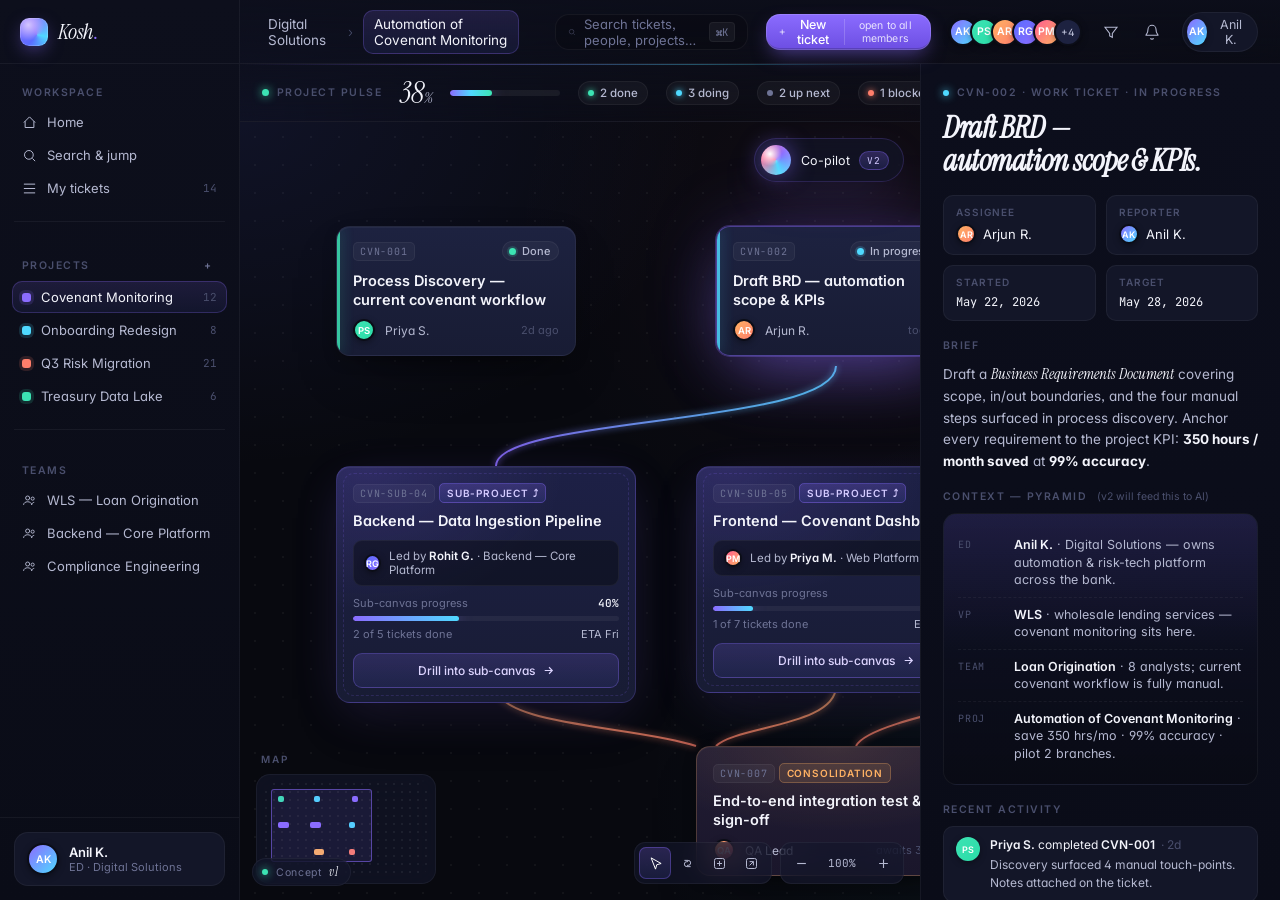
==== index.html @ bc70c60f "Initial visual concept (v1) — Kosh Single-file HTML mockup of the Kosh canvas: project pulse strip, " ====
<!DOCTYPE html>
<html lang="en">
<head>
<meta charset="UTF-8" />
<meta name="viewport" content="width=1480, initial-scale=1" />
<title>Kosh — Visual Concept v1</title>
<link rel="preconnect" href="https://fonts.googleapis.com" />
<link rel="preconnect" href="https://fonts.gstatic.com" crossorigin />
<link href="https://fonts.googleapis.com/css2?family=Inter:wght@300;400;500;600;700&family=Instrument+Serif:ital@0;1&family=JetBrains+Mono:wght@400;500;700&display=swap" rel="stylesheet" />
<style>
  /* ============================================================
     DESIGN TOKENS
  ============================================================ */
  :root {
    --bg-base: #08090f;
    --bg-deep: #0b0d17;
    --bg-rail: #0d0f1c;
    --bg-elev: #131628;
    --bg-card: #181c34;
    --bg-card-hi: #1d2240;
    --bg-glass: rgba(20, 23, 45, 0.62);

    --line-soft: rgba(255, 255, 255, 0.05);
    --line-med:  rgba(255, 255, 255, 0.09);
    --line-warm: rgba(255, 255, 255, 0.16);

    --text-hi:  #f3f4fb;
    --text-md:  #b5b9d1;
    --text-lo:  #6e7395;
    --text-dim: #4a4f6d;

    --violet:   #8b6cff;
    --violet-2: #6c4ee2;
    --indigo:   #5b6cff;
    --cyan:     #4fd9ff;
    --teal:     #2bdca8;
    --mint:     #3ce3b3;
    --amber:    #ffb163;
    --coral:    #ff7e6b;
    --rose:     #ff5d8f;
    --gold:     #ffd166;

    --shadow-card: 0 1px 0 rgba(255,255,255,0.04) inset,
                   0 24px 60px -28px rgba(0,0,0,0.7),
                   0 6px 18px -8px rgba(0,0,0,0.5);
    --shadow-glow-violet: 0 0 0 1px rgba(139,108,255,0.18),
                          0 18px 60px -12px rgba(139,108,255,0.35),
                          0 0 80px -10px rgba(139,108,255,0.25);
    --shadow-glow-cyan:   0 0 0 1px rgba(79,217,255,0.22),
                          0 18px 60px -12px rgba(79,217,255,0.35),
                          0 0 80px -10px rgba(79,217,255,0.25);

    --r-xs: 6px;
    --r-sm: 10px;
    --r-md: 14px;
    --r-lg: 18px;
    --r-xl: 24px;
  }

  /* ============================================================
     RESET + GLOBALS
  ============================================================ */
  * { box-sizing: border-box; margin: 0; padding: 0; }

  html, body {
    height: 100%;
    background: var(--bg-base);
    color: var(--text-hi);
    font-family: 'Inter', system-ui, -apple-system, sans-serif;
    font-feature-settings: 'cv11', 'ss01', 'ss03';
    -webkit-font-smoothing: antialiased;
    overflow: hidden;
  }

  button { font: inherit; color: inherit; background: none; border: 0; cursor: pointer; }
  ::selection { background: rgba(139,108,255,0.35); color: white; }

  .serif { font-family: 'Instrument Serif', 'Times New Roman', serif; font-style: italic; letter-spacing: -0.02em; }
  .mono  { font-family: 'JetBrains Mono', ui-monospace, monospace; }

  /* ============================================================
     APP SHELL — grid layout
  ============================================================ */
  .app {
    height: 100vh;
    display: grid;
    grid-template-columns: 240px 1fr 360px;
    grid-template-rows: 64px 1fr;
    grid-template-areas:
      "rail topbar topbar"
      "rail canvas  inspector";
    background:
      radial-gradient(800px 600px at 18% 12%, rgba(91,108,255,0.10), transparent 60%),
      radial-gradient(900px 700px at 92% 88%, rgba(79,217,255,0.06), transparent 60%),
      radial-gradient(600px 500px at 70% 25%, rgba(255,93,143,0.04), transparent 65%),
      var(--bg-base);
  }

  /* ============================================================
     TOP BAR
  ============================================================ */
  .topbar {
    grid-area: topbar;
    display: flex;
    align-items: center;
    gap: 18px;
    padding: 0 22px 0 18px;
    border-bottom: 1px solid var(--line-soft);
    background: linear-gradient(180deg, rgba(13,15,28,0.85), rgba(13,15,28,0.55));
    backdrop-filter: blur(14px);
    -webkit-backdrop-filter: blur(14px);
    position: relative;
    z-index: 5;
  }
  .breadcrumbs {
    display: flex; align-items: center; gap: 10px;
    color: var(--text-md);
    font-size: 13.5px;
  }
  .breadcrumbs .crumb {
    padding: 5px 10px;
    border-radius: var(--r-sm);
    transition: background 160ms ease, color 160ms ease;
    cursor: pointer;
  }
  .breadcrumbs .crumb:hover { background: var(--line-soft); color: var(--text-hi); }
  .breadcrumbs .crumb.current {
    color: var(--text-hi);
    background: linear-gradient(180deg, rgba(139,108,255,0.16), rgba(91,108,255,0.10));
    border: 1px solid rgba(139,108,255,0.25);
  }
  .breadcrumbs .sep { color: var(--text-dim); font-weight: 300; }

  .topbar-spacer { flex: 1; }

  .search {
    width: 280px; height: 36px;
    display: flex; align-items: center; gap: 9px;
    padding: 0 12px;
    border: 1px solid var(--line-soft);
    background: rgba(8,9,15,0.4);
    border-radius: var(--r-md);
    color: var(--text-lo);
    font-size: 13px;
  }
  .search:hover { border-color: var(--line-med); }
  .search svg { width: 14px; height: 14px; opacity: 0.7; }
  .kbd {
    margin-left: auto;
    font-family: 'JetBrains Mono', monospace; font-size: 10.5px;
    padding: 2px 6px; border-radius: 4px;
    background: rgba(255,255,255,0.05);
    color: var(--text-lo);
    border: 1px solid var(--line-soft);
  }

  .team-stack { display: flex; align-items: center; }
  .team-stack .avt { margin-left: -7px; }
  .team-stack .avt:first-child { margin-left: 0; }
  .avt {
    width: 28px; height: 28px;
    border-radius: 50%;
    display: flex; align-items: center; justify-content: center;
    font-size: 10.5px; font-weight: 600; color: white;
    border: 2px solid var(--bg-deep);
    box-shadow: 0 2px 6px rgba(0,0,0,0.35);
  }
  .avt.more {
    background: var(--bg-card-hi);
    color: var(--text-md);
    font-size: 10px;
    font-weight: 500;
  }

  .icon-btn {
    width: 34px; height: 34px;
    border-radius: var(--r-sm);
    display: inline-flex; align-items: center; justify-content: center;
    color: var(--text-md);
    border: 1px solid transparent;
    transition: all 160ms ease;
  }
  .icon-btn:hover { background: var(--line-soft); color: var(--text-hi); border-color: var(--line-med); }
  .icon-btn svg { width: 16px; height: 16px; }

  .me-pill {
    display: flex; align-items: center; gap: 10px;
    padding: 4px 12px 4px 4px;
    border-radius: 999px;
    background: var(--bg-elev);
    border: 1px solid var(--line-soft);
    cursor: pointer;
  }
  .me-pill .avt { width: 26px; height: 26px; border: 0; }
  .me-pill .who { font-size: 12.5px; color: var(--text-md); }

  /* ============================================================
     LEFT RAIL
  ============================================================ */
  .rail {
    grid-area: rail;
    background: linear-gradient(180deg, var(--bg-rail), #0a0c17);
    border-right: 1px solid var(--line-soft);
    display: flex; flex-direction: column;
    overflow: hidden;
  }
  .brand {
    height: 64px;
    display: flex; align-items: center; gap: 10px;
    padding: 0 20px;
    border-bottom: 1px solid var(--line-soft);
  }
  .brand-mark {
    width: 28px; height: 28px;
    border-radius: 9px;
    background:
      radial-gradient(circle at 30% 25%, #d3c5ff, transparent 55%),
      conic-gradient(from 220deg at 60% 60%, #5b6cff, #8b6cff, #4fd9ff, #5b6cff);
    box-shadow: 0 6px 18px -4px rgba(139,108,255,0.55), inset 0 0 0 1px rgba(255,255,255,0.18);
  }
  .brand-name {
    font-family: 'Instrument Serif', serif; font-style: italic;
    font-size: 22px; letter-spacing: -0.01em;
    color: var(--text-hi);
  }
  .brand-name .dot { color: var(--violet); font-style: normal; }

  .rail-section {
    padding: 16px 12px 4px 12px;
  }
  .rail-label {
    padding: 6px 10px;
    font-size: 10.5px; letter-spacing: 0.14em; text-transform: uppercase;
    color: var(--text-dim); font-weight: 600;
    display: flex; align-items: center; justify-content: space-between;
  }
  .rail-label .add {
    width: 18px; height: 18px;
    border-radius: 5px;
    display: inline-flex; align-items: center; justify-content: center;
    color: var(--text-lo);
  }
  .rail-label .add:hover { background: var(--line-soft); color: var(--text-hi); }

  .rail-item {
    display: flex; align-items: center; gap: 10px;
    padding: 8px 10px;
    margin: 1px 0;
    border-radius: var(--r-sm);
    color: var(--text-md);
    font-size: 13px;
    cursor: pointer;
    transition: background 140ms ease, color 140ms ease;
  }
  .rail-item:hover { background: var(--line-soft); color: var(--text-hi); }
  .rail-item.active {
    background: linear-gradient(180deg, rgba(139,108,255,0.14), rgba(91,108,255,0.08));
    color: var(--text-hi);
    box-shadow: inset 0 0 0 1px rgba(139,108,255,0.25);
  }
  .rail-item .swatch {
    width: 9px; height: 9px; border-radius: 3px;
    background: var(--violet);
    box-shadow: 0 0 0 3px rgba(139,108,255,0.15);
  }
  .rail-item .swatch.cyan { background: var(--cyan); box-shadow: 0 0 0 3px rgba(79,217,255,0.15); }
  .rail-item .swatch.coral { background: var(--coral); box-shadow: 0 0 0 3px rgba(255,126,107,0.15); }
  .rail-item .swatch.mint { background: var(--mint); box-shadow: 0 0 0 3px rgba(60,227,179,0.15); }
  .rail-item .count {
    margin-left: auto;
    font-size: 11px; color: var(--text-dim);
    font-family: 'JetBrains Mono', monospace;
  }

  .rail-divider { height: 1px; background: var(--line-soft); margin: 12px 14px; }

  .rail-foot {
    margin-top: auto;
    padding: 14px;
    border-top: 1px solid var(--line-soft);
  }
  .me-card {
    display: flex; align-items: center; gap: 10px;
    padding: 10px 12px;
    border-radius: var(--r-md);
    background: var(--bg-elev);
    border: 1px solid var(--line-soft);
  }
  .me-card .avt { width: 32px; height: 32px; }
  .me-card .info { display: flex; flex-direction: column; min-width: 0; }
  .me-card .info b { font-size: 13px; font-weight: 600; color: var(--text-hi); }
  .me-card .info span { font-size: 11px; color: var(--text-lo); }

  /* ============================================================
     CANVAS AREA
  ============================================================ */
  .canvas-area {
    grid-area: canvas;
    position: relative;
    overflow: hidden;
    display: flex;
    flex-direction: column;
  }
  .canvas-stages-wrap {
    position: relative;
    flex: 1;
    overflow: hidden;
    background:
      radial-gradient(circle at 1px 1px, rgba(255,255,255,0.045) 1px, transparent 0);
    background-size: 28px 28px;
    background-position: 14px 14px;
  }

  /* ============================================================
     PROJECT PULSE STRIP — progression bar
  ============================================================ */
  .project-pulse-strip {
    height: 58px;
    flex: 0 0 auto;
    display: flex;
    align-items: center;
    gap: 18px;
    padding: 0 22px;
    border-bottom: 1px solid var(--line-soft);
    background: linear-gradient(180deg, rgba(13,15,28,0.7), rgba(13,15,28,0.25));
    backdrop-filter: blur(10px);
    -webkit-backdrop-filter: blur(10px);
    position: relative;
    z-index: 3;
    overflow: hidden;
  }
  .project-pulse-strip::before {
    content: "";
    position: absolute;
    top: 0; left: 0; right: 0; height: 1px;
    background: linear-gradient(90deg, transparent, rgba(139,108,255,0.35), rgba(79,217,255,0.35), transparent);
  }
  .pulse-eye {
    display: inline-flex; align-items: center; gap: 8px;
    font-size: 10.5px; letter-spacing: 0.14em; text-transform: uppercase;
    color: var(--text-dim); font-weight: 600;
    flex-shrink: 0;
  }
  .pulse-eye .dot {
    width: 7px; height: 7px; border-radius: 50%;
    background: var(--mint);
    box-shadow: 0 0 10px var(--mint);
    animation: pulse 2s ease-in-out infinite;
  }
  .pulse-pct {
    font-size: 30px; line-height: 1;
    color: var(--text-hi);
    letter-spacing: -0.02em;
    flex-shrink: 0;
  }
  .pulse-pct .pct-sym {
    font-size: 15px;
    color: var(--text-md);
    margin-left: 1px;
  }
  .pulse-bar-wrap {
    flex: 1;
    min-width: 110px;
    max-width: 240px;
  }
  .pulse-bar-wrap .bar {
    height: 6px;
    border-radius: 3px;
    background: rgba(255,255,255,0.06);
    overflow: hidden;
    position: relative;
  }
  .pulse-bar-wrap .bar .fill {
    height: 100%;
    background: linear-gradient(90deg, var(--violet), var(--cyan), var(--mint));
    border-radius: 3px;
    box-shadow: 0 0 16px rgba(139,108,255,0.5);
  }
  .pulse-chip {
    display: inline-flex; align-items: center; gap: 6px;
    padding: 4px 9px;
    border-radius: 999px;
    background: rgba(255,255,255,0.04);
    border: 1px solid var(--line-soft);
    font-size: 11.5px;
    color: var(--text-md);
    font-weight: 500;
    flex-shrink: 0;
  }
  .pulse-chip .dot { width: 6px; height: 6px; border-radius: 50%; background: var(--text-dim); }
  .pulse-chip.done .dot    { background: var(--mint);  box-shadow: 0 0 6px var(--mint); }
  .pulse-chip.doing .dot   { background: var(--cyan);  box-shadow: 0 0 6px var(--cyan); }
  .pulse-chip.todo .dot    { background: var(--text-lo); }
  .pulse-chip.blocked .dot { background: var(--coral); box-shadow: 0 0 6px var(--coral); }

  .pulse-meta {
    margin-left: auto;
    display: inline-flex; align-items: center; gap: 9px;
    font-size: 11.5px; color: var(--text-md);
    padding: 5px 11px;
    background: rgba(8,9,15,0.4);
    border: 1px solid var(--line-soft);
    border-radius: 999px;
    flex-shrink: 0;
  }
  .pulse-meta svg { width: 12px; height: 12px; opacity: 0.7; }
  .pulse-meta b { color: var(--text-hi); font-weight: 500; }
  .pulse-meta .sep { color: var(--text-dim); }

  /* ============================================================
     TOPBAR "NEW TICKET" PRIMARY BUTTON
  ============================================================ */
  .btn-create {
    display: inline-flex; align-items: center; gap: 8px;
    height: 36px;
    padding: 0 14px 0 12px;
    border-radius: var(--r-md);
    background: linear-gradient(180deg, var(--violet), var(--violet-2));
    color: white;
    font-size: 12.5px; font-weight: 500;
    box-shadow:
      0 8px 20px -6px rgba(139,108,255,0.55),
      inset 0 0 0 1px rgba(255,255,255,0.14),
      inset 0 -2px 0 rgba(0,0,0,0.18);
    transition: all 160ms ease;
    position: relative;
  }
  .btn-create:hover {
    transform: translateY(-1px);
    box-shadow:
      0 12px 28px -6px rgba(139,108,255,0.7),
      inset 0 0 0 1px rgba(255,255,255,0.18),
      inset 0 -2px 0 rgba(0,0,0,0.18);
  }
  .btn-create svg { width: 14px; height: 14px; }
  .btn-create .hint {
    margin-left: 4px; padding-left: 9px;
    border-left: 1px solid rgba(255,255,255,0.22);
    font-size: 10.5px;
    opacity: 0.82;
    font-weight: 400;
    letter-spacing: 0.02em;
  }

  .stage {
    position: absolute; inset: 0;
    transition: opacity 320ms ease;
    overflow: hidden;
  }
  .stage.hidden { opacity: 0; pointer-events: none; }

  .stage-inner {
    position: absolute;
    top: 24px; left: 36px;
    width: 1180px; height: 760px;
    transform-origin: top left;
  }

  .link-layer {
    position: absolute;
    inset: 0;
    width: 100%; height: 100%;
    pointer-events: none;
    overflow: visible;
  }

  /* ============================================================
     TICKET CARDS — base
  ============================================================ */
  .card {
    position: absolute;
    background: linear-gradient(180deg, var(--bg-card-hi), var(--bg-card));
    border-radius: var(--r-md);
    border: 1px solid var(--line-soft);
    padding: 14px 16px;
    color: var(--text-hi);
    box-shadow: var(--shadow-card);
    overflow: hidden;
    transition: transform 240ms cubic-bezier(.2,.8,.2,1), box-shadow 240ms ease, border-color 240ms ease;
  }
  .card::before {
    content: "";
    position: absolute; top: 0; left: 0;
    width: 3px; height: 100%;
    background: var(--violet);
    opacity: 0.85;
  }
  .card:hover { transform: translateY(-2px); border-color: var(--line-med); }

  .card.work     { width: 240px; }
  .card.work .meta-row { display: flex; align-items: center; justify-content: space-between; }

  .id-pill {
    font-family: 'JetBrains Mono', monospace;
    font-size: 10px; letter-spacing: 0.08em;
    color: var(--text-lo);
    padding: 2px 6px;
    border-radius: 5px;
    background: rgba(255,255,255,0.04);
    border: 1px solid var(--line-soft);
  }
  .type-pill {
    font-size: 10px; font-weight: 600;
    text-transform: uppercase;
    letter-spacing: 0.08em;
    padding: 3px 7px;
    border-radius: 5px;
    background: rgba(91,108,255,0.13);
    color: #b3befb;
    border: 1px solid rgba(91,108,255,0.22);
  }
  .type-pill.sub {
    background: linear-gradient(180deg, rgba(139,108,255,0.22), rgba(91,108,255,0.14));
    color: #d4cbff;
    border: 1px solid rgba(139,108,255,0.35);
  }
  .type-pill.cons {
    background: rgba(255,177,99,0.12);
    color: var(--amber);
    border: 1px solid rgba(255,177,99,0.28);
  }

  .card h3 {
    margin: 10px 0 10px 0;
    font-size: 14.5px; font-weight: 600;
    line-height: 1.32;
    color: var(--text-hi);
  }

  .card .foot {
    display: flex; align-items: center; gap: 10px;
    margin-top: 8px;
  }
  .card .foot .avt { width: 22px; height: 22px; font-size: 9.5px; border-width: 2px; }
  .card .who {
    font-size: 12px; color: var(--text-md);
  }
  .card .when {
    margin-left: auto;
    font-size: 11px; color: var(--text-dim);
  }

  /* status accents on the left strip */
  .card.done::before    { background: var(--mint); box-shadow: 0 0 14px rgba(60,227,179,0.55); }
  .card.doing::before   { background: var(--cyan); box-shadow: 0 0 14px rgba(79,217,255,0.55); }
  .card.todo::before    { background: var(--text-dim); }
  .card.blocked::before { background: var(--coral); box-shadow: 0 0 14px rgba(255,126,107,0.55); }

  .status-chip {
    display: inline-flex; align-items: center; gap: 6px;
    font-size: 11px; font-weight: 500;
    padding: 2px 8px 2px 6px;
    border-radius: 999px;
    background: rgba(255,255,255,0.04);
    border: 1px solid var(--line-soft);
    color: var(--text-md);
  }
  .status-chip .ring {
    width: 7px; height: 7px; border-radius: 50%;
    background: var(--text-lo);
    box-shadow: 0 0 0 2px rgba(255,255,255,0.06);
  }
  .status-chip.done .ring   { background: var(--mint);  box-shadow: 0 0 0 2px rgba(60,227,179,0.18); }
  .status-chip.doing .ring  { background: var(--cyan);  box-shadow: 0 0 0 2px rgba(79,217,255,0.20); animation: pulse 1.8s ease-in-out infinite; }
  .status-chip.blocked .ring{ background: var(--coral); box-shadow: 0 0 0 2px rgba(255,126,107,0.20); }
  .status-chip.todo .ring   { background: var(--text-dim); }

  @keyframes pulse {
    0%, 100% { box-shadow: 0 0 0 2px rgba(79,217,255,0.20); }
    50%      { box-shadow: 0 0 0 4px rgba(79,217,255,0.35); }
  }

  .card.selected {
    border-color: rgba(139,108,255,0.45);
    box-shadow:
      0 0 0 1px rgba(139,108,255,0.3),
      0 30px 70px -20px rgba(139,108,255,0.45),
      0 0 80px -10px rgba(139,108,255,0.3);
  }

  /* Sub-project card — bigger, richer */
  .card.subproject {
    width: 300px;
    background:
      radial-gradient(120% 110% at 10% 0%, rgba(139,108,255,0.16), transparent 55%),
      linear-gradient(180deg, #1d2046, #181c34);
    border: 1px solid rgba(139,108,255,0.22);
    box-shadow:
      0 1px 0 rgba(255,255,255,0.05) inset,
      0 24px 60px -28px rgba(0,0,0,0.7),
      0 12px 50px -12px rgba(139,108,255,0.25);
  }
  .card.subproject::before { display: none; }
  .card.subproject .portal-frame {
    position: absolute; inset: 6px;
    border-radius: 11px;
    pointer-events: none;
    border: 1px dashed rgba(139,108,255,0.18);
  }
  .card.subproject .team-line {
    display: flex; align-items: center; gap: 8px;
    margin-top: 6px;
    padding: 8px 10px;
    border-radius: 9px;
    background: rgba(8,9,15,0.45);
    border: 1px solid var(--line-soft);
    font-size: 11.5px;
    color: var(--text-md);
  }
  .card.subproject .team-line b { color: var(--text-hi); font-weight: 600; }
  .card.subproject .progress {
    margin-top: 10px;
    display: flex; flex-direction: column; gap: 6px;
  }
  .progress-row {
    display: flex; align-items: center; justify-content: space-between;
    font-size: 11px; color: var(--text-lo);
  }
  .progress-row b { font-family: 'JetBrains Mono', monospace; color: var(--text-hi); font-weight: 500; }
  .bar {
    height: 5px; border-radius: 3px;
    background: rgba(255,255,255,0.05);
    overflow: hidden;
  }
  .bar .fill {
    height: 100%;
    background: linear-gradient(90deg, var(--violet), var(--cyan));
    border-radius: 3px;
    box-shadow: 0 0 14px rgba(139,108,255,0.5);
  }
  .drill-btn {
    margin-top: 12px;
    width: 100%;
    padding: 9px 12px;
    border-radius: 9px;
    background: linear-gradient(180deg, rgba(139,108,255,0.18), rgba(91,108,255,0.10));
    border: 1px solid rgba(139,108,255,0.32);
    color: #ddd5ff;
    font-size: 12px; font-weight: 500;
    display: flex; align-items: center; justify-content: center; gap: 7px;
    transition: all 160ms ease;
  }
  .drill-btn:hover {
    background: linear-gradient(180deg, rgba(139,108,255,0.30), rgba(91,108,255,0.18));
    color: white;
    transform: translateY(-1px);
  }
  .drill-btn svg { width: 13px; height: 13px; }

  /* Consolidation ticket — distinct */
  .card.consolidation {
    width: 280px;
    background:
      radial-gradient(120% 110% at 50% 0%, rgba(255,177,99,0.12), transparent 60%),
      linear-gradient(180deg, #221d34, #1a162b);
    border: 1px solid rgba(255,177,99,0.22);
  }
  .card.consolidation::before { display: none; }
  .card.consolidation .merge-icon {
    position: absolute; top: 12px; right: 14px;
    width: 22px; height: 22px;
    border-radius: 6px;
    background: rgba(255,177,99,0.10);
    border: 1px solid rgba(255,177,99,0.28);
    display: flex; align-items: center; justify-content: center;
    color: var(--amber);
  }
  .card.consolidation .merge-icon svg { width: 12px; height: 12px; }

  /* ============================================================
     MINI-MAP
  ============================================================ */
  .minimap {
    position: absolute; left: 16px; bottom: 16px;
    width: 180px; height: 110px;
    background: var(--bg-glass);
    backdrop-filter: blur(16px);
    -webkit-backdrop-filter: blur(16px);
    border: 1px solid var(--line-soft);
    border-radius: var(--r-md);
    padding: 8px;
    z-index: 4;
  }
  .minimap-label {
    position: absolute; top: -22px; left: 4px;
    font-size: 10px; letter-spacing: 0.18em; text-transform: uppercase;
    color: var(--text-dim);
    font-weight: 600;
  }
  .minimap-canvas {
    position: relative;
    width: 100%; height: 100%;
    background:
      radial-gradient(circle at 1px 1px, rgba(255,255,255,0.06) 1px, transparent 0);
    background-size: 8px 8px;
    border-radius: 8px;
    overflow: hidden;
  }
  .mini-dot {
    position: absolute;
    width: 6px; height: 6px;
    border-radius: 2px;
    background: var(--violet);
  }
  .mini-dot.cyan { background: var(--cyan); }
  .mini-dot.mint { background: var(--mint); }
  .mini-dot.amber { background: var(--amber); }
  .mini-viewport {
    position: absolute;
    border: 1px solid rgba(139,108,255,0.55);
    background: rgba(139,108,255,0.10);
    border-radius: 3px;
  }

  /* ============================================================
     ZOOM / TOOL CONTROLS
  ============================================================ */
  .tool-cluster {
    position: absolute; right: 16px; bottom: 16px;
    display: flex; align-items: center; gap: 8px;
    z-index: 4;
  }
  .tool-pill {
    display: flex; align-items: center;
    padding: 4px;
    background: var(--bg-glass);
    backdrop-filter: blur(16px);
    -webkit-backdrop-filter: blur(16px);
    border: 1px solid var(--line-soft);
    border-radius: 11px;
  }
  .tool-pill button {
    width: 32px; height: 32px;
    border-radius: 7px;
    color: var(--text-md);
    display: inline-flex; align-items: center; justify-content: center;
  }
  .tool-pill button:hover { background: var(--line-soft); color: var(--text-hi); }
  .tool-pill button.active {
    background: linear-gradient(180deg, rgba(139,108,255,0.22), rgba(91,108,255,0.12));
    color: white;
    box-shadow: inset 0 0 0 1px rgba(139,108,255,0.35);
  }
  .tool-pill button svg { width: 15px; height: 15px; }
  .zoom-readout {
    min-width: 50px;
    text-align: center;
    font-family: 'JetBrains Mono', monospace;
    font-size: 11px;
    color: var(--text-md);
    padding: 0 6px;
  }

  /* ============================================================
     AI FLOATING DOCK (v2 preview)
  ============================================================ */
  .ai-dock {
    position: absolute; right: 16px; top: 16px;
    display: flex; align-items: center; gap: 10px;
    padding: 6px 14px 6px 6px;
    background: var(--bg-glass);
    backdrop-filter: blur(18px);
    -webkit-backdrop-filter: blur(18px);
    border: 1px solid rgba(139,108,255,0.20);
    border-radius: 999px;
    box-shadow: 0 18px 50px -10px rgba(139,108,255,0.20);
    z-index: 4;
    cursor: pointer;
    transition: transform 200ms ease, box-shadow 200ms ease;
  }
  .ai-dock:hover { transform: translateY(-1px); box-shadow: 0 24px 60px -12px rgba(139,108,255,0.35); }
  .ai-orb {
    width: 30px; height: 30px;
    border-radius: 50%;
    background:
      radial-gradient(circle at 30% 30%, #fff, transparent 40%),
      conic-gradient(from 45deg, #8b6cff, #4fd9ff, #ff5d8f, #8b6cff);
    box-shadow: 0 0 22px rgba(139,108,255,0.55), inset 0 0 10px rgba(255,255,255,0.18);
    animation: orbspin 14s linear infinite;
  }
  @keyframes orbspin { to { transform: rotate(360deg); } }
  .ai-dock .label {
    font-size: 12.5px; color: var(--text-hi);
    display: flex; align-items: center; gap: 9px;
  }
  .v2-tag {
    font-family: 'JetBrains Mono', monospace;
    font-size: 9.5px; letter-spacing: 0.1em;
    padding: 2px 7px;
    border-radius: 999px;
    background: linear-gradient(180deg, rgba(139,108,255,0.25), rgba(91,108,255,0.15));
    color: #d2c9ff;
    border: 1px solid rgba(139,108,255,0.35);
  }

  /* ============================================================
     INSPECTOR (right panel)
  ============================================================ */
  .inspector {
    grid-area: inspector;
    background: linear-gradient(180deg, #0c0e1c, #0a0c18);
    border-left: 1px solid var(--line-soft);
    overflow: auto;
    padding: 22px 22px 24px;
  }
  .inspector::-webkit-scrollbar { width: 8px; }
  .inspector::-webkit-scrollbar-thumb { background: var(--line-med); border-radius: 4px; }

  .ins-eyebrow {
    display: flex; align-items: center; gap: 8px;
    margin-bottom: 12px;
    font-size: 10.5px; letter-spacing: 0.14em; text-transform: uppercase;
    color: var(--text-dim); font-weight: 600;
  }
  .ins-eyebrow .ring { width: 6px; height: 6px; border-radius: 50%; background: var(--cyan); box-shadow: 0 0 8px var(--cyan); }

  .ins-title {
    font-family: 'Instrument Serif', serif; font-style: italic;
    font-size: 30px; line-height: 1.1; letter-spacing: -0.015em;
    color: var(--text-hi);
    margin-bottom: 18px;
  }

  .ins-meta-grid {
    display: grid; grid-template-columns: 1fr 1fr; gap: 10px;
    margin-bottom: 18px;
  }
  .ins-cell {
    padding: 10px 12px;
    border-radius: var(--r-sm);
    background: var(--bg-elev);
    border: 1px solid var(--line-soft);
  }
  .ins-cell .lbl {
    font-size: 10px; letter-spacing: 0.1em; text-transform: uppercase;
    color: var(--text-dim); font-weight: 600;
    margin-bottom: 6px;
  }
  .ins-cell .val {
    font-size: 13px; color: var(--text-hi);
    display: flex; align-items: center; gap: 7px;
  }
  .ins-cell .val .avt { width: 20px; height: 20px; font-size: 9px; border-width: 2px; }

  .ins-section-label {
    font-size: 10.5px; letter-spacing: 0.14em; text-transform: uppercase;
    color: var(--text-dim); font-weight: 600;
    margin: 18px 0 10px 0;
  }

  .ins-desc {
    font-size: 13.5px;
    line-height: 1.6;
    color: var(--text-md);
  }
  .ins-desc em { color: var(--text-hi); font-style: italic; font-family: 'Instrument Serif', serif; font-size: 15px; }

  .ctx-pyramid {
    margin-top: 8px;
    padding: 14px;
    border-radius: var(--r-md);
    background: linear-gradient(180deg, rgba(91,108,255,0.06), rgba(8,9,15,0.4));
    border: 1px solid var(--line-soft);
    position: relative;
    overflow: hidden;
  }
  .ctx-pyramid::after {
    content: ""; position: absolute; inset: -1px;
    background: linear-gradient(180deg, rgba(139,108,255,0.12), transparent 50%);
    pointer-events: none;
  }
  .ctx-row {
    display: flex; align-items: flex-start; gap: 10px;
    padding: 8px 0;
    border-bottom: 1px dashed var(--line-soft);
    position: relative; z-index: 1;
  }
  .ctx-row:last-child { border-bottom: 0; }
  .ctx-tag {
    font-family: 'JetBrains Mono', monospace; font-size: 10px; letter-spacing: 0.08em;
    color: var(--text-dim);
    min-width: 46px;
    padding-top: 2px;
  }
  .ctx-line { font-size: 12.5px; color: var(--text-md); line-height: 1.4; }
  .ctx-line b { color: var(--text-hi); font-weight: 600; }

  .activity {
    display: flex; flex-direction: column; gap: 10px;
  }
  .act-item {
    display: flex; gap: 10px;
    padding: 10px 12px;
    background: var(--bg-elev);
    border: 1px solid var(--line-soft);
    border-radius: var(--r-sm);
  }
  .act-item .avt { width: 24px; height: 24px; font-size: 9px; border: 0; }
  .act-body { flex: 1; }
  .act-body .top { font-size: 12px; color: var(--text-hi); }
  .act-body .top b { font-weight: 600; }
  .act-body .top .when { color: var(--text-dim); font-weight: 400; margin-left: 6px; }
  .act-body .body { font-size: 12px; color: var(--text-md); margin-top: 4px; line-height: 1.45; }

  .action-row {
    display: flex; gap: 8px;
    margin-top: 18px;
  }
  .btn {
    flex: 1;
    height: 36px;
    border-radius: var(--r-sm);
    font-size: 12.5px; font-weight: 500;
    display: inline-flex; align-items: center; justify-content: center; gap: 7px;
    border: 1px solid var(--line-soft);
    background: var(--bg-elev);
    color: var(--text-hi);
    transition: all 160ms ease;
  }
  .btn:hover { background: var(--bg-card-hi); border-color: var(--line-med); }
  .btn.primary {
    background: linear-gradient(180deg, var(--violet), var(--violet-2));
    border-color: transparent;
    color: white;
    box-shadow: 0 8px 24px -6px rgba(139,108,255,0.55);
  }
  .btn.primary:hover { transform: translateY(-1px); box-shadow: 0 12px 30px -8px rgba(139,108,255,0.7); }
  .btn svg { width: 14px; height: 14px; }

  /* ============================================================
     CONCEPT TAG (corner watermark)
  ============================================================ */
  .concept-tag {
    position: fixed;
    left: 252px;
    bottom: 14px;
    z-index: 6;
    display: flex; align-items: center; gap: 8px;
    padding: 5px 11px 5px 9px;
    background: var(--bg-glass);
    backdrop-filter: blur(12px);
    border: 1px solid var(--line-soft);
    border-radius: 999px;
    font-size: 10.5px;
    color: var(--text-lo);
    letter-spacing: 0.06em;
    pointer-events: none;
  }
  .concept-tag .live {
    width: 6px; height: 6px; border-radius: 50%;
    background: var(--mint);
    box-shadow: 0 0 8px var(--mint);
    animation: pulse 2s ease-in-out infinite;
  }
  .concept-tag .v {
    font-family: 'Instrument Serif', serif; font-style: italic;
    color: var(--text-hi);
    font-size: 12px;
  }

  /* utility */
  .hidden { display: none !important; }
</style>
</head>

<body>

<div class="app">

  <!-- ============================================================
       LEFT RAIL
  ============================================================ -->
  <aside class="rail">
    <div class="brand">
      <div class="brand-mark"></div>
      <div class="brand-name">Kosh<span class="dot">.</span></div>
    </div>

    <div class="rail-section">
      <div class="rail-label">
        <span>Workspace</span>
      </div>
      <div class="rail-item">
        <svg viewBox="0 0 24 24" fill="none" stroke="currentColor" stroke-width="1.6" width="15" height="15"><path d="M3 12l9-9 9 9M5 10v10h14V10"/></svg>
        Home
      </div>
      <div class="rail-item">
        <svg viewBox="0 0 24 24" fill="none" stroke="currentColor" stroke-width="1.6" width="15" height="15"><circle cx="11" cy="11" r="7"/><path d="M21 21l-4.3-4.3"/></svg>
        Search & jump
      </div>
      <div class="rail-item">
        <svg viewBox="0 0 24 24" fill="none" stroke="currentColor" stroke-width="1.6" width="15" height="15"><path d="M3 5h18M3 12h18M3 19h18"/></svg>
        My tickets <span class="count">14</span>
      </div>
    </div>

    <div class="rail-divider"></div>

    <div class="rail-section">
      <div class="rail-label">
        <span>Projects</span>
        <span class="add">+</span>
      </div>
      <div class="rail-item active">
        <span class="swatch"></span>
        Covenant Monitoring
        <span class="count">12</span>
      </div>
      <div class="rail-item">
        <span class="swatch cyan"></span>
        Onboarding Redesign
        <span class="count">8</span>
      </div>
      <div class="rail-item">
        <span class="swatch coral"></span>
        Q3 Risk Migration
        <span class="count">21</span>
      </div>
      <div class="rail-item">
        <span class="swatch mint"></span>
        Treasury Data Lake
        <span class="count">6</span>
      </div>
    </div>

    <div class="rail-divider"></div>

    <div class="rail-section">
      <div class="rail-label">
        <span>Teams</span>
      </div>
      <div class="rail-item">
        <svg viewBox="0 0 24 24" fill="none" stroke="currentColor" stroke-width="1.5" width="15" height="15"><circle cx="9" cy="8" r="3.2"/><circle cx="17" cy="9" r="2.5"/><path d="M2.5 19c0-3 3-5 6.5-5s6.5 2 6.5 5"/><path d="M15.5 19c0-2.4 2-4 4-4"/></svg>
        WLS — Loan Origination
      </div>
      <div class="rail-item">
        <svg viewBox="0 0 24 24" fill="none" stroke="currentColor" stroke-width="1.5" width="15" height="15"><circle cx="9" cy="8" r="3.2"/><circle cx="17" cy="9" r="2.5"/><path d="M2.5 19c0-3 3-5 6.5-5s6.5 2 6.5 5"/><path d="M15.5 19c0-2.4 2-4 4-4"/></svg>
        Backend — Core Platform
      </div>
      <div class="rail-item">
        <svg viewBox="0 0 24 24" fill="none" stroke="currentColor" stroke-width="1.5" width="15" height="15"><circle cx="9" cy="8" r="3.2"/><circle cx="17" cy="9" r="2.5"/><path d="M2.5 19c0-3 3-5 6.5-5s6.5 2 6.5 5"/><path d="M15.5 19c0-2.4 2-4 4-4"/></svg>
        Compliance Engineering
      </div>
    </div>

    <div class="rail-foot">
      <div class="me-card">
        <div class="avt" style="background:linear-gradient(135deg,#8b6cff,#4fd9ff);">AK</div>
        <div class="info">
          <b>Anil K.</b>
          <span>ED · Digital Solutions</span>
        </div>
      </div>
    </div>
  </aside>

  <!-- ============================================================
       TOP BAR
  ============================================================ -->
  <header class="topbar">
    <div class="breadcrumbs" id="breadcrumbs">
      <span class="crumb">Digital Solutions</span>
      <span class="sep">›</span>
      <span class="crumb current" id="crumbProject">Automation of Covenant Monitoring</span>
    </div>

    <div class="topbar-spacer"></div>

    <div class="search">
      <svg viewBox="0 0 24 24" fill="none" stroke="currentColor" stroke-width="1.6"><circle cx="11" cy="11" r="7"/><path d="M21 21l-4.3-4.3"/></svg>
      Search tickets, people, projects…
      <span class="kbd">⌘K</span>
    </div>

    <button class="btn-create" title="Anyone on this project can create a ticket">
      <svg viewBox="0 0 24 24" fill="none" stroke="currentColor" stroke-width="2"><path d="M12 5v14M5 12h14"/></svg>
      New ticket
      <span class="hint">open to all members</span>
    </button>

    <div class="team-stack" title="Project members">
      <div class="avt" style="background:linear-gradient(135deg,#8b6cff,#4fd9ff);">AK</div>
      <div class="avt" style="background:linear-gradient(135deg,#3ce3b3,#2bdca8);">PS</div>
      <div class="avt" style="background:linear-gradient(135deg,#ffb163,#ff7e6b);">AR</div>
      <div class="avt" style="background:linear-gradient(135deg,#5b6cff,#8b6cff);">RG</div>
      <div class="avt" style="background:linear-gradient(135deg,#ff5d8f,#ffb163);">PM</div>
      <div class="avt more">+4</div>
    </div>

    <button class="icon-btn" title="Filter">
      <svg viewBox="0 0 24 24" fill="none" stroke="currentColor" stroke-width="1.6"><path d="M3 5h18l-7 9v6l-4-2v-4z"/></svg>
    </button>
    <button class="icon-btn" title="Notifications">
      <svg viewBox="0 0 24 24" fill="none" stroke="currentColor" stroke-width="1.6"><path d="M6 8a6 6 0 1112 0c0 7 3 7 3 9H3c0-2 3-2 3-9z"/><path d="M10 21a2 2 0 004 0"/></svg>
    </button>

    <button class="me-pill">
      <div class="avt" style="background:linear-gradient(135deg,#8b6cff,#4fd9ff);">AK</div>
      <span class="who">Anil K.</span>
    </button>
  </header>

  <!-- ============================================================
       CANVAS AREA
  ============================================================ -->
  <main class="canvas-area">

    <!-- ============================================================
         PROJECT PULSE — visible progression of the whole project
    ============================================================ -->
    <div class="project-pulse-strip" id="pulseRoot">
      <div class="pulse-eye"><span class="dot"></span>Project pulse</div>
      <div class="pulse-pct serif">38<span class="pct-sym">%</span></div>
      <div class="pulse-bar-wrap"><div class="bar"><div class="fill" style="width:38%;"></div></div></div>
      <span class="pulse-chip done"><span class="dot"></span>2 done</span>
      <span class="pulse-chip doing"><span class="dot"></span>3 doing</span>
      <span class="pulse-chip todo"><span class="dot"></span>2 up next</span>
      <span class="pulse-chip blocked"><span class="dot"></span>1 blocked</span>
      <div class="pulse-meta">
        <svg viewBox="0 0 24 24" fill="none" stroke="currentColor" stroke-width="1.6"><circle cx="12" cy="12" r="9"/><path d="M12 7v5l3 2"/></svg>
        <b>On track</b><span class="sep">·</span>6 days to target<span class="sep">·</span>9 members
      </div>
    </div>

    <div class="project-pulse-strip hidden" id="pulseSub">
      <div class="pulse-eye"><span class="dot"></span>Sub-canvas pulse</div>
      <div class="pulse-pct serif">33<span class="pct-sym">%</span></div>
      <div class="pulse-bar-wrap"><div class="bar"><div class="fill" style="width:33%;"></div></div></div>
      <span class="pulse-chip done"><span class="dot"></span>2 done</span>
      <span class="pulse-chip doing"><span class="dot"></span>2 doing</span>
      <span class="pulse-chip todo"><span class="dot"></span>2 up next</span>
      <div class="pulse-meta">
        <svg viewBox="0 0 24 24" fill="none" stroke="currentColor" stroke-width="1.6"><path d="M3 3v18h18"/><path d="M7 14l4-4 3 3 5-6"/></svg>
        <b>On track</b><span class="sep">·</span>rolls up to parent<span class="sep">·</span>6 members
      </div>
    </div>

    <div class="canvas-stages-wrap">

    <!-- AI dock (v2 preview) -->
    <div class="ai-dock" title="Scoped AI Co-pilot — arrives in v2">
      <div class="ai-orb"></div>
      <div class="label">
        Co-pilot
        <span class="v2-tag">V2</span>
      </div>
    </div>

    <!-- ============================================================
         STAGE 1 — ROOT PROJECT CANVAS
    ============================================================ -->
    <div class="stage" data-view="root" id="stageRoot">
      <div class="stage-inner">

        <svg class="link-layer" viewBox="0 0 1180 760" preserveAspectRatio="none">
          <defs>
            <linearGradient id="lnkMain" x1="0" x2="1" y1="0" y2="0">
              <stop offset="0%"  stop-color="#8b6cff" stop-opacity="0.85"/>
              <stop offset="100%" stop-color="#4fd9ff" stop-opacity="0.85"/>
            </linearGradient>
            <linearGradient id="lnkBlocked" x1="0" x2="1" y1="0" y2="0">
              <stop offset="0%"  stop-color="#ff7e6b" stop-opacity="0.85"/>
              <stop offset="100%" stop-color="#ffb163" stop-opacity="0.85"/>
            </linearGradient>
            <linearGradient id="lnkMerge" x1="0" x2="0" y1="0" y2="1">
              <stop offset="0%"  stop-color="#ffb163" stop-opacity="0.85"/>
              <stop offset="100%" stop-color="#ff7e6b" stop-opacity="0.65"/>
            </linearGradient>
            <filter id="lnkGlow" x="-50%" y="-50%" width="200%" height="200%">
              <feGaussianBlur stdDeviation="3" result="b"/>
              <feMerge><feMergeNode in="b"/><feMergeNode in="SourceGraphic"/></feMerge>
            </filter>
          </defs>

          <!-- 1 → 2  Discovery → BRD -->
          <path d="M 300 150 C 360 150, 380 150, 440 150" stroke="url(#lnkMain)" stroke-width="2" fill="none" filter="url(#lnkGlow)"/>
          <!-- 2 → 3  BRD → Stakeholder -->
          <path d="M 680 150 C 740 150, 760 150, 820 150" stroke="url(#lnkMain)" stroke-width="2" fill="none" filter="url(#lnkGlow)"/>
          <!-- 2 → 4  BRD → Backend SP -->
          <path d="M 560 220 C 560 280, 220 270, 220 320" stroke="url(#lnkMain)" stroke-width="2" fill="none" filter="url(#lnkGlow)"/>
          <!-- 2 → 5  BRD → Frontend SP -->
          <path d="M 560 220 C 560 280, 560 280, 560 320" stroke="url(#lnkMain)" stroke-width="2" fill="none" filter="url(#lnkGlow)"/>
          <!-- 3 → 6  Stakeholder → Compliance -->
          <path d="M 940 220 C 940 280, 900 280, 900 320" stroke="url(#lnkMain)" stroke-width="2" fill="none" filter="url(#lnkGlow)"/>
          <!-- 4 → 7  Backend → Integration (merge) -->
          <path d="M 220 540 C 220 580, 360 580, 420 600" stroke="url(#lnkMerge)" stroke-width="2" fill="none" filter="url(#lnkGlow)"/>
          <!-- 5 → 7  Frontend → Integration -->
          <path d="M 560 540 C 560 580, 460 580, 440 600" stroke="url(#lnkMerge)" stroke-width="2" fill="none" filter="url(#lnkGlow)"/>
          <!-- 6 → 7  Compliance → Integration -->
          <path d="M 900 460 C 900 540, 600 560, 580 600" stroke="url(#lnkMerge)" stroke-width="2" fill="none" filter="url(#lnkGlow)"/>
          <!-- 7 → 8  Integration → Rollout -->
          <path d="M 700 660 C 740 660, 740 660, 780 660" stroke="url(#lnkBlocked)" stroke-width="2" fill="none" filter="url(#lnkGlow)"/>
        </svg>

        <!-- 1 — Process Discovery (DONE) -->
        <div class="card work done" style="left:60px; top:80px;">
          <div class="meta-row">
            <span class="id-pill">CVN-001</span>
            <span class="status-chip done"><span class="ring"></span>Done</span>
          </div>
          <h3>Process Discovery — current covenant workflow</h3>
          <div class="foot">
            <div class="avt" style="background:linear-gradient(135deg,#3ce3b3,#2bdca8);">PS</div>
            <span class="who">Priya S.</span>
            <span class="when">2d ago</span>
          </div>
        </div>

        <!-- 2 — BRD Drafting (IN PROGRESS, SELECTED) -->
        <div class="card work doing selected" id="cardSelected" style="left:440px; top:80px;">
          <div class="meta-row">
            <span class="id-pill">CVN-002</span>
            <span class="status-chip doing"><span class="ring"></span>In progress</span>
          </div>
          <h3>Draft BRD — automation scope &amp; KPIs</h3>
          <div class="foot">
            <div class="avt" style="background:linear-gradient(135deg,#ffb163,#ff7e6b);">AR</div>
            <span class="who">Arjun R.</span>
            <span class="when">today</span>
          </div>
        </div>

        <!-- 3 — Stakeholder alignment (TODO) -->
        <div class="card work todo" style="left:820px; top:80px;">
          <div class="meta-row">
            <span class="id-pill">CVN-003</span>
            <span class="status-chip todo"><span class="ring"></span>Up next</span>
          </div>
          <h3>Stakeholder alignment — Risk &amp; Ops sign-off</h3>
          <div class="foot">
            <div class="avt" style="background:linear-gradient(135deg,#8b6cff,#4fd9ff);">AK</div>
            <span class="who">Anil K.</span>
            <span class="when">Fri</span>
          </div>
        </div>

        <!-- 4 — Backend Sub-Project -->
        <div class="card subproject" id="subBackend" style="left:60px; top:320px;">
          <div class="portal-frame"></div>
          <div class="meta-row">
            <span class="id-pill">CVN-SUB-04</span>
            <span class="type-pill sub">Sub-Project ⤴</span>
          </div>
          <h3>Backend — Data Ingestion Pipeline</h3>
          <div class="team-line">
            <div class="avt" style="background:linear-gradient(135deg,#5b6cff,#8b6cff); width:18px; height:18px; font-size:9px; border-width:2px;">RG</div>
            <span>Led by <b>Rohit G.</b> · Backend — Core Platform</span>
          </div>
          <div class="progress">
            <div class="progress-row"><span>Sub-canvas progress</span><b>40%</b></div>
            <div class="bar"><div class="fill" style="width:40%;"></div></div>
            <div class="progress-row"><span>2 of 5 tickets done</span><span style="color:var(--text-md);">ETA Fri</span></div>
          </div>
          <button class="drill-btn" onclick="goSub()">
            Drill into sub-canvas
            <svg viewBox="0 0 24 24" fill="none" stroke="currentColor" stroke-width="2"><path d="M5 12h14M13 6l6 6-6 6"/></svg>
          </button>
        </div>

        <!-- 5 — Frontend Sub-Project -->
        <div class="card subproject" style="left:420px; top:320px;">
          <div class="portal-frame"></div>
          <div class="meta-row">
            <span class="id-pill">CVN-SUB-05</span>
            <span class="type-pill sub">Sub-Project ⤴</span>
          </div>
          <h3>Frontend — Covenant Dashboard</h3>
          <div class="team-line">
            <div class="avt" style="background:linear-gradient(135deg,#ff5d8f,#ffb163); width:18px; height:18px; font-size:9px; border-width:2px;">PM</div>
            <span>Led by <b>Priya M.</b> · Web Platform Team</span>
          </div>
          <div class="progress">
            <div class="progress-row"><span>Sub-canvas progress</span><b>15%</b></div>
            <div class="bar"><div class="fill" style="width:15%;"></div></div>
            <div class="progress-row"><span>1 of 7 tickets done</span><span style="color:var(--text-md);">ETA next wk</span></div>
          </div>
          <button class="drill-btn">
            Drill into sub-canvas
            <svg viewBox="0 0 24 24" fill="none" stroke="currentColor" stroke-width="2"><path d="M5 12h14M13 6l6 6-6 6"/></svg>
          </button>
        </div>

        <!-- 6 — Compliance Review (DOING) -->
        <div class="card work doing" style="left:780px; top:320px;">
          <div class="meta-row">
            <span class="id-pill">CVN-006</span>
            <span class="status-chip doing"><span class="ring"></span>In progress</span>
          </div>
          <h3>Compliance — RBI &amp; internal audit pre-read</h3>
          <div class="foot">
            <div class="avt" style="background:linear-gradient(135deg,#4fd9ff,#3ce3b3);">SK</div>
            <span class="who">Sneha K.</span>
            <span class="when">today</span>
          </div>
        </div>

        <!-- 7 — Integration Testing (CONSOLIDATION) -->
        <div class="card consolidation todo" style="left:420px; top:600px;">
          <div class="merge-icon">
            <svg viewBox="0 0 24 24" fill="none" stroke="currentColor" stroke-width="2"><path d="M6 4v6a4 4 0 004 4h8M18 4v6a4 4 0 01-4 4"/></svg>
          </div>
          <div class="meta-row">
            <span class="id-pill">CVN-007</span>
            <span class="type-pill cons">Consolidation</span>
          </div>
          <h3>End-to-end integration test &amp; sign-off</h3>
          <div class="foot">
            <div class="avt" style="background:linear-gradient(135deg,#ffb163,#ff5d8f);">QA</div>
            <span class="who">QA Lead</span>
            <span class="when">awaits 3 inputs</span>
          </div>
        </div>

        <!-- 8 — Rollout (BLOCKED) -->
        <div class="card work blocked" style="left:780px; top:600px;">
          <div class="meta-row">
            <span class="id-pill">CVN-008</span>
            <span class="status-chip blocked"><span class="ring"></span>Blocked</span>
          </div>
          <h3>Pilot rollout — WLS team, 2 branches</h3>
          <div class="foot">
            <div class="avt" style="background:linear-gradient(135deg,#8b6cff,#4fd9ff);">AK</div>
            <span class="who">Anil K.</span>
            <span class="when">awaits CVN-007</span>
          </div>
        </div>

      </div>
    </div>

    <!-- ============================================================
         STAGE 2 — SUB-PROJECT CANVAS (Backend)
    ============================================================ -->
    <div class="stage hidden" data-view="sub" id="stageSub">
      <div class="stage-inner">

        <svg class="link-layer" viewBox="0 0 1180 760" preserveAspectRatio="none">
          <defs>
            <linearGradient id="lnkSub" x1="0" x2="1" y1="0" y2="0">
              <stop offset="0%"  stop-color="#4fd9ff" stop-opacity="0.85"/>
              <stop offset="100%" stop-color="#8b6cff" stop-opacity="0.85"/>
            </linearGradient>
            <filter id="lnkGlow2" x="-50%" y="-50%" width="200%" height="200%">
              <feGaussianBlur stdDeviation="3" result="b"/>
              <feMerge><feMergeNode in="b"/><feMergeNode in="SourceGraphic"/></feMerge>
            </filter>
          </defs>

          <!-- API → Migration -->
          <path d="M 320 150 C 380 150, 400 150, 440 150" stroke="url(#lnkSub)" stroke-width="2" fill="none" filter="url(#lnkGlow2)"/>
          <!-- Migration → Kafka -->
          <path d="M 680 150 C 740 150, 760 150, 800 150" stroke="url(#lnkSub)" stroke-width="2" fill="none" filter="url(#lnkGlow2)"/>
          <!-- API → Auth -->
          <path d="M 200 220 C 200 290, 320 280, 320 350" stroke="url(#lnkSub)" stroke-width="2" fill="none" filter="url(#lnkGlow2)"/>
          <!-- Migration → Endpoint -->
          <path d="M 560 220 C 560 290, 620 280, 620 350" stroke="url(#lnkSub)" stroke-width="2" fill="none" filter="url(#lnkGlow2)"/>
          <!-- Auth → Load test -->
          <path d="M 320 470 C 320 540, 440 560, 480 590" stroke="url(#lnkSub)" stroke-width="2" fill="none" filter="url(#lnkGlow2)"/>
          <!-- Endpoint → Load test -->
          <path d="M 620 470 C 620 540, 540 560, 520 590" stroke="url(#lnkSub)" stroke-width="2" fill="none" filter="url(#lnkGlow2)"/>
        </svg>

        <div class="card work done" style="left:80px; top:80px;">
          <div class="meta-row">
            <span class="id-pill">BE-001</span>
            <span class="status-chip done"><span class="ring"></span>Done</span>
          </div>
          <h3>API contract &amp; schema design</h3>
          <div class="foot">
            <div class="avt" style="background:linear-gradient(135deg,#3ce3b3,#2bdca8);">AS</div>
            <span class="who">Amit S.</span>
            <span class="when">3d ago</span>
          </div>
        </div>

        <div class="card work doing" style="left:440px; top:80px;">
          <div class="meta-row">
            <span class="id-pill">BE-002</span>
            <span class="status-chip doing"><span class="ring"></span>In progress</span>
          </div>
          <h3>Postgres migration &amp; backfill plan</h3>
          <div class="foot">
            <div class="avt" style="background:linear-gradient(135deg,#5b6cff,#8b6cff);">VN</div>
            <span class="who">Vikram N.</span>
            <span class="when">today</span>
          </div>
        </div>

        <div class="card work todo" style="left:800px; top:80px;">
          <div class="meta-row">
            <span class="id-pill">BE-003</span>
            <span class="status-chip todo"><span class="ring"></span>Up next</span>
          </div>
          <h3>Kafka topic + consumer group bootstrap</h3>
          <div class="foot">
            <div class="avt" style="background:linear-gradient(135deg,#ffb163,#ff7e6b);">KR</div>
            <span class="who">Karthik R.</span>
            <span class="when">Mon</span>
          </div>
        </div>

        <div class="card work done" style="left:200px; top:350px;">
          <div class="meta-row">
            <span class="id-pill">BE-004</span>
            <span class="status-chip done"><span class="ring"></span>Done</span>
          </div>
          <h3>Auth middleware — JWT &amp; tenant scoping</h3>
          <div class="foot">
            <div class="avt" style="background:linear-gradient(135deg,#3ce3b3,#2bdca8);">AS</div>
            <span class="who">Amit S.</span>
            <span class="when">yesterday</span>
          </div>
        </div>

        <div class="card work doing" style="left:500px; top:350px;">
          <div class="meta-row">
            <span class="id-pill">BE-005</span>
            <span class="status-chip doing"><span class="ring"></span>In progress</span>
          </div>
          <h3>REST endpoints — covenant CRUD &amp; events</h3>
          <div class="foot">
            <div class="avt" style="background:linear-gradient(135deg,#5b6cff,#8b6cff);">VN</div>
            <span class="who">Vikram N.</span>
            <span class="when">today</span>
          </div>
        </div>

        <div class="card work todo" style="left:360px; top:590px;">
          <div class="meta-row">
            <span class="id-pill">BE-006</span>
            <span class="status-chip todo"><span class="ring"></span>Up next</span>
          </div>
          <h3>Load test — 50k events / hour target</h3>
          <div class="foot">
            <div class="avt" style="background:linear-gradient(135deg,#ffb163,#ff5d8f);">QA</div>
            <span class="who">QA Lead</span>
            <span class="when">Thu</span>
          </div>
        </div>

      </div>
    </div>

    <!-- mini map -->
    <div class="minimap">
      <div class="minimap-label">Map</div>
      <div class="minimap-canvas">
        <span class="mini-dot mint" style="left:8%; top:14%;"></span>
        <span class="mini-dot cyan" style="left:30%; top:14%;"></span>
        <span class="mini-dot"      style="left:54%; top:14%;"></span>
        <span class="mini-dot"      style="left:8%;  top:42%; width:11px;"></span>
        <span class="mini-dot"      style="left:28%; top:42%; width:11px;"></span>
        <span class="mini-dot cyan" style="left:52%; top:42%;"></span>
        <span class="mini-dot amber" style="left:30%; top:72%; width:10px;"></span>
        <span class="mini-dot" style="background:#ff7e6b; left:52%; top:72%;"></span>
        <div class="mini-viewport" style="left:4%; top:6%; width:62%; height:80%;"></div>
      </div>
    </div>

    <!-- tools -->
    <div class="tool-cluster">
      <div class="tool-pill">
        <button class="active" title="Pan & select">
          <svg viewBox="0 0 24 24" fill="none" stroke="currentColor" stroke-width="1.6"><path d="M5 3l16 9-7 2-2 7z"/></svg>
        </button>
        <button title="Draw link">
          <svg viewBox="0 0 24 24" fill="none" stroke="currentColor" stroke-width="1.6"><path d="M7 7h6a4 4 0 010 8h-2M17 17H11a4 4 0 010-8h2"/></svg>
        </button>
        <button title="Add ticket">
          <svg viewBox="0 0 24 24" fill="none" stroke="currentColor" stroke-width="1.6"><rect x="4" y="4" width="16" height="16" rx="3"/><path d="M12 8v8M8 12h8"/></svg>
        </button>
        <button title="Add sub-project">
          <svg viewBox="0 0 24 24" fill="none" stroke="currentColor" stroke-width="1.6"><rect x="4" y="4" width="16" height="16" rx="3"/><path d="M9 9h6v6"/><path d="M9 15l6-6"/></svg>
        </button>
      </div>
      <div class="tool-pill">
        <button title="Zoom out">
          <svg viewBox="0 0 24 24" fill="none" stroke="currentColor" stroke-width="1.8"><path d="M5 12h14"/></svg>
        </button>
        <span class="zoom-readout">100%</span>
        <button title="Zoom in">
          <svg viewBox="0 0 24 24" fill="none" stroke="currentColor" stroke-width="1.8"><path d="M5 12h14M12 5v14"/></svg>
        </button>
      </div>
    </div>

    <div class="concept-tag">
      <span class="live"></span>
      Concept <span class="v">v1</span>
    </div>

    </div><!-- /canvas-stages-wrap -->
  </main>

  <!-- ============================================================
       INSPECTOR
  ============================================================ -->
  <aside class="inspector" id="inspector">
    <div class="ins-eyebrow">
      <span class="ring"></span>
      <span id="insEyebrow">CVN-002 · Work ticket · In progress</span>
    </div>
    <h1 class="ins-title serif" id="insTitle">Draft BRD —<br/>automation scope &amp; KPIs.</h1>

    <div class="ins-meta-grid">
      <div class="ins-cell">
        <div class="lbl">Assignee</div>
        <div class="val">
          <div class="avt" style="background:linear-gradient(135deg,#ffb163,#ff7e6b);">AR</div>
          Arjun R.
        </div>
      </div>
      <div class="ins-cell">
        <div class="lbl">Reporter</div>
        <div class="val">
          <div class="avt" style="background:linear-gradient(135deg,#8b6cff,#4fd9ff);">AK</div>
          Anil K.
        </div>
      </div>
      <div class="ins-cell">
        <div class="lbl">Started</div>
        <div class="val mono" style="font-size:12px;">May 22, 2026</div>
      </div>
      <div class="ins-cell">
        <div class="lbl">Target</div>
        <div class="val mono" style="font-size:12px;">May 28, 2026</div>
      </div>
    </div>

    <div class="ins-section-label">Brief</div>
    <div class="ins-desc">
      Draft a <em>Business Requirements Document</em> covering scope, in/out boundaries, and the four manual steps surfaced in process discovery. Anchor every requirement to the project KPI: <b style="color:var(--text-hi)">350 hours / month saved</b> at <b style="color:var(--text-hi)">99% accuracy</b>.
    </div>

    <div class="ins-section-label">Context — pyramid <span style="color:var(--text-dim); font-weight:400; text-transform:none; letter-spacing:0; margin-left:6px;">(v2 will feed this to AI)</span></div>
    <div class="ctx-pyramid">
      <div class="ctx-row">
        <span class="ctx-tag">ED</span>
        <div class="ctx-line"><b>Anil K.</b> · Digital Solutions — owns automation &amp; risk-tech platform across the bank.</div>
      </div>
      <div class="ctx-row">
        <span class="ctx-tag">VP</span>
        <div class="ctx-line"><b>WLS</b> · wholesale lending services — covenant monitoring sits here.</div>
      </div>
      <div class="ctx-row">
        <span class="ctx-tag">TEAM</span>
        <div class="ctx-line"><b>Loan Origination</b> · 8 analysts; current covenant workflow is fully manual.</div>
      </div>
      <div class="ctx-row">
        <span class="ctx-tag">PROJ</span>
        <div class="ctx-line"><b>Automation of Covenant Monitoring</b> · save 350 hrs/mo · 99% accuracy · pilot 2 branches.</div>
      </div>
    </div>

    <div class="ins-section-label">Recent activity</div>
    <div class="activity">
      <div class="act-item">
        <div class="avt" style="background:linear-gradient(135deg,#3ce3b3,#2bdca8);">PS</div>
        <div class="act-body">
          <div class="top"><b>Priya S.</b> completed <b>CVN-001</b><span class="when">· 2d</span></div>
          <div class="body">Discovery surfaced 4 manual touch-points. Notes attached on the ticket.</div>
        </div>
      </div>
      <div class="act-item">
        <div class="avt" style="background:linear-gradient(135deg,#ffb163,#ff7e6b);">AR</div>
        <div class="act-body">
          <div class="top"><b>Arjun R.</b> opened a draft<span class="when">· today</span></div>
          <div class="body">Section 1 &amp; 2 done — pinging Risk for sign-off before circulating.</div>
        </div>
      </div>
    </div>

    <div class="action-row">
      <button class="btn">
        <svg viewBox="0 0 24 24" fill="none" stroke="currentColor" stroke-width="1.6"><path d="M16 4l4 4-12 12H4v-4z"/></svg>
        Reassign
      </button>
      <button class="btn primary">
        <svg viewBox="0 0 24 24" fill="none" stroke="currentColor" stroke-width="2"><path d="M4 12l5 5L20 6"/></svg>
        Mark complete
      </button>
    </div>
  </aside>

</div>

<script>
  /* Minimal interactions:
     - drill into Backend sub-project from the parent canvas
     - click breadcrumb crumb to return to root
     - click any card to "select" it (UI only)
  */
  const stageRoot = document.getElementById('stageRoot');
  const stageSub  = document.getElementById('stageSub');
  const pulseRoot = document.getElementById('pulseRoot');
  const pulseSub  = document.getElementById('pulseSub');
  const crumbs    = document.getElementById('breadcrumbs');
  const insTitle  = document.getElementById('insTitle');
  const insEye    = document.getElementById('insEyebrow');

  function goSub() {
    stageRoot.classList.add('hidden');
    stageSub.classList.remove('hidden');
    pulseRoot.classList.add('hidden');
    pulseSub.classList.remove('hidden');
    crumbs.innerHTML =
      '<span class="crumb" onclick="goRoot()">Digital Solutions</span>' +
      '<span class="sep">›</span>' +
      '<span class="crumb" onclick="goRoot()">Covenant Monitoring</span>' +
      '<span class="sep">›</span>' +
      '<span class="crumb current">Backend — Data Ingestion Pipeline</span>';
    insTitle.innerHTML = 'Postgres migration<br/>&amp; backfill plan.';
    insEye.textContent = 'BE-002 · Work ticket · In progress';
  }
  function goRoot() {
    stageSub.classList.add('hidden');
    stageRoot.classList.remove('hidden');
    pulseSub.classList.add('hidden');
    pulseRoot.classList.remove('hidden');
    crumbs.innerHTML =
      '<span class="crumb">Digital Solutions</span>' +
      '<span class="sep">›</span>' +
      '<span class="crumb current">Automation of Covenant Monitoring</span>';
    insTitle.innerHTML = 'Draft BRD —<br/>automation scope &amp; KPIs.';
    insEye.textContent = 'CVN-002 · Work ticket · In progress';
  }

  /* simple card-select highlight */
  document.querySelectorAll('.card').forEach(c => {
    c.addEventListener('click', e => {
      if (e.target.closest('.drill-btn')) return;
      document.querySelectorAll('.card.selected').forEach(x => x.classList.remove('selected'));
      c.classList.add('selected');
    });
  });
</script>

</body>
</html>
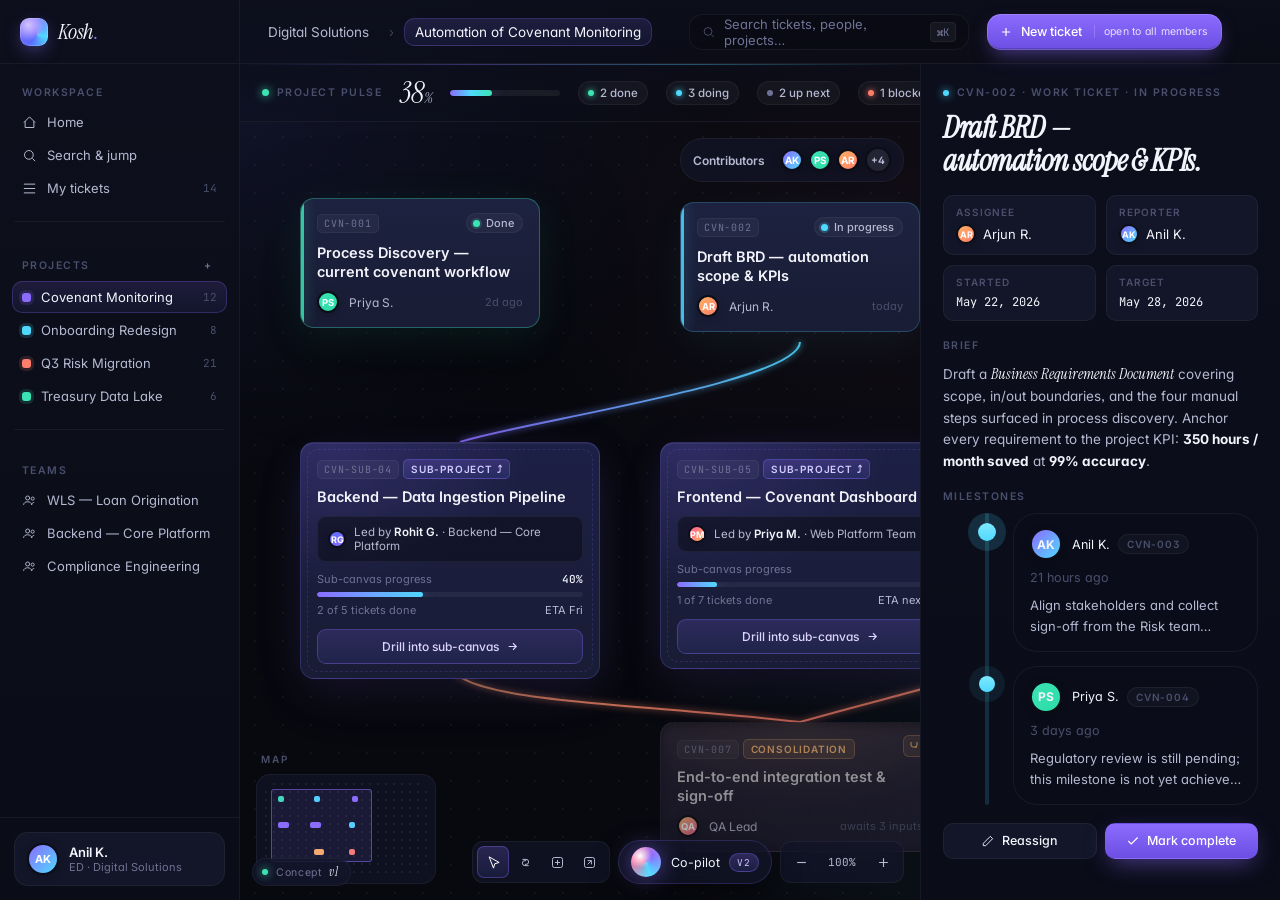
==== commit 421e1da2: "Prototype:v1" ====
--- a/index.html
+++ b/index.html
@@ -7,960 +7,7 @@
 <link rel="preconnect" href="https://fonts.googleapis.com" />
 <link rel="preconnect" href="https://fonts.gstatic.com" crossorigin />
 <link href="https://fonts.googleapis.com/css2?family=Inter:wght@300;400;500;600;700&family=Instrument+Serif:ital@0;1&family=JetBrains+Mono:wght@400;500;700&display=swap" rel="stylesheet" />
-<style>
-  /* ============================================================
-     DESIGN TOKENS
-  ============================================================ */
-  :root {
-    --bg-base: #08090f;
-    --bg-deep: #0b0d17;
-    --bg-rail: #0d0f1c;
-    --bg-elev: #131628;
-    --bg-card: #181c34;
-    --bg-card-hi: #1d2240;
-    --bg-glass: rgba(20, 23, 45, 0.62);
-
-    --line-soft: rgba(255, 255, 255, 0.05);
-    --line-med:  rgba(255, 255, 255, 0.09);
-    --line-warm: rgba(255, 255, 255, 0.16);
-
-    --text-hi:  #f3f4fb;
-    --text-md:  #b5b9d1;
-    --text-lo:  #6e7395;
-    --text-dim: #4a4f6d;
-
-    --violet:   #8b6cff;
-    --violet-2: #6c4ee2;
-    --indigo:   #5b6cff;
-    --cyan:     #4fd9ff;
-    --teal:     #2bdca8;
-    --mint:     #3ce3b3;
-    --amber:    #ffb163;
-    --coral:    #ff7e6b;
-    --rose:     #ff5d8f;
-    --gold:     #ffd166;
-
-    --shadow-card: 0 1px 0 rgba(255,255,255,0.04) inset,
-                   0 24px 60px -28px rgba(0,0,0,0.7),
-                   0 6px 18px -8px rgba(0,0,0,0.5);
-    --shadow-glow-violet: 0 0 0 1px rgba(139,108,255,0.18),
-                          0 18px 60px -12px rgba(139,108,255,0.35),
-                          0 0 80px -10px rgba(139,108,255,0.25);
-    --shadow-glow-cyan:   0 0 0 1px rgba(79,217,255,0.22),
-                          0 18px 60px -12px rgba(79,217,255,0.35),
-                          0 0 80px -10px rgba(79,217,255,0.25);
-
-    --r-xs: 6px;
-    --r-sm: 10px;
-    --r-md: 14px;
-    --r-lg: 18px;
-    --r-xl: 24px;
-  }
-
-  /* ============================================================
-     RESET + GLOBALS
-  ============================================================ */
-  * { box-sizing: border-box; margin: 0; padding: 0; }
-
-  html, body {
-    height: 100%;
-    background: var(--bg-base);
-    color: var(--text-hi);
-    font-family: 'Inter', system-ui, -apple-system, sans-serif;
-    font-feature-settings: 'cv11', 'ss01', 'ss03';
-    -webkit-font-smoothing: antialiased;
-    overflow: hidden;
-  }
-
-  button { font: inherit; color: inherit; background: none; border: 0; cursor: pointer; }
-  ::selection { background: rgba(139,108,255,0.35); color: white; }
-
-  .serif { font-family: 'Instrument Serif', 'Times New Roman', serif; font-style: italic; letter-spacing: -0.02em; }
-  .mono  { font-family: 'JetBrains Mono', ui-monospace, monospace; }
-
-  /* ============================================================
-     APP SHELL — grid layout
-  ============================================================ */
-  .app {
-    height: 100vh;
-    display: grid;
-    grid-template-columns: 240px 1fr 360px;
-    grid-template-rows: 64px 1fr;
-    grid-template-areas:
-      "rail topbar topbar"
-      "rail canvas  inspector";
-    background:
-      radial-gradient(800px 600px at 18% 12%, rgba(91,108,255,0.10), transparent 60%),
-      radial-gradient(900px 700px at 92% 88%, rgba(79,217,255,0.06), transparent 60%),
-      radial-gradient(600px 500px at 70% 25%, rgba(255,93,143,0.04), transparent 65%),
-      var(--bg-base);
-  }
-
-  /* ============================================================
-     TOP BAR
-  ============================================================ */
-  .topbar {
-    grid-area: topbar;
-    display: flex;
-    align-items: center;
-    gap: 18px;
-    padding: 0 22px 0 18px;
-    border-bottom: 1px solid var(--line-soft);
-    background: linear-gradient(180deg, rgba(13,15,28,0.85), rgba(13,15,28,0.55));
-    backdrop-filter: blur(14px);
-    -webkit-backdrop-filter: blur(14px);
-    position: relative;
-    z-index: 5;
-  }
-  .breadcrumbs {
-    display: flex; align-items: center; gap: 10px;
-    color: var(--text-md);
-    font-size: 13.5px;
-  }
-  .breadcrumbs .crumb {
-    padding: 5px 10px;
-    border-radius: var(--r-sm);
-    transition: background 160ms ease, color 160ms ease;
-    cursor: pointer;
-  }
-  .breadcrumbs .crumb:hover { background: var(--line-soft); color: var(--text-hi); }
-  .breadcrumbs .crumb.current {
-    color: var(--text-hi);
-    background: linear-gradient(180deg, rgba(139,108,255,0.16), rgba(91,108,255,0.10));
-    border: 1px solid rgba(139,108,255,0.25);
-  }
-  .breadcrumbs .sep { color: var(--text-dim); font-weight: 300; }
-
-  .topbar-spacer { flex: 1; }
-
-  .search {
-    width: 280px; height: 36px;
-    display: flex; align-items: center; gap: 9px;
-    padding: 0 12px;
-    border: 1px solid var(--line-soft);
-    background: rgba(8,9,15,0.4);
-    border-radius: var(--r-md);
-    color: var(--text-lo);
-    font-size: 13px;
-  }
-  .search:hover { border-color: var(--line-med); }
-  .search svg { width: 14px; height: 14px; opacity: 0.7; }
-  .kbd {
-    margin-left: auto;
-    font-family: 'JetBrains Mono', monospace; font-size: 10.5px;
-    padding: 2px 6px; border-radius: 4px;
-    background: rgba(255,255,255,0.05);
-    color: var(--text-lo);
-    border: 1px solid var(--line-soft);
-  }
-
-  .team-stack { display: flex; align-items: center; }
-  .team-stack .avt { margin-left: -7px; }
-  .team-stack .avt:first-child { margin-left: 0; }
-  .avt {
-    width: 28px; height: 28px;
-    border-radius: 50%;
-    display: flex; align-items: center; justify-content: center;
-    font-size: 10.5px; font-weight: 600; color: white;
-    border: 2px solid var(--bg-deep);
-    box-shadow: 0 2px 6px rgba(0,0,0,0.35);
-  }
-  .avt.more {
-    background: var(--bg-card-hi);
-    color: var(--text-md);
-    font-size: 10px;
-    font-weight: 500;
-  }
-
-  .icon-btn {
-    width: 34px; height: 34px;
-    border-radius: var(--r-sm);
-    display: inline-flex; align-items: center; justify-content: center;
-    color: var(--text-md);
-    border: 1px solid transparent;
-    transition: all 160ms ease;
-  }
-  .icon-btn:hover { background: var(--line-soft); color: var(--text-hi); border-color: var(--line-med); }
-  .icon-btn svg { width: 16px; height: 16px; }
-
-  .me-pill {
-    display: flex; align-items: center; gap: 10px;
-    padding: 4px 12px 4px 4px;
-    border-radius: 999px;
-    background: var(--bg-elev);
-    border: 1px solid var(--line-soft);
-    cursor: pointer;
-  }
-  .me-pill .avt { width: 26px; height: 26px; border: 0; }
-  .me-pill .who { font-size: 12.5px; color: var(--text-md); }
-
-  /* ============================================================
-     LEFT RAIL
-  ============================================================ */
-  .rail {
-    grid-area: rail;
-    background: linear-gradient(180deg, var(--bg-rail), #0a0c17);
-    border-right: 1px solid var(--line-soft);
-    display: flex; flex-direction: column;
-    overflow: hidden;
-  }
-  .brand {
-    height: 64px;
-    display: flex; align-items: center; gap: 10px;
-    padding: 0 20px;
-    border-bottom: 1px solid var(--line-soft);
-  }
-  .brand-mark {
-    width: 28px; height: 28px;
-    border-radius: 9px;
-    background:
-      radial-gradient(circle at 30% 25%, #d3c5ff, transparent 55%),
-      conic-gradient(from 220deg at 60% 60%, #5b6cff, #8b6cff, #4fd9ff, #5b6cff);
-    box-shadow: 0 6px 18px -4px rgba(139,108,255,0.55), inset 0 0 0 1px rgba(255,255,255,0.18);
-  }
-  .brand-name {
-    font-family: 'Instrument Serif', serif; font-style: italic;
-    font-size: 22px; letter-spacing: -0.01em;
-    color: var(--text-hi);
-  }
-  .brand-name .dot { color: var(--violet); font-style: normal; }
-
-  .rail-section {
-    padding: 16px 12px 4px 12px;
-  }
-  .rail-label {
-    padding: 6px 10px;
-    font-size: 10.5px; letter-spacing: 0.14em; text-transform: uppercase;
-    color: var(--text-dim); font-weight: 600;
-    display: flex; align-items: center; justify-content: space-between;
-  }
-  .rail-label .add {
-    width: 18px; height: 18px;
-    border-radius: 5px;
-    display: inline-flex; align-items: center; justify-content: center;
-    color: var(--text-lo);
-  }
-  .rail-label .add:hover { background: var(--line-soft); color: var(--text-hi); }
-
-  .rail-item {
-    display: flex; align-items: center; gap: 10px;
-    padding: 8px 10px;
-    margin: 1px 0;
-    border-radius: var(--r-sm);
-    color: var(--text-md);
-    font-size: 13px;
-    cursor: pointer;
-    transition: background 140ms ease, color 140ms ease;
-  }
-  .rail-item:hover { background: var(--line-soft); color: var(--text-hi); }
-  .rail-item.active {
-    background: linear-gradient(180deg, rgba(139,108,255,0.14), rgba(91,108,255,0.08));
-    color: var(--text-hi);
-    box-shadow: inset 0 0 0 1px rgba(139,108,255,0.25);
-  }
-  .rail-item .swatch {
-    width: 9px; height: 9px; border-radius: 3px;
-    background: var(--violet);
-    box-shadow: 0 0 0 3px rgba(139,108,255,0.15);
-  }
-  .rail-item .swatch.cyan { background: var(--cyan); box-shadow: 0 0 0 3px rgba(79,217,255,0.15); }
-  .rail-item .swatch.coral { background: var(--coral); box-shadow: 0 0 0 3px rgba(255,126,107,0.15); }
-  .rail-item .swatch.mint { background: var(--mint); box-shadow: 0 0 0 3px rgba(60,227,179,0.15); }
-  .rail-item .count {
-    margin-left: auto;
-    font-size: 11px; color: var(--text-dim);
-    font-family: 'JetBrains Mono', monospace;
-  }
-
-  .rail-divider { height: 1px; background: var(--line-soft); margin: 12px 14px; }
-
-  .rail-foot {
-    margin-top: auto;
-    padding: 14px;
-    border-top: 1px solid var(--line-soft);
-  }
-  .me-card {
-    display: flex; align-items: center; gap: 10px;
-    padding: 10px 12px;
-    border-radius: var(--r-md);
-    background: var(--bg-elev);
-    border: 1px solid var(--line-soft);
-  }
-  .me-card .avt { width: 32px; height: 32px; }
-  .me-card .info { display: flex; flex-direction: column; min-width: 0; }
-  .me-card .info b { font-size: 13px; font-weight: 600; color: var(--text-hi); }
-  .me-card .info span { font-size: 11px; color: var(--text-lo); }
-
-  /* ============================================================
-     CANVAS AREA
-  ============================================================ */
-  .canvas-area {
-    grid-area: canvas;
-    position: relative;
-    overflow: hidden;
-    display: flex;
-    flex-direction: column;
-  }
-  .canvas-stages-wrap {
-    position: relative;
-    flex: 1;
-    overflow: hidden;
-    background:
-      radial-gradient(circle at 1px 1px, rgba(255,255,255,0.045) 1px, transparent 0);
-    background-size: 28px 28px;
-    background-position: 14px 14px;
-  }
-
-  /* ============================================================
-     PROJECT PULSE STRIP — progression bar
-  ============================================================ */
-  .project-pulse-strip {
-    height: 58px;
-    flex: 0 0 auto;
-    display: flex;
-    align-items: center;
-    gap: 18px;
-    padding: 0 22px;
-    border-bottom: 1px solid var(--line-soft);
-    background: linear-gradient(180deg, rgba(13,15,28,0.7), rgba(13,15,28,0.25));
-    backdrop-filter: blur(10px);
-    -webkit-backdrop-filter: blur(10px);
-    position: relative;
-    z-index: 3;
-    overflow: hidden;
-  }
-  .project-pulse-strip::before {
-    content: "";
-    position: absolute;
-    top: 0; left: 0; right: 0; height: 1px;
-    background: linear-gradient(90deg, transparent, rgba(139,108,255,0.35), rgba(79,217,255,0.35), transparent);
-  }
-  .pulse-eye {
-    display: inline-flex; align-items: center; gap: 8px;
-    font-size: 10.5px; letter-spacing: 0.14em; text-transform: uppercase;
-    color: var(--text-dim); font-weight: 600;
-    flex-shrink: 0;
-  }
-  .pulse-eye .dot {
-    width: 7px; height: 7px; border-radius: 50%;
-    background: var(--mint);
-    box-shadow: 0 0 10px var(--mint);
-    animation: pulse 2s ease-in-out infinite;
-  }
-  .pulse-pct {
-    font-size: 30px; line-height: 1;
-    color: var(--text-hi);
-    letter-spacing: -0.02em;
-    flex-shrink: 0;
-  }
-  .pulse-pct .pct-sym {
-    font-size: 15px;
-    color: var(--text-md);
-    margin-left: 1px;
-  }
-  .pulse-bar-wrap {
-    flex: 1;
-    min-width: 110px;
-    max-width: 240px;
-  }
-  .pulse-bar-wrap .bar {
-    height: 6px;
-    border-radius: 3px;
-    background: rgba(255,255,255,0.06);
-    overflow: hidden;
-    position: relative;
-  }
-  .pulse-bar-wrap .bar .fill {
-    height: 100%;
-    background: linear-gradient(90deg, var(--violet), var(--cyan), var(--mint));
-    border-radius: 3px;
-    box-shadow: 0 0 16px rgba(139,108,255,0.5);
-  }
-  .pulse-chip {
-    display: inline-flex; align-items: center; gap: 6px;
-    padding: 4px 9px;
-    border-radius: 999px;
-    background: rgba(255,255,255,0.04);
-    border: 1px solid var(--line-soft);
-    font-size: 11.5px;
-    color: var(--text-md);
-    font-weight: 500;
-    flex-shrink: 0;
-  }
-  .pulse-chip .dot { width: 6px; height: 6px; border-radius: 50%; background: var(--text-dim); }
-  .pulse-chip.done .dot    { background: var(--mint);  box-shadow: 0 0 6px var(--mint); }
-  .pulse-chip.doing .dot   { background: var(--cyan);  box-shadow: 0 0 6px var(--cyan); }
-  .pulse-chip.todo .dot    { background: var(--text-lo); }
-  .pulse-chip.blocked .dot { background: var(--coral); box-shadow: 0 0 6px var(--coral); }
-
-  .pulse-meta {
-    margin-left: auto;
-    display: inline-flex; align-items: center; gap: 9px;
-    font-size: 11.5px; color: var(--text-md);
-    padding: 5px 11px;
-    background: rgba(8,9,15,0.4);
-    border: 1px solid var(--line-soft);
-    border-radius: 999px;
-    flex-shrink: 0;
-  }
-  .pulse-meta svg { width: 12px; height: 12px; opacity: 0.7; }
-  .pulse-meta b { color: var(--text-hi); font-weight: 500; }
-  .pulse-meta .sep { color: var(--text-dim); }
-
-  /* ============================================================
-     TOPBAR "NEW TICKET" PRIMARY BUTTON
-  ============================================================ */
-  .btn-create {
-    display: inline-flex; align-items: center; gap: 8px;
-    height: 36px;
-    padding: 0 14px 0 12px;
-    border-radius: var(--r-md);
-    background: linear-gradient(180deg, var(--violet), var(--violet-2));
-    color: white;
-    font-size: 12.5px; font-weight: 500;
-    box-shadow:
-      0 8px 20px -6px rgba(139,108,255,0.55),
-      inset 0 0 0 1px rgba(255,255,255,0.14),
-      inset 0 -2px 0 rgba(0,0,0,0.18);
-    transition: all 160ms ease;
-    position: relative;
-  }
-  .btn-create:hover {
-    transform: translateY(-1px);
-    box-shadow:
-      0 12px 28px -6px rgba(139,108,255,0.7),
-      inset 0 0 0 1px rgba(255,255,255,0.18),
-      inset 0 -2px 0 rgba(0,0,0,0.18);
-  }
-  .btn-create svg { width: 14px; height: 14px; }
-  .btn-create .hint {
-    margin-left: 4px; padding-left: 9px;
-    border-left: 1px solid rgba(255,255,255,0.22);
-    font-size: 10.5px;
-    opacity: 0.82;
-    font-weight: 400;
-    letter-spacing: 0.02em;
-  }
-
-  .stage {
-    position: absolute; inset: 0;
-    transition: opacity 320ms ease;
-    overflow: hidden;
-  }
-  .stage.hidden { opacity: 0; pointer-events: none; }
-
-  .stage-inner {
-    position: absolute;
-    top: 24px; left: 36px;
-    width: 1180px; height: 760px;
-    transform-origin: top left;
-  }
-
-  .link-layer {
-    position: absolute;
-    inset: 0;
-    width: 100%; height: 100%;
-    pointer-events: none;
-    overflow: visible;
-  }
-
-  /* ============================================================
-     TICKET CARDS — base
-  ============================================================ */
-  .card {
-    position: absolute;
-    background: linear-gradient(180deg, var(--bg-card-hi), var(--bg-card));
-    border-radius: var(--r-md);
-    border: 1px solid var(--line-soft);
-    padding: 14px 16px;
-    color: var(--text-hi);
-    box-shadow: var(--shadow-card);
-    overflow: hidden;
-    transition: transform 240ms cubic-bezier(.2,.8,.2,1), box-shadow 240ms ease, border-color 240ms ease;
-  }
-  .card::before {
-    content: "";
-    position: absolute; top: 0; left: 0;
-    width: 3px; height: 100%;
-    background: var(--violet);
-    opacity: 0.85;
-  }
-  .card:hover { transform: translateY(-2px); border-color: var(--line-med); }
-
-  .card.work     { width: 240px; }
-  .card.work .meta-row { display: flex; align-items: center; justify-content: space-between; }
-
-  .id-pill {
-    font-family: 'JetBrains Mono', monospace;
-    font-size: 10px; letter-spacing: 0.08em;
-    color: var(--text-lo);
-    padding: 2px 6px;
-    border-radius: 5px;
-    background: rgba(255,255,255,0.04);
-    border: 1px solid var(--line-soft);
-  }
-  .type-pill {
-    font-size: 10px; font-weight: 600;
-    text-transform: uppercase;
-    letter-spacing: 0.08em;
-    padding: 3px 7px;
-    border-radius: 5px;
-    background: rgba(91,108,255,0.13);
-    color: #b3befb;
-    border: 1px solid rgba(91,108,255,0.22);
-  }
-  .type-pill.sub {
-    background: linear-gradient(180deg, rgba(139,108,255,0.22), rgba(91,108,255,0.14));
-    color: #d4cbff;
-    border: 1px solid rgba(139,108,255,0.35);
-  }
-  .type-pill.cons {
-    background: rgba(255,177,99,0.12);
-    color: var(--amber);
-    border: 1px solid rgba(255,177,99,0.28);
-  }
-
-  .card h3 {
-    margin: 10px 0 10px 0;
-    font-size: 14.5px; font-weight: 600;
-    line-height: 1.32;
-    color: var(--text-hi);
-  }
-
-  .card .foot {
-    display: flex; align-items: center; gap: 10px;
-    margin-top: 8px;
-  }
-  .card .foot .avt { width: 22px; height: 22px; font-size: 9.5px; border-width: 2px; }
-  .card .who {
-    font-size: 12px; color: var(--text-md);
-  }
-  .card .when {
-    margin-left: auto;
-    font-size: 11px; color: var(--text-dim);
-  }
-
-  /* status accents on the left strip */
-  .card.done::before    { background: var(--mint); box-shadow: 0 0 14px rgba(60,227,179,0.55); }
-  .card.doing::before   { background: var(--cyan); box-shadow: 0 0 14px rgba(79,217,255,0.55); }
-  .card.todo::before    { background: var(--text-dim); }
-  .card.blocked::before { background: var(--coral); box-shadow: 0 0 14px rgba(255,126,107,0.55); }
-
-  .status-chip {
-    display: inline-flex; align-items: center; gap: 6px;
-    font-size: 11px; font-weight: 500;
-    padding: 2px 8px 2px 6px;
-    border-radius: 999px;
-    background: rgba(255,255,255,0.04);
-    border: 1px solid var(--line-soft);
-    color: var(--text-md);
-  }
-  .status-chip .ring {
-    width: 7px; height: 7px; border-radius: 50%;
-    background: var(--text-lo);
-    box-shadow: 0 0 0 2px rgba(255,255,255,0.06);
-  }
-  .status-chip.done .ring   { background: var(--mint);  box-shadow: 0 0 0 2px rgba(60,227,179,0.18); }
-  .status-chip.doing .ring  { background: var(--cyan);  box-shadow: 0 0 0 2px rgba(79,217,255,0.20); animation: pulse 1.8s ease-in-out infinite; }
-  .status-chip.blocked .ring{ background: var(--coral); box-shadow: 0 0 0 2px rgba(255,126,107,0.20); }
-  .status-chip.todo .ring   { background: var(--text-dim); }
-
-  @keyframes pulse {
-    0%, 100% { box-shadow: 0 0 0 2px rgba(79,217,255,0.20); }
-    50%      { box-shadow: 0 0 0 4px rgba(79,217,255,0.35); }
-  }
-
-  .card.selected {
-    border-color: rgba(139,108,255,0.45);
-    box-shadow:
-      0 0 0 1px rgba(139,108,255,0.3),
-      0 30px 70px -20px rgba(139,108,255,0.45),
-      0 0 80px -10px rgba(139,108,255,0.3);
-  }
-
-  /* Sub-project card — bigger, richer */
-  .card.subproject {
-    width: 300px;
-    background:
-      radial-gradient(120% 110% at 10% 0%, rgba(139,108,255,0.16), transparent 55%),
-      linear-gradient(180deg, #1d2046, #181c34);
-    border: 1px solid rgba(139,108,255,0.22);
-    box-shadow:
-      0 1px 0 rgba(255,255,255,0.05) inset,
-      0 24px 60px -28px rgba(0,0,0,0.7),
-      0 12px 50px -12px rgba(139,108,255,0.25);
-  }
-  .card.subproject::before { display: none; }
-  .card.subproject .portal-frame {
-    position: absolute; inset: 6px;
-    border-radius: 11px;
-    pointer-events: none;
-    border: 1px dashed rgba(139,108,255,0.18);
-  }
-  .card.subproject .team-line {
-    display: flex; align-items: center; gap: 8px;
-    margin-top: 6px;
-    padding: 8px 10px;
-    border-radius: 9px;
-    background: rgba(8,9,15,0.45);
-    border: 1px solid var(--line-soft);
-    font-size: 11.5px;
-    color: var(--text-md);
-  }
-  .card.subproject .team-line b { color: var(--text-hi); font-weight: 600; }
-  .card.subproject .progress {
-    margin-top: 10px;
-    display: flex; flex-direction: column; gap: 6px;
-  }
-  .progress-row {
-    display: flex; align-items: center; justify-content: space-between;
-    font-size: 11px; color: var(--text-lo);
-  }
-  .progress-row b { font-family: 'JetBrains Mono', monospace; color: var(--text-hi); font-weight: 500; }
-  .bar {
-    height: 5px; border-radius: 3px;
-    background: rgba(255,255,255,0.05);
-    overflow: hidden;
-  }
-  .bar .fill {
-    height: 100%;
-    background: linear-gradient(90deg, var(--violet), var(--cyan));
-    border-radius: 3px;
-    box-shadow: 0 0 14px rgba(139,108,255,0.5);
-  }
-  .drill-btn {
-    margin-top: 12px;
-    width: 100%;
-    padding: 9px 12px;
-    border-radius: 9px;
-    background: linear-gradient(180deg, rgba(139,108,255,0.18), rgba(91,108,255,0.10));
-    border: 1px solid rgba(139,108,255,0.32);
-    color: #ddd5ff;
-    font-size: 12px; font-weight: 500;
-    display: flex; align-items: center; justify-content: center; gap: 7px;
-    transition: all 160ms ease;
-  }
-  .drill-btn:hover {
-    background: linear-gradient(180deg, rgba(139,108,255,0.30), rgba(91,108,255,0.18));
-    color: white;
-    transform: translateY(-1px);
-  }
-  .drill-btn svg { width: 13px; height: 13px; }
-
-  /* Consolidation ticket — distinct */
-  .card.consolidation {
-    width: 280px;
-    background:
-      radial-gradient(120% 110% at 50% 0%, rgba(255,177,99,0.12), transparent 60%),
-      linear-gradient(180deg, #221d34, #1a162b);
-    border: 1px solid rgba(255,177,99,0.22);
-  }
-  .card.consolidation::before { display: none; }
-  .card.consolidation .merge-icon {
-    position: absolute; top: 12px; right: 14px;
-    width: 22px; height: 22px;
-    border-radius: 6px;
-    background: rgba(255,177,99,0.10);
-    border: 1px solid rgba(255,177,99,0.28);
-    display: flex; align-items: center; justify-content: center;
-    color: var(--amber);
-  }
-  .card.consolidation .merge-icon svg { width: 12px; height: 12px; }
-
-  /* ============================================================
-     MINI-MAP
-  ============================================================ */
-  .minimap {
-    position: absolute; left: 16px; bottom: 16px;
-    width: 180px; height: 110px;
-    background: var(--bg-glass);
-    backdrop-filter: blur(16px);
-    -webkit-backdrop-filter: blur(16px);
-    border: 1px solid var(--line-soft);
-    border-radius: var(--r-md);
-    padding: 8px;
-    z-index: 4;
-  }
-  .minimap-label {
-    position: absolute; top: -22px; left: 4px;
-    font-size: 10px; letter-spacing: 0.18em; text-transform: uppercase;
-    color: var(--text-dim);
-    font-weight: 600;
-  }
-  .minimap-canvas {
-    position: relative;
-    width: 100%; height: 100%;
-    background:
-      radial-gradient(circle at 1px 1px, rgba(255,255,255,0.06) 1px, transparent 0);
-    background-size: 8px 8px;
-    border-radius: 8px;
-    overflow: hidden;
-  }
-  .mini-dot {
-    position: absolute;
-    width: 6px; height: 6px;
-    border-radius: 2px;
-    background: var(--violet);
-  }
-  .mini-dot.cyan { background: var(--cyan); }
-  .mini-dot.mint { background: var(--mint); }
-  .mini-dot.amber { background: var(--amber); }
-  .mini-viewport {
-    position: absolute;
-    border: 1px solid rgba(139,108,255,0.55);
-    background: rgba(139,108,255,0.10);
-    border-radius: 3px;
-  }
-
-  /* ============================================================
-     ZOOM / TOOL CONTROLS
-  ============================================================ */
-  .tool-cluster {
-    position: absolute; right: 16px; bottom: 16px;
-    display: flex; align-items: center; gap: 8px;
-    z-index: 4;
-  }
-  .tool-pill {
-    display: flex; align-items: center;
-    padding: 4px;
-    background: var(--bg-glass);
-    backdrop-filter: blur(16px);
-    -webkit-backdrop-filter: blur(16px);
-    border: 1px solid var(--line-soft);
-    border-radius: 11px;
-  }
-  .tool-pill button {
-    width: 32px; height: 32px;
-    border-radius: 7px;
-    color: var(--text-md);
-    display: inline-flex; align-items: center; justify-content: center;
-  }
-  .tool-pill button:hover { background: var(--line-soft); color: var(--text-hi); }
-  .tool-pill button.active {
-    background: linear-gradient(180deg, rgba(139,108,255,0.22), rgba(91,108,255,0.12));
-    color: white;
-    box-shadow: inset 0 0 0 1px rgba(139,108,255,0.35);
-  }
-  .tool-pill button svg { width: 15px; height: 15px; }
-  .zoom-readout {
-    min-width: 50px;
-    text-align: center;
-    font-family: 'JetBrains Mono', monospace;
-    font-size: 11px;
-    color: var(--text-md);
-    padding: 0 6px;
-  }
-
-  /* ============================================================
-     AI FLOATING DOCK (v2 preview)
-  ============================================================ */
-  .ai-dock {
-    position: absolute; right: 16px; top: 16px;
-    display: flex; align-items: center; gap: 10px;
-    padding: 6px 14px 6px 6px;
-    background: var(--bg-glass);
-    backdrop-filter: blur(18px);
-    -webkit-backdrop-filter: blur(18px);
-    border: 1px solid rgba(139,108,255,0.20);
-    border-radius: 999px;
-    box-shadow: 0 18px 50px -10px rgba(139,108,255,0.20);
-    z-index: 4;
-    cursor: pointer;
-    transition: transform 200ms ease, box-shadow 200ms ease;
-  }
-  .ai-dock:hover { transform: translateY(-1px); box-shadow: 0 24px 60px -12px rgba(139,108,255,0.35); }
-  .ai-orb {
-    width: 30px; height: 30px;
-    border-radius: 50%;
-    background:
-      radial-gradient(circle at 30% 30%, #fff, transparent 40%),
-      conic-gradient(from 45deg, #8b6cff, #4fd9ff, #ff5d8f, #8b6cff);
-    box-shadow: 0 0 22px rgba(139,108,255,0.55), inset 0 0 10px rgba(255,255,255,0.18);
-    animation: orbspin 14s linear infinite;
-  }
-  @keyframes orbspin { to { transform: rotate(360deg); } }
-  .ai-dock .label {
-    font-size: 12.5px; color: var(--text-hi);
-    display: flex; align-items: center; gap: 9px;
-  }
-  .v2-tag {
-    font-family: 'JetBrains Mono', monospace;
-    font-size: 9.5px; letter-spacing: 0.1em;
-    padding: 2px 7px;
-    border-radius: 999px;
-    background: linear-gradient(180deg, rgba(139,108,255,0.25), rgba(91,108,255,0.15));
-    color: #d2c9ff;
-    border: 1px solid rgba(139,108,255,0.35);
-  }
-
-  /* ============================================================
-     INSPECTOR (right panel)
-  ============================================================ */
-  .inspector {
-    grid-area: inspector;
-    background: linear-gradient(180deg, #0c0e1c, #0a0c18);
-    border-left: 1px solid var(--line-soft);
-    overflow: auto;
-    padding: 22px 22px 24px;
-  }
-  .inspector::-webkit-scrollbar { width: 8px; }
-  .inspector::-webkit-scrollbar-thumb { background: var(--line-med); border-radius: 4px; }
-
-  .ins-eyebrow {
-    display: flex; align-items: center; gap: 8px;
-    margin-bottom: 12px;
-    font-size: 10.5px; letter-spacing: 0.14em; text-transform: uppercase;
-    color: var(--text-dim); font-weight: 600;
-  }
-  .ins-eyebrow .ring { width: 6px; height: 6px; border-radius: 50%; background: var(--cyan); box-shadow: 0 0 8px var(--cyan); }
-
-  .ins-title {
-    font-family: 'Instrument Serif', serif; font-style: italic;
-    font-size: 30px; line-height: 1.1; letter-spacing: -0.015em;
-    color: var(--text-hi);
-    margin-bottom: 18px;
-  }
-
-  .ins-meta-grid {
-    display: grid; grid-template-columns: 1fr 1fr; gap: 10px;
-    margin-bottom: 18px;
-  }
-  .ins-cell {
-    padding: 10px 12px;
-    border-radius: var(--r-sm);
-    background: var(--bg-elev);
-    border: 1px solid var(--line-soft);
-  }
-  .ins-cell .lbl {
-    font-size: 10px; letter-spacing: 0.1em; text-transform: uppercase;
-    color: var(--text-dim); font-weight: 600;
-    margin-bottom: 6px;
-  }
-  .ins-cell .val {
-    font-size: 13px; color: var(--text-hi);
-    display: flex; align-items: center; gap: 7px;
-  }
-  .ins-cell .val .avt { width: 20px; height: 20px; font-size: 9px; border-width: 2px; }
-
-  .ins-section-label {
-    font-size: 10.5px; letter-spacing: 0.14em; text-transform: uppercase;
-    color: var(--text-dim); font-weight: 600;
-    margin: 18px 0 10px 0;
-  }
-
-  .ins-desc {
-    font-size: 13.5px;
-    line-height: 1.6;
-    color: var(--text-md);
-  }
-  .ins-desc em { color: var(--text-hi); font-style: italic; font-family: 'Instrument Serif', serif; font-size: 15px; }
-
-  .ctx-pyramid {
-    margin-top: 8px;
-    padding: 14px;
-    border-radius: var(--r-md);
-    background: linear-gradient(180deg, rgba(91,108,255,0.06), rgba(8,9,15,0.4));
-    border: 1px solid var(--line-soft);
-    position: relative;
-    overflow: hidden;
-  }
-  .ctx-pyramid::after {
-    content: ""; position: absolute; inset: -1px;
-    background: linear-gradient(180deg, rgba(139,108,255,0.12), transparent 50%);
-    pointer-events: none;
-  }
-  .ctx-row {
-    display: flex; align-items: flex-start; gap: 10px;
-    padding: 8px 0;
-    border-bottom: 1px dashed var(--line-soft);
-    position: relative; z-index: 1;
-  }
-  .ctx-row:last-child { border-bottom: 0; }
-  .ctx-tag {
-    font-family: 'JetBrains Mono', monospace; font-size: 10px; letter-spacing: 0.08em;
-    color: var(--text-dim);
-    min-width: 46px;
-    padding-top: 2px;
-  }
-  .ctx-line { font-size: 12.5px; color: var(--text-md); line-height: 1.4; }
-  .ctx-line b { color: var(--text-hi); font-weight: 600; }
-
-  .activity {
-    display: flex; flex-direction: column; gap: 10px;
-  }
-  .act-item {
-    display: flex; gap: 10px;
-    padding: 10px 12px;
-    background: var(--bg-elev);
-    border: 1px solid var(--line-soft);
-    border-radius: var(--r-sm);
-  }
-  .act-item .avt { width: 24px; height: 24px; font-size: 9px; border: 0; }
-  .act-body { flex: 1; }
-  .act-body .top { font-size: 12px; color: var(--text-hi); }
-  .act-body .top b { font-weight: 600; }
-  .act-body .top .when { color: var(--text-dim); font-weight: 400; margin-left: 6px; }
-  .act-body .body { font-size: 12px; color: var(--text-md); margin-top: 4px; line-height: 1.45; }
-
-  .action-row {
-    display: flex; gap: 8px;
-    margin-top: 18px;
-  }
-  .btn {
-    flex: 1;
-    height: 36px;
-    border-radius: var(--r-sm);
-    font-size: 12.5px; font-weight: 500;
-    display: inline-flex; align-items: center; justify-content: center; gap: 7px;
-    border: 1px solid var(--line-soft);
-    background: var(--bg-elev);
-    color: var(--text-hi);
-    transition: all 160ms ease;
-  }
-  .btn:hover { background: var(--bg-card-hi); border-color: var(--line-med); }
-  .btn.primary {
-    background: linear-gradient(180deg, var(--violet), var(--violet-2));
-    border-color: transparent;
-    color: white;
-    box-shadow: 0 8px 24px -6px rgba(139,108,255,0.55);
-  }
-  .btn.primary:hover { transform: translateY(-1px); box-shadow: 0 12px 30px -8px rgba(139,108,255,0.7); }
-  .btn svg { width: 14px; height: 14px; }
-
-  /* ============================================================
-     CONCEPT TAG (corner watermark)
-  ============================================================ */
-  .concept-tag {
-    position: fixed;
-    left: 252px;
-    bottom: 14px;
-    z-index: 6;
-    display: flex; align-items: center; gap: 8px;
-    padding: 5px 11px 5px 9px;
-    background: var(--bg-glass);
-    backdrop-filter: blur(12px);
-    border: 1px solid var(--line-soft);
-    border-radius: 999px;
-    font-size: 10.5px;
-    color: var(--text-lo);
-    letter-spacing: 0.06em;
-    pointer-events: none;
-  }
-  .concept-tag .live {
-    width: 6px; height: 6px; border-radius: 50%;
-    background: var(--mint);
-    box-shadow: 0 0 8px var(--mint);
-    animation: pulse 2s ease-in-out infinite;
-  }
-  .concept-tag .v {
-    font-family: 'Instrument Serif', serif; font-style: italic;
-    color: var(--text-hi);
-    font-size: 12px;
-  }
-
-  /* utility */
-  .hidden { display: none !important; }
-</style>
+<link rel="stylesheet" href="styles/styles.css" />
 </head>
 
 <body>
@@ -1072,21 +119,13 @@
       <span class="kbd">⌘K</span>
     </div>
 
-    <button class="btn-create" title="Anyone on this project can create a ticket">
+    <button id="btnCreateTicket" class="btn-create" title="Anyone on this project can create a ticket">
       <svg viewBox="0 0 24 24" fill="none" stroke="currentColor" stroke-width="2"><path d="M12 5v14M5 12h14"/></svg>
       New ticket
       <span class="hint">open to all members</span>
     </button>
 
-    <div class="team-stack" title="Project members">
-      <div class="avt" style="background:linear-gradient(135deg,#8b6cff,#4fd9ff);">AK</div>
-      <div class="avt" style="background:linear-gradient(135deg,#3ce3b3,#2bdca8);">PS</div>
-      <div class="avt" style="background:linear-gradient(135deg,#ffb163,#ff7e6b);">AR</div>
-      <div class="avt" style="background:linear-gradient(135deg,#5b6cff,#8b6cff);">RG</div>
-      <div class="avt" style="background:linear-gradient(135deg,#ff5d8f,#ffb163);">PM</div>
-      <div class="avt more">+4</div>
-    </div>
-
+    <!-- contributors moved to canvas filters (top-right). removed from topbar -->
     <button class="icon-btn" title="Filter">
       <svg viewBox="0 0 24 24" fill="none" stroke="currentColor" stroke-width="1.6"><path d="M3 5h18l-7 9v6l-4-2v-4z"/></svg>
     </button>
@@ -1094,10 +133,7 @@
       <svg viewBox="0 0 24 24" fill="none" stroke="currentColor" stroke-width="1.6"><path d="M6 8a6 6 0 1112 0c0 7 3 7 3 9H3c0-2 3-2 3-9z"/><path d="M10 21a2 2 0 004 0"/></svg>
     </button>
 
-    <button class="me-pill">
-      <div class="avt" style="background:linear-gradient(135deg,#8b6cff,#4fd9ff);">AK</div>
-      <span class="who">Anil K.</span>
-    </button>
+    <!-- user pill removed from top-right per layout request -->
   </header>
 
   <!-- ============================================================
@@ -1135,14 +171,54 @@
       </div>
     </div>
 
+    <div id="templatePalette" class="template-palette hidden" aria-label="Template palette">
+      <div class="template-header">
+        <div>
+          <div class="template-label">Drag to create</div>
+          <div class="template-title">Quick ticket templates</div>
+        </div>
+        <button id="closeTemplatePalette" type="button" class="icon-btn small" title="Close templates">×</button>
+      </div>
+      <div class="template-list">
+        <button type="button" class="template-item" draggable="true" data-type="work" data-title="Milestone follow-up" data-ticket="CVN-302" data-owner="Priya S." data-status="doing" data-started="Today" data-target="3d" data-brief="Wire milestone progress into the ticket timeline and bind it to parent nodes.">
+          <div class="template-meta"><span class="template-name">Milestone follow-up</span><span class="template-badge doing">In progress</span></div>
+          <div class="template-desc">Create a focused task to connect milestone lines and finalize progress styling.</div>
+        </button>
+        <button type="button" class="template-item" draggable="true" data-type="subproject" data-title="New sub-project" data-ticket="CVN-408" data-owner="Arjun R." data-status="todo" data-started="TBD" data-target="2w" data-brief="Add a new sub-project node to group related ticket work and milestone cards.">
+          <div class="template-meta"><span class="template-name">New sub-project</span><span class="template-badge todo">Up next</span></div>
+          <div class="template-desc">Drop onto the canvas to add a new project area with its own right pane.</div>
+        </button>
+        <button type="button" class="template-item" draggable="true" data-type="work" data-title="Quick fix" data-ticket="CVN-321" data-owner="Anil K." data-status="todo" data-started="TBD" data-target="1d" data-brief="Create a small, template-driven ticket for quick fixes or UI polish.">
+          <div class="template-meta"><span class="template-name">Quick fix</span><span class="template-badge todo">Up next</span></div>
+          <div class="template-desc">Drag a template into the canvas and then refine details in the side panel.</div>
+        </button>
+      </div>
+    </div>
+
     <div class="canvas-stages-wrap">
 
-    <!-- AI dock (v2 preview) -->
-    <div class="ai-dock" title="Scoped AI Co-pilot — arrives in v2">
-      <div class="ai-orb"></div>
-      <div class="label">
-        Co-pilot
-        <span class="v2-tag">V2</span>
+    <!-- Canvas filters (top-right) -->
+    <div class="canvas-filters">
+      <button id="filterContribBtn" class="filter-btn" title="Filter by contributors">
+        <span class="filter-label">Contributors</span>
+        <div class="team-stack small" style="margin-left:8px;">
+          <div class="avt" title="Anil K." style="background:linear-gradient(135deg,#8b6cff,#4fd9ff);">AK</div>
+          <div class="avt" title="Priya S." style="background:linear-gradient(135deg,#3ce3b3,#2bdca8);">PS</div>
+          <div class="avt" title="Arjun R." style="background:linear-gradient(135deg,#ffb163,#ff7e6b);">AR</div>
+          <div class="avt more">+4</div>
+        </div>
+      </button>
+      <div id="filterPopup" class="filter-popup hidden">
+        <div class="filter-header">Filter — Contributors</div>
+        <div class="filter-body">
+          <label class="filter-row"><input type="checkbox" id="chkAnil" value="Anil K." checked /> <span>Anil K.</span></label>
+          <label class="filter-row"><input type="checkbox" id="chkPriya" value="Priya S." checked /> <span>Priya S.</span></label>
+          <label class="filter-row"><input type="checkbox" id="chkArjun" value="Arjun R." checked /> <span>Arjun R.</span></label>
+        </div>
+        <div class="filter-actions">
+          <button id="resetFiltersBtn" class="btn">Reset</button>
+          <button id="applyFiltersBtn" class="btn primary">Apply</button>
+        </div>
       </div>
     </div>
 
@@ -1152,7 +228,7 @@
     <div class="stage" data-view="root" id="stageRoot">
       <div class="stage-inner">
 
-        <svg class="link-layer" viewBox="0 0 1180 760" preserveAspectRatio="none">
+        <svg class="canvas-svg link-layer" viewBox="0 0 1180 760" preserveAspectRatio="none">
           <defs>
             <linearGradient id="lnkMain" x1="0" x2="1" y1="0" y2="0">
               <stop offset="0%"  stop-color="#8b6cff" stop-opacity="0.85"/>
@@ -1173,27 +249,27 @@
           </defs>
 
           <!-- 1 → 2  Discovery → BRD -->
-          <path d="M 300 150 C 360 150, 380 150, 440 150" stroke="url(#lnkMain)" stroke-width="2" fill="none" filter="url(#lnkGlow)"/>
+          <path d="M 300 150 C 340 150, 380 150, 440 150" stroke="url(#lnkMain)" stroke-width="2" fill="none" filter="url(#lnkGlow)"/>
           <!-- 2 → 3  BRD → Stakeholder -->
-          <path d="M 680 150 C 740 150, 760 150, 820 150" stroke="url(#lnkMain)" stroke-width="2" fill="none" filter="url(#lnkGlow)"/>
+          <path d="M 680 150 C 720 150, 760 150, 820 150" stroke="url(#lnkMain)" stroke-width="2" fill="none" filter="url(#lnkGlow)"/>
           <!-- 2 → 4  BRD → Backend SP -->
-          <path d="M 560 220 C 560 280, 220 270, 220 320" stroke="url(#lnkMain)" stroke-width="2" fill="none" filter="url(#lnkGlow)"/>
+          <path d="M 560 220 C 560 260, 280 300, 220 320" stroke="url(#lnkMain)" stroke-width="2" fill="none" filter="url(#lnkGlow)"/>
           <!-- 2 → 5  BRD → Frontend SP -->
-          <path d="M 560 220 C 560 280, 560 280, 560 320" stroke="url(#lnkMain)" stroke-width="2" fill="none" filter="url(#lnkGlow)"/>
+          <path d="M 560 220 C 560 260, 560 300, 560 320" stroke="url(#lnkMain)" stroke-width="2" fill="none" filter="url(#lnkGlow)"/>
           <!-- 3 → 6  Stakeholder → Compliance -->
-          <path d="M 940 220 C 940 280, 900 280, 900 320" stroke="url(#lnkMain)" stroke-width="2" fill="none" filter="url(#lnkGlow)"/>
+          <path d="M 940 220 C 940 260, 900 280, 900 320" stroke="url(#lnkMain)" stroke-width="2" fill="none" filter="url(#lnkGlow)"/>
           <!-- 4 → 7  Backend → Integration (merge) -->
-          <path d="M 220 540 C 220 580, 360 580, 420 600" stroke="url(#lnkMerge)" stroke-width="2" fill="none" filter="url(#lnkGlow)"/>
+          <path d="M 210 540 C 210 580, 380 580, 560 600" stroke="url(#lnkMerge)" stroke-width="2" fill="none" filter="url(#lnkGlow)"/>
           <!-- 5 → 7  Frontend → Integration -->
-          <path d="M 560 540 C 560 580, 460 580, 440 600" stroke="url(#lnkMerge)" stroke-width="2" fill="none" filter="url(#lnkGlow)"/>
+          <path d="M 560 540 C 560 580, 560 580, 560 600" stroke="url(#lnkMerge)" stroke-width="2" fill="none" filter="url(#lnkGlow)"/>
           <!-- 6 → 7  Compliance → Integration -->
-          <path d="M 900 460 C 900 540, 600 560, 580 600" stroke="url(#lnkMerge)" stroke-width="2" fill="none" filter="url(#lnkGlow)"/>
+          <path d="M 900 460 C 900 520, 700 560, 560 600" stroke="url(#lnkMerge)" stroke-width="2" fill="none" filter="url(#lnkGlow)"/>
           <!-- 7 → 8  Integration → Rollout -->
-          <path d="M 700 660 C 740 660, 740 660, 780 660" stroke="url(#lnkBlocked)" stroke-width="2" fill="none" filter="url(#lnkGlow)"/>
+          <path d="M 700 660 C 740 660, 760 660, 780 660" stroke="url(#lnkBlocked)" stroke-width="2" fill="none" filter="url(#lnkGlow)"/>
         </svg>
 
         <!-- 1 — Process Discovery (DONE) -->
-        <div class="card work done" style="left:60px; top:80px;">
+        <div class="card work done" data-assignee="Priya S." style="left:60px; top:80px;">
           <div class="meta-row">
             <span class="id-pill">CVN-001</span>
             <span class="status-chip done"><span class="ring"></span>Done</span>
@@ -1207,7 +283,7 @@
         </div>
 
         <!-- 2 — BRD Drafting (IN PROGRESS, SELECTED) -->
-        <div class="card work doing selected" id="cardSelected" style="left:440px; top:80px;">
+        <div class="card work doing selected" id="cardSelected" data-assignee="Arjun R." style="left:440px; top:80px;">
           <div class="meta-row">
             <span class="id-pill">CVN-002</span>
             <span class="status-chip doing"><span class="ring"></span>In progress</span>
@@ -1221,7 +297,7 @@
         </div>
 
         <!-- 3 — Stakeholder alignment (TODO) -->
-        <div class="card work todo" style="left:820px; top:80px;">
+        <div class="card work todo" data-assignee="Anil K." style="left:820px; top:80px;">
           <div class="meta-row">
             <span class="id-pill">CVN-003</span>
             <span class="status-chip todo"><span class="ring"></span>Up next</span>
@@ -1235,7 +311,7 @@
         </div>
 
         <!-- 4 — Backend Sub-Project -->
-        <div class="card subproject" id="subBackend" style="left:60px; top:320px;">
+        <div class="card subproject" id="subBackend" data-assignee="Rohit G." style="left:60px; top:320px;">
           <div class="portal-frame"></div>
           <div class="meta-row">
             <span class="id-pill">CVN-SUB-04</span>
@@ -1258,7 +334,7 @@
         </div>
 
         <!-- 5 — Frontend Sub-Project -->
-        <div class="card subproject" style="left:420px; top:320px;">
+        <div class="card subproject" data-assignee="Priya M." style="left:420px; top:320px;">
           <div class="portal-frame"></div>
           <div class="meta-row">
             <span class="id-pill">CVN-SUB-05</span>
@@ -1274,14 +350,14 @@
             <div class="bar"><div class="fill" style="width:15%;"></div></div>
             <div class="progress-row"><span>1 of 7 tickets done</span><span style="color:var(--text-md);">ETA next wk</span></div>
           </div>
-          <button class="drill-btn">
+          <button class="drill-btn" onclick="goSub()">
             Drill into sub-canvas
             <svg viewBox="0 0 24 24" fill="none" stroke="currentColor" stroke-width="2"><path d="M5 12h14M13 6l6 6-6 6"/></svg>
           </button>
         </div>
 
         <!-- 6 — Compliance Review (DOING) -->
-        <div class="card work doing" style="left:780px; top:320px;">
+        <div class="card work doing" data-assignee="Sneha K." style="left:780px; top:320px;">
           <div class="meta-row">
             <span class="id-pill">CVN-006</span>
             <span class="status-chip doing"><span class="ring"></span>In progress</span>
@@ -1295,7 +371,7 @@
         </div>
 
         <!-- 7 — Integration Testing (CONSOLIDATION) -->
-        <div class="card consolidation todo" style="left:420px; top:600px;">
+        <div class="card consolidation todo" data-assignee="QA Lead" style="left:420px; top:600px;">
           <div class="merge-icon">
             <svg viewBox="0 0 24 24" fill="none" stroke="currentColor" stroke-width="2"><path d="M6 4v6a4 4 0 004 4h8M18 4v6a4 4 0 01-4 4"/></svg>
           </div>
@@ -1312,7 +388,7 @@
         </div>
 
         <!-- 8 — Rollout (BLOCKED) -->
-        <div class="card work blocked" style="left:780px; top:600px;">
+        <div class="card work blocked" data-assignee="Anil K." style="left:780px; top:600px;">
           <div class="meta-row">
             <span class="id-pill">CVN-008</span>
             <span class="status-chip blocked"><span class="ring"></span>Blocked</span>
@@ -1334,7 +410,7 @@
     <div class="stage hidden" data-view="sub" id="stageSub">
       <div class="stage-inner">
 
-        <svg class="link-layer" viewBox="0 0 1180 760" preserveAspectRatio="none">
+        <svg class="canvas-svg link-layer" viewBox="0 0 1180 760" preserveAspectRatio="none">
           <defs>
             <linearGradient id="lnkSub" x1="0" x2="1" y1="0" y2="0">
               <stop offset="0%"  stop-color="#4fd9ff" stop-opacity="0.85"/>
@@ -1347,20 +423,20 @@
           </defs>
 
           <!-- API → Migration -->
-          <path d="M 320 150 C 380 150, 400 150, 440 150" stroke="url(#lnkSub)" stroke-width="2" fill="none" filter="url(#lnkGlow2)"/>
+          <path d="M 320 150 C 360 150, 400 150, 440 150" stroke="url(#lnkSub)" stroke-width="2" fill="none" filter="url(#lnkGlow2)"/>
           <!-- Migration → Kafka -->
-          <path d="M 680 150 C 740 150, 760 150, 800 150" stroke="url(#lnkSub)" stroke-width="2" fill="none" filter="url(#lnkGlow2)"/>
+          <path d="M 680 150 C 720 150, 760 150, 800 150" stroke="url(#lnkSub)" stroke-width="2" fill="none" filter="url(#lnkGlow2)"/>
           <!-- API → Auth -->
-          <path d="M 200 220 C 200 290, 320 280, 320 350" stroke="url(#lnkSub)" stroke-width="2" fill="none" filter="url(#lnkGlow2)"/>
+          <path d="M 200 220 C 200 260, 320 310, 320 350" stroke="url(#lnkSub)" stroke-width="2" fill="none" filter="url(#lnkGlow2)"/>
           <!-- Migration → Endpoint -->
-          <path d="M 560 220 C 560 290, 620 280, 620 350" stroke="url(#lnkSub)" stroke-width="2" fill="none" filter="url(#lnkGlow2)"/>
+          <path d="M 560 220 C 560 260, 620 310, 620 350" stroke="url(#lnkSub)" stroke-width="2" fill="none" filter="url(#lnkGlow2)"/>
           <!-- Auth → Load test -->
-          <path d="M 320 470 C 320 540, 440 560, 480 590" stroke="url(#lnkSub)" stroke-width="2" fill="none" filter="url(#lnkGlow2)"/>
+          <path d="M 320 470 C 320 530, 500 550, 500 590" stroke="url(#lnkSub)" stroke-width="2" fill="none" filter="url(#lnkGlow2)"/>
           <!-- Endpoint → Load test -->
-          <path d="M 620 470 C 620 540, 540 560, 520 590" stroke="url(#lnkSub)" stroke-width="2" fill="none" filter="url(#lnkGlow2)"/>
+          <path d="M 620 470 C 620 530, 500 550, 500 590" stroke="url(#lnkSub)" stroke-width="2" fill="none" filter="url(#lnkGlow2)"/>
         </svg>
 
-        <div class="card work done" style="left:80px; top:80px;">
+        <div class="card work done" data-assignee="Amit S." style="left:80px; top:80px;">
           <div class="meta-row">
             <span class="id-pill">BE-001</span>
             <span class="status-chip done"><span class="ring"></span>Done</span>
@@ -1373,7 +449,7 @@
           </div>
         </div>
 
-        <div class="card work doing" style="left:440px; top:80px;">
+        <div class="card work doing" data-assignee="Vikram N." style="left:440px; top:80px;">
           <div class="meta-row">
             <span class="id-pill">BE-002</span>
             <span class="status-chip doing"><span class="ring"></span>In progress</span>
@@ -1386,7 +462,7 @@
           </div>
         </div>
 
-        <div class="card work todo" style="left:800px; top:80px;">
+        <div class="card work todo" data-assignee="Karthik R." style="left:800px; top:80px;">
           <div class="meta-row">
             <span class="id-pill">BE-003</span>
             <span class="status-chip todo"><span class="ring"></span>Up next</span>
@@ -1399,7 +475,7 @@
           </div>
         </div>
 
-        <div class="card work done" style="left:200px; top:350px;">
+        <div class="card work done" data-assignee="Amit S." style="left:200px; top:350px;">
           <div class="meta-row">
             <span class="id-pill">BE-004</span>
             <span class="status-chip done"><span class="ring"></span>Done</span>
@@ -1412,7 +488,7 @@
           </div>
         </div>
 
-        <div class="card work doing" style="left:500px; top:350px;">
+        <div class="card work doing" data-assignee="Vikram N." style="left:500px; top:350px;">
           <div class="meta-row">
             <span class="id-pill">BE-005</span>
             <span class="status-chip doing"><span class="ring"></span>In progress</span>
@@ -1425,7 +501,7 @@
           </div>
         </div>
 
-        <div class="card work todo" style="left:360px; top:590px;">
+        <div class="card work todo" data-assignee="QA Lead" style="left:360px; top:590px;">
           <div class="meta-row">
             <span class="id-pill">BE-006</span>
             <span class="status-chip todo"><span class="ring"></span>Up next</span>
@@ -1460,10 +536,10 @@
     <!-- tools -->
     <div class="tool-cluster">
       <div class="tool-pill">
-        <button class="active" title="Pan & select">
+        <button id="toolPan" class="active" title="Pan & select">
           <svg viewBox="0 0 24 24" fill="none" stroke="currentColor" stroke-width="1.6"><path d="M5 3l16 9-7 2-2 7z"/></svg>
         </button>
-        <button title="Draw link">
+        <button id="toolLink" title="Draw link">
           <svg viewBox="0 0 24 24" fill="none" stroke="currentColor" stroke-width="1.6"><path d="M7 7h6a4 4 0 010 8h-2M17 17H11a4 4 0 010-8h2"/></svg>
         </button>
         <button title="Add ticket">
@@ -1473,16 +549,25 @@
           <svg viewBox="0 0 24 24" fill="none" stroke="currentColor" stroke-width="1.6"><rect x="4" y="4" width="16" height="16" rx="3"/><path d="M9 9h6v6"/><path d="M9 15l6-6"/></svg>
         </button>
       </div>
+
+      <!-- Co-pilot dock moved inline to the tool cluster -->
+      <div id="aiDock" class="ai-dock">
+        <div class="ai-orb"></div>
+        <div class="label">Co-pilot <span class="v2-tag">V2</span></div>
+      </div>
+
       <div class="tool-pill">
-        <button title="Zoom out">
+        <button id="zoomOut" title="Zoom out">
           <svg viewBox="0 0 24 24" fill="none" stroke="currentColor" stroke-width="1.8"><path d="M5 12h14"/></svg>
         </button>
         <span class="zoom-readout">100%</span>
-        <button title="Zoom in">
+        <button id="zoomIn" title="Zoom in">
           <svg viewBox="0 0 24 24" fill="none" stroke="currentColor" stroke-width="1.8"><path d="M5 12h14M12 5v14"/></svg>
         </button>
       </div>
     </div>
+
+    <div id="edgeHint" class="edge-hint hidden">Select another node to connect the newly created ticket.</div>
 
     <div class="concept-tag">
       <span class="live"></span>
@@ -1490,95 +575,282 @@
     </div>
 
     </div><!-- /canvas-stages-wrap -->
+
+    <!-- Floating AI Co-pilot chat (hidden by default) -->
+    <div id="aiCopilot" class="floating-ai-copilot hidden" aria-hidden="true">
+      <div class="ai-dock-header">
+        <div class="ai-branding">
+          <div class="ai-orb" style="width:28px;height:28px;"></div>
+          <h3>Co-pilot</h3>
+        </div>
+        <div style="display:flex;gap:8px;align-items:center;">
+          <button id="aiClose" title="Close" style="width:30px;height:30px;border-radius:8px;color:var(--text-md)">✕</button>
+        </div>
+      </div>
+      <div id="aiChatViewport" class="ai-chat-viewport" style="padding:12px;">
+        <!-- messages inserted here -->
+      </div>
+      <div class="ai-input-row">
+        <input id="aiInput" placeholder="Ask the Co-pilot a question…" autocomplete="off" />
+        <button id="aiSend">Send</button>
+      </div>
+    </div>
   </main>
 
   <!-- ============================================================
        INSPECTOR
   ============================================================ -->
   <aside class="inspector" id="inspector">
-    <div class="ins-eyebrow">
-      <span class="ring"></span>
-      <span id="insEyebrow">CVN-002 · Work ticket · In progress</span>
-    </div>
-    <h1 class="ins-title serif" id="insTitle">Draft BRD —<br/>automation scope &amp; KPIs.</h1>
-
-    <div class="ins-meta-grid">
-      <div class="ins-cell">
-        <div class="lbl">Assignee</div>
-        <div class="val">
-          <div class="avt" style="background:linear-gradient(135deg,#ffb163,#ff7e6b);">AR</div>
-          Arjun R.
-        </div>
-      </div>
-      <div class="ins-cell">
-        <div class="lbl">Reporter</div>
-        <div class="val">
-          <div class="avt" style="background:linear-gradient(135deg,#8b6cff,#4fd9ff);">AK</div>
-          Anil K.
-        </div>
-      </div>
-      <div class="ins-cell">
-        <div class="lbl">Started</div>
-        <div class="val mono" style="font-size:12px;">May 22, 2026</div>
-      </div>
-      <div class="ins-cell">
-        <div class="lbl">Target</div>
-        <div class="val mono" style="font-size:12px;">May 28, 2026</div>
-      </div>
-    </div>
-
-    <div class="ins-section-label">Brief</div>
-    <div class="ins-desc">
-      Draft a <em>Business Requirements Document</em> covering scope, in/out boundaries, and the four manual steps surfaced in process discovery. Anchor every requirement to the project KPI: <b style="color:var(--text-hi)">350 hours / month saved</b> at <b style="color:var(--text-hi)">99% accuracy</b>.
-    </div>
-
-    <div class="ins-section-label">Context — pyramid <span style="color:var(--text-dim); font-weight:400; text-transform:none; letter-spacing:0; margin-left:6px;">(v2 will feed this to AI)</span></div>
-    <div class="ctx-pyramid">
-      <div class="ctx-row">
-        <span class="ctx-tag">ED</span>
-        <div class="ctx-line"><b>Anil K.</b> · Digital Solutions — owns automation &amp; risk-tech platform across the bank.</div>
-      </div>
-      <div class="ctx-row">
-        <span class="ctx-tag">VP</span>
-        <div class="ctx-line"><b>WLS</b> · wholesale lending services — covenant monitoring sits here.</div>
-      </div>
-      <div class="ctx-row">
-        <span class="ctx-tag">TEAM</span>
-        <div class="ctx-line"><b>Loan Origination</b> · 8 analysts; current covenant workflow is fully manual.</div>
-      </div>
-      <div class="ctx-row">
-        <span class="ctx-tag">PROJ</span>
-        <div class="ctx-line"><b>Automation of Covenant Monitoring</b> · save 350 hrs/mo · 99% accuracy · pilot 2 branches.</div>
-      </div>
-    </div>
-
-    <div class="ins-section-label">Recent activity</div>
-    <div class="activity">
-      <div class="act-item">
-        <div class="avt" style="background:linear-gradient(135deg,#3ce3b3,#2bdca8);">PS</div>
-        <div class="act-body">
-          <div class="top"><b>Priya S.</b> completed <b>CVN-001</b><span class="when">· 2d</span></div>
-          <div class="body">Discovery surfaced 4 manual touch-points. Notes attached on the ticket.</div>
-        </div>
-      </div>
-      <div class="act-item">
-        <div class="avt" style="background:linear-gradient(135deg,#ffb163,#ff7e6b);">AR</div>
-        <div class="act-body">
-          <div class="top"><b>Arjun R.</b> opened a draft<span class="when">· today</span></div>
-          <div class="body">Section 1 &amp; 2 done — pinging Risk for sign-off before circulating.</div>
-        </div>
-      </div>
-    </div>
-
-    <div class="action-row">
-      <button class="btn">
-        <svg viewBox="0 0 24 24" fill="none" stroke="currentColor" stroke-width="1.6"><path d="M16 4l4 4-12 12H4v-4z"/></svg>
-        Reassign
-      </button>
-      <button class="btn primary">
-        <svg viewBox="0 0 24 24" fill="none" stroke="currentColor" stroke-width="2"><path d="M4 12l5 5L20 6"/></svg>
-        Mark complete
-      </button>
+    <div id="inspectorTicket">
+      <div class="ins-eyebrow">
+        <span class="ring"></span>
+        <span id="insEyebrow">CVN-002 · Work ticket · In progress</span>
+      </div>
+      <h1 class="ins-title serif" id="insTitle">Draft BRD —<br/>automation scope &amp; KPIs.</h1>
+
+      <div class="ins-meta-grid">
+        <div class="ins-cell">
+          <div class="lbl">Assignee</div>
+          <div class="val">
+            <div class="avt" style="background:linear-gradient(135deg,#ffb163,#ff7e6b);">AR</div>
+            Arjun R.
+          </div>
+        </div>
+        <div class="ins-cell">
+          <div class="lbl">Reporter</div>
+          <div class="val">
+            <div class="avt" style="background:linear-gradient(135deg,#8b6cff,#4fd9ff);">AK</div>
+            Anil K.
+          </div>
+        </div>
+        <div class="ins-cell">
+          <div class="lbl">Started</div>
+          <div class="val mono" style="font-size:12px;">May 22, 2026</div>
+        </div>
+        <div class="ins-cell">
+          <div class="lbl">Target</div>
+          <div class="val mono" style="font-size:12px;">May 28, 2026</div>
+        </div>
+      </div>
+
+      <div class="ins-section-label">Brief</div>
+      <div class="ins-desc">
+        Draft a <em>Business Requirements Document</em> covering scope, in/out boundaries, and the four manual steps surfaced in process discovery. Anchor every requirement to the project KPI: <b style="color:var(--text-hi)">350 hours / month saved</b> at <b style="color:var(--text-hi)">99% accuracy</b>.
+      </div>
+
+      <div class="ctx-pyramid hidden">
+        <div class="ctx-row">
+          <span class="ctx-tag">ED</span>
+          <div class="ctx-line"><b>Anil K.</b> · Digital Solutions — owns automation &amp; risk-tech platform across the bank.</div>
+        </div>
+        <div class="ctx-row">
+          <span class="ctx-tag">VP</span>
+          <div class="ctx-line"><b>WLS</b> · wholesale lending services — covenant monitoring sits here.</div>
+        </div>
+        <div class="ctx-row">
+          <span class="ctx-tag">TEAM</span>
+          <div class="ctx-line"><b>Loan Origination</b> · 8 analysts; current covenant workflow is fully manual.</div>
+        </div>
+        <div class="ctx-row">
+          <span class="ctx-tag">PROJ</span>
+          <div class="ctx-line"><b>Automation of Covenant Monitoring</b> · save 350 hrs/mo · 99% accuracy · pilot 2 branches.</div>
+        </div>
+      </div>
+
+      <div class="ins-section-label">Milestones</div>
+      <div class="milestone-list">
+        <div class="milestone-row">
+          <div class="milestone-line">
+            <span class="timeline-dot active"></span>
+          </div>
+          <div class="milestone-card" data-ticket="CVN-003" data-title="Stakeholder alignment — Risk & Ops sign-off" data-desc="Bring Risk and Operations into the loop and complete the sign-off process for the covenant monitoring scope." data-user="Anil K." data-time="21 hours ago" data-status="Up next">
+            <div class="milestone-meta">
+              <div class="milestone-owner"><span class="avt" style="background:linear-gradient(135deg,#8b6cff,#4fd9ff);">AK</span><span>Anil K. <small class="milestone-ticket">CVN-003</small></span></div>
+              <span class="milestone-time">21 hours ago</span>
+            </div>
+            <div class="milestone-desc">Align stakeholders and collect sign-off from the Risk team before moving into the integration plan.</div>
+          </div>
+        </div>
+        <div class="milestone-row">
+          <div class="milestone-line">
+            <span class="timeline-dot"></span>
+          </div>
+          <div class="milestone-card" data-ticket="CVN-004" data-title="Regulatory review gating" data-desc="Deliver the compliance review packet and wait for formal regulatory sign-off before scheduling rollout." data-user="Priya S." data-time="3 days ago" data-status="Pending">
+            <div class="milestone-meta">
+              <div class="milestone-owner"><span class="avt" style="background:linear-gradient(135deg,#3ce3b3,#2bdca8);">PS</span><span>Priya S. <small class="milestone-ticket">CVN-004</small></span></div>
+              <span class="milestone-time">3 days ago</span>
+            </div>
+            <div class="milestone-desc">Regulatory review is still pending; this milestone is not yet achieved and is blocking the next integration step.</div>
+          </div>
+        </div>
+      </div>
+
+      <div class="action-row">
+        <button class="btn">
+          <svg viewBox="0 0 24 24" fill="none" stroke="currentColor" stroke-width="1.6"><path d="M16 4l4 4-12 12H4v-4z"/></svg>
+          Reassign
+        </button>
+        <button class="btn primary">
+          <svg viewBox="0 0 24 24" fill="none" stroke="currentColor" stroke-width="2"><path d="M4 12l5 5L20 6"/></svg>
+          Mark complete
+        </button>
+      </div>
+    </div>
+
+    <div id="inspectorSub" class="hidden">
+      <div class="ins-eyebrow">
+        <span class="ring"></span>
+        <span id="insSubEyebrow">CVN-SUB-04 · Sub-project · In progress</span>
+      </div>
+      <h1 class="ins-title serif" id="insSubTitle">Backend —<br/>Data Ingestion Pipeline</h1>
+
+      <div class="ins-meta-grid">
+        <div class="ins-cell">
+          <div class="lbl">Led by</div>
+          <div class="val">
+            <div class="avt" style="background:linear-gradient(135deg,#5b6cff,#8b6cff);">RG</div>
+            Rohit G.
+          </div>
+        </div>
+        <div class="ins-cell">
+          <div class="lbl">Status</div>
+          <div class="val"><span class="status-chip doing"><span class="ring"></span>In progress</span></div>
+        </div>
+        <div class="ins-cell">
+          <div class="lbl">Started</div>
+          <div class="val mono" style="font-size:12px;">May 16, 2026</div>
+        </div>
+        <div class="ins-cell">
+          <div class="lbl">Target</div>
+          <div class="val mono" style="font-size:12px;">Jun 08, 2026</div>
+        </div>
+      </div>
+
+      <div class="ins-section-label">Brief</div>
+      <div class="ins-desc">
+        Deliver the backend ingestion pipeline for covenant data, including schema, stream processing, and event orchestration. Ensure the sub-project is aligned to the parent KPI and ready to roll into API validation with minimal rework.
+      </div>
+
+      <div class="ins-section-label">Milestones</div>
+      <div class="milestone-list">
+        <div class="milestone-row">
+          <div class="milestone-line">
+            <span class="timeline-dot active"></span>
+          </div>
+          <div class="milestone-card" data-ticket="BE-005" data-title="REST endpoints — covenant CRUD &amp; events" data-desc="Finish the endpoint surface for covenant data create/read/update/delete and event streaming." data-user="Vikram N." data-time="today" data-status="In progress">
+            <div class="milestone-meta">
+              <div class="milestone-owner"><span class="avt" style="background:linear-gradient(135deg,#5b6cff,#8b6cff);">VN</span><span>Vikram N. <small class="milestone-ticket">BE-005</small></span></div>
+              <span class="milestone-time">today</span>
+            </div>
+            <div class="milestone-desc">Finalize the covenant CRUD endpoints and event hooks so the backend can support the dashboard and integration flow.</div>
+          </div>
+        </div>
+        <div class="milestone-row">
+          <div class="milestone-line">
+            <span class="timeline-dot"></span>
+          </div>
+          <div class="milestone-card" data-ticket="BE-006" data-title="Load test — 50k events / hour target" data-desc="Prepare the load test harness and complete the first performance validation pass before final sign-off." data-user="QA Lead" data-time="Thu" data-status="Up next">
+            <div class="milestone-meta">
+              <div class="milestone-owner"><span class="avt" style="background:linear-gradient(135deg,#ffb163,#ff5d8f);">QA</span><span>QA Lead <small class="milestone-ticket">BE-006</small></span></div>
+              <span class="milestone-time">Thu</span>
+            </div>
+            <div class="milestone-desc">This milestone is pending; it represents the last validation gate for backend stability before integration.</div>
+          </div>
+        </div>
+      </div>
+    </div>
+
+    <div id="ticketModal" class="modal-overlay hidden" aria-hidden="true">
+      <div class="modal-window modal-large">
+        <div class="modal-header">
+          <div>
+            <span id="modalStatus" class="status-chip todo"><span class="ring"></span>Up next</span>
+            <span id="modalTicket" class="modal-ticket-no">CVN-003</span>
+          </div>
+          <button id="modalCloseBtn" class="modal-close" title="Close">×</button>
+        </div>
+        <div class="modal-body">
+          <h2 id="modalTitle">Stakeholder alignment — Risk & Ops sign-off</h2>
+          <div class="modal-meta-row">
+            <div><strong>Reporter:</strong> <span id="modalUser">Anil K.</span></div>
+            <div><strong>Time:</strong> <span id="modalTime">21 hours ago</span></div>
+          </div>
+          <div class="modal-section">
+            <h3>Description</h3>
+            <p id="modalDesc">Bring Risk and Operations into the loop and complete the sign-off process for the covenant monitoring scope.</p>
+          </div>
+          <div class="modal-section">
+            <h3>Attachments</h3>
+            <div class="modal-tags">
+              <span class="tag">Spec doc</span>
+              <span class="tag">Stakeholder notes</span>
+            </div>
+          </div>
+          <div class="modal-section">
+            <h3>Comments</h3>
+            <div class="comment-row"><b>Priya S.</b> · 2h ago<div>Looks good, but we still need Risk’s timeline.</div></div>
+            <div class="comment-row"><b>Rohit G.</b> · 4h ago<div>I’m prepping the backend dependencies for the sign-off.</div></div>
+          </div>
+        </div>
+      </div>
+    </div>
+    <div id="createTicketModal" class="modal-overlay hidden" aria-hidden="true">
+      <div class="modal-window">
+        <div class="modal-header">
+          <div>
+            <span class="status-chip doing"><span class="ring"></span>Create ticket</span>
+            <span class="modal-ticket-no">New node</span>
+          </div>
+          <button id="createTicketClose" class="modal-close" title="Close">×</button>
+        </div>
+        <div class="modal-body">
+          <div class="input-group">
+            <label for="newTicketTitle">Ticket title</label>
+            <input id="newTicketTitle" placeholder="e.g. Build new covenant ingestion hook" />
+          </div>
+          <div class="input-group">
+            <label for="newTicketId">Ticket number</label>
+            <input id="newTicketId" placeholder="CVN-009" />
+          </div>
+          <div class="input-group">
+            <label for="newTicketType">Type</label>
+            <select id="newTicketType">
+              <option value="work">Work ticket</option>
+              <option value="subproject">Sub-project</option>
+            </select>
+          </div>
+          <div class="ins-meta-grid" style="margin:0; gap:10px;">
+            <div class="ins-cell">
+              <div class="lbl">Led by</div>
+              <input id="newTicketOwner" placeholder="Rohit G." />
+            </div>
+            <div class="ins-cell">
+              <div class="lbl">Status</div>
+              <select id="newTicketStatus">
+                <option value="todo">Up next</option>
+                <option value="doing">In progress</option>
+                <option value="done">Done</option>
+              </select>
+            </div>
+            <div class="ins-cell">
+              <div class="lbl">Started</div>
+              <input id="newTicketStarted" placeholder="May 22, 2026" />
+            </div>
+            <div class="ins-cell">
+              <div class="lbl">Target</div>
+              <input id="newTicketTarget" placeholder="May 28, 2026" />
+            </div>
+          </div>
+          <div class="input-group">
+            <label for="newTicketBrief">Brief</label>
+            <textarea id="newTicketBrief" rows="4" placeholder="Short description of the ticket..."></textarea>
+          </div>
+        </div>
+        <div class="modal-footer">
+          <button id="createTicketCancel" class="btn-cancel">Cancel</button>
+          <button id="createTicketSubmit" class="btn-confirm">Create and connect</button>
+        </div>
+      </div>
     </div>
   </aside>
 
@@ -1595,8 +867,8 @@
   const pulseRoot = document.getElementById('pulseRoot');
   const pulseSub  = document.getElementById('pulseSub');
   const crumbs    = document.getElementById('breadcrumbs');
-  const insTitle  = document.getElementById('insTitle');
-  const insEye    = document.getElementById('insEyebrow');
+  const ticketPanel = document.getElementById('inspectorTicket');
+  const subPanel = document.getElementById('inspectorSub');
 
   function goSub() {
     stageRoot.classList.add('hidden');
@@ -1609,8 +881,8 @@
       '<span class="crumb" onclick="goRoot()">Covenant Monitoring</span>' +
       '<span class="sep">›</span>' +
       '<span class="crumb current">Backend — Data Ingestion Pipeline</span>';
-    insTitle.innerHTML = 'Postgres migration<br/>&amp; backfill plan.';
-    insEye.textContent = 'BE-002 · Work ticket · In progress';
+    ticketPanel.classList.add('hidden');
+    subPanel.classList.remove('hidden');
   }
   function goRoot() {
     stageSub.classList.add('hidden');
@@ -1621,19 +893,386 @@
       '<span class="crumb">Digital Solutions</span>' +
       '<span class="sep">›</span>' +
       '<span class="crumb current">Automation of Covenant Monitoring</span>';
-    insTitle.innerHTML = 'Draft BRD —<br/>automation scope &amp; KPIs.';
-    insEye.textContent = 'CVN-002 · Work ticket · In progress';
-  }
-
-  /* simple card-select highlight */
+    subPanel.classList.add('hidden');
+    ticketPanel.classList.remove('hidden');
+  }
+
+  /* simple card-select highlight + inspector binding */
   document.querySelectorAll('.card').forEach(c => {
     c.addEventListener('click', e => {
       if (e.target.closest('.drill-btn')) return;
       document.querySelectorAll('.card.selected').forEach(x => x.classList.remove('selected'));
       c.classList.add('selected');
+
+      if (c.classList.contains('subproject')) {
+        ticketPanel.classList.add('hidden');
+        subPanel.classList.remove('hidden');
+      } else {
+        subPanel.classList.add('hidden');
+        ticketPanel.classList.remove('hidden');
+      }
     });
   });
+
+  /* AI Co-pilot: toggle chat panel and simple send/echo responses */
+  const aiDock = document.getElementById('aiDock');
+  const aiCopilot = document.getElementById('aiCopilot');
+  const aiClose = document.getElementById('aiClose');
+  const aiSend = document.getElementById('aiSend');
+  const aiInput = document.getElementById('aiInput');
+  const aiChatViewport = document.getElementById('aiChatViewport');
+
+  function openAi() {
+    aiCopilot.classList.remove('hidden');
+    aiCopilot.setAttribute('aria-hidden','false');
+    aiInput.focus();
+  }
+  function closeAi() {
+    aiCopilot.classList.add('hidden');
+    aiCopilot.setAttribute('aria-hidden','true');
+  }
+
+  aiDock && aiDock.addEventListener('click', () => {
+    const isHidden = aiCopilot.classList.contains('hidden');
+    if (isHidden) openAi(); else closeAi();
+  });
+  aiClose && aiClose.addEventListener('click', closeAi);
+
+  function appendMsg(text, from='bot') {
+    const el = document.createElement('div');
+    el.className = 'ai-bubble';
+    el.style.marginBottom = '8px';
+    el.textContent = text;
+    if (from === 'user') { el.style.borderLeft = '2px solid var(--cyan)'; el.style.background = '#0b1220'; }
+    aiChatViewport.appendChild(el);
+    aiChatViewport.scrollTop = aiChatViewport.scrollHeight;
+  }
+
+  function sendAiQuestion() {
+    const q = aiInput.value && aiInput.value.trim();
+    if (!q) return;
+    appendMsg(q, 'user');
+    aiInput.value = '';
+    // naive simulated response
+    setTimeout(() => {
+      appendMsg('Co-pilot: I received your question — here is a helpful hint based on UI state.');
+    }, 700);
+  }
+
+  aiSend && aiSend.addEventListener('click', sendAiQuestion);
+  aiInput && aiInput.addEventListener('keydown', (e) => { if (e.key === 'Enter') sendAiQuestion(); });
+
+  /* Contributors filter popup toggle + apply/reset behavior */
+  const filterBtnEl = document.getElementById('filterContribBtn');
+  const filterPopup = document.getElementById('filterPopup');
+  const applyBtn = document.getElementById('applyFiltersBtn');
+  const resetBtn = document.getElementById('resetFiltersBtn');
+  if (filterBtnEl && filterPopup) {
+    filterBtnEl.addEventListener('click', (e) => { e.stopPropagation(); filterPopup.classList.toggle('hidden'); });
+    filterPopup.addEventListener('click', (e) => e.stopPropagation());
+    document.addEventListener('click', () => filterPopup.classList.add('hidden'));
+  }
+
+  function getCheckedContributors() {
+    return Array.from(filterPopup.querySelectorAll('input[type=checkbox]:checked')).map(i => i.value);
+  }
+
+  function applyFilters() {
+    const checked = getCheckedContributors();
+    const cards = document.querySelectorAll('.stage .card');
+    if (!checked.length) {
+      cards.forEach(c => c.classList.remove('hidden'));
+      return;
+    }
+    cards.forEach(c => {
+      const assignee = c.getAttribute('data-assignee') || '';
+      if (checked.includes(assignee)) c.classList.remove('hidden'); else c.classList.add('hidden');
+    });
+  }
+
+  function resetFilters() {
+    filterPopup.querySelectorAll('input[type=checkbox]').forEach(cb => cb.checked = true);
+    applyFilters();
+  }
+
+  applyBtn && applyBtn.addEventListener('click', () => { applyFilters(); filterPopup.classList.add('hidden'); });
+  resetBtn && resetBtn.addEventListener('click', () => { resetFilters(); });
+
+  /* Ticket milestone card modal behavior */
+  const milestoneCards = document.querySelectorAll('.milestone-card');
+  const ticketModal = document.getElementById('ticketModal');
+  const modalCloseBtn = document.getElementById('modalCloseBtn');
+  const modalTitle = document.getElementById('modalTitle');
+  const modalDesc = document.getElementById('modalDesc');
+  const modalUser = document.getElementById('modalUser');
+  const modalTime = document.getElementById('modalTime');
+  const modalTicket = document.getElementById('modalTicket');
+  const modalStatus = document.getElementById('modalStatus');
+  const createTicketModal = document.getElementById('createTicketModal');
+  const btnCreateTicket = document.getElementById('btnCreateTicket');
+  const createTicketClose = document.getElementById('createTicketClose');
+  const createTicketCancel = document.getElementById('createTicketCancel');
+  const createTicketSubmit = document.getElementById('createTicketSubmit');
+  const edgeHint = document.getElementById('edgeHint');
+  const newTicketTitle = document.getElementById('newTicketTitle');
+  const newTicketId = document.getElementById('newTicketId');
+  const newTicketType = document.getElementById('newTicketType');
+  const newTicketOwner = document.getElementById('newTicketOwner');
+  const newTicketStatus = document.getElementById('newTicketStatus');
+  const newTicketStarted = document.getElementById('newTicketStarted');
+  const newTicketTarget = document.getElementById('newTicketTarget');
+  const newTicketBrief = document.getElementById('newTicketBrief');
+  const templatePalette = document.getElementById('templatePalette');
+  const closeTemplatePalette = document.getElementById('closeTemplatePalette');
+  const paletteItems = document.querySelectorAll('.template-item');
+  const stageWrap = document.querySelector('.canvas-stages-wrap');
+
+  let pendingLinkSource = null;
+
+  function openCreateTicket() {
+    createTicketModal.classList.remove('hidden');
+    createTicketModal.setAttribute('aria-hidden','false');
+    newTicketTitle.focus();
+  }
+
+  function closeCreateTicket(keepHint = false) {
+    createTicketModal.classList.add('hidden');
+    createTicketModal.setAttribute('aria-hidden','true');
+    if (!keepHint) {
+      edgeHint.classList.add('hidden');
+      pendingLinkSource = null;
+    }
+  }
+
+  function getActiveStage() {
+    return stageSub.classList.contains('hidden') ? stageRoot : stageSub;
+  }
+
+  function addCardInteractions(card) {
+    card.addEventListener('click', e => {
+      if (e.target.closest('.drill-btn')) return;
+      document.querySelectorAll('.card.selected').forEach(x => x.classList.remove('selected'));
+      card.classList.add('selected');
+      if (pendingLinkSource && pendingLinkSource !== card) {
+        createEdge(pendingLinkSource, card);
+      }
+      if (card.classList.contains('subproject')) {
+        ticketPanel.classList.add('hidden');
+        subPanel.classList.remove('hidden');
+      } else {
+        subPanel.classList.add('hidden');
+        ticketPanel.classList.remove('hidden');
+      }
+    });
+  }
+
+  function createTemplateCard(template, x, y) {
+    const title = template.title || 'New ticket';
+    const ticket = template.ticket || `CVN-${Math.floor(100 + Math.random() * 900)}`;
+    const owner = template.owner || 'Team lead';
+    const status = template.status || 'todo';
+    const started = template.started || 'TBD';
+    const target = template.target || 'TBD';
+    const brief = template.brief || 'No description provided yet.';
+    const type = template.type === 'subproject' ? 'subproject' : 'work';
+    const stage = getActiveStage();
+    const card = document.createElement('div');
+    card.className = `card ${type} ${status === 'doing' ? 'doing' : status === 'done' ? 'done' : 'todo'}`;
+    card.setAttribute('data-assignee', owner);
+    card.dataset.ticket = ticket;
+    card.dataset.title = title;
+    card.dataset.desc = brief;
+    card.dataset.user = owner;
+    card.dataset.time = target;
+    card.dataset.status = status === 'doing' ? 'In progress' : status === 'done' ? 'Done' : 'Up next';
+    card.style.left = `${Math.max(40, Math.min(880, x))}px`;
+    card.style.top = `${Math.max(40, Math.min(580, y))}px`;
+    card.innerHTML = `
+      <div class="meta-row">
+        <span class="id-pill">${ticket}</span>
+        <span class="status-chip ${status}"><span class="ring"></span>${status === 'doing' ? 'In progress' : status === 'done' ? 'Done' : 'Up next'}</span>
+      </div>
+      <h3>${title}</h3>
+      <div class="foot">
+        <div class="avt" style="background:linear-gradient(135deg,#8b6cff,#4fd9ff);">${owner.split(' ').map(n => n[0]).join('').slice(0,2)}</div>
+        <span class="who">${owner}</span>
+        <span class="when">${started}</span>
+      </div>
+    `;
+    stage.querySelector('.stage-inner').appendChild(card);
+    addCardInteractions(card);
+    document.querySelectorAll('.card.selected').forEach(x => x.classList.remove('selected'));
+    card.classList.add('selected');
+    pendingLinkSource = card;
+    card.classList.add('pending-link');
+    edgeHint.classList.remove('hidden');
+    templatePalette.classList.add('hidden');
+  }
+
+  function toggleTemplatePalette() {
+    templatePalette.classList.toggle('hidden');
+  }
+
+  function closePalette() {
+    templatePalette.classList.add('hidden');
+  }
+
+  function initPaletteDrag() {
+    paletteItems.forEach(item => {
+      item.addEventListener('dragstart', e => {
+        e.dataTransfer.setData('application/json', JSON.stringify({
+          type: item.dataset.type,
+          title: item.dataset.title,
+          ticket: item.dataset.ticket,
+          owner: item.dataset.owner,
+          status: item.dataset.status,
+          started: item.dataset.started,
+          target: item.dataset.target,
+          brief: item.dataset.brief
+        }));
+        e.dataTransfer.effectAllowed = 'copy';
+      });
+    });
+
+    stageWrap && stageWrap.addEventListener('dragover', e => {
+      e.preventDefault();
+      e.dataTransfer.dropEffect = 'copy';
+    });
+
+    stageWrap && stageWrap.addEventListener('drop', e => {
+      e.preventDefault();
+      const payload = e.dataTransfer.getData('application/json');
+      if (!payload) return;
+      let template;
+      try {
+        template = JSON.parse(payload);
+      } catch (err) {
+        return;
+      }
+      const stage = getActiveStage();
+      const stageRect = stage.querySelector('.stage-inner').getBoundingClientRect();
+      const x = e.clientX - stageRect.left - 120;
+      const y = e.clientY - stageRect.top - 48;
+      createTemplateCard(template, x, y);
+    });
+  }
+
+  function getActiveSvg(stage) {
+    return stage.querySelector('svg.canvas-svg');
+  }
+
+  function createEdge(source, target) {
+    const stage = getActiveStage();
+    const svg = getActiveSvg(stage);
+    const sourceRect = source.getBoundingClientRect();
+    const targetRect = target.getBoundingClientRect();
+    const containerRect = svg.getBoundingClientRect();
+    const startX = sourceRect.left + sourceRect.width / 2 - containerRect.left;
+    const startY = sourceRect.top + sourceRect.height / 2 - containerRect.top;
+    const endX = targetRect.left + targetRect.width / 2 - containerRect.left;
+    const endY = targetRect.top + targetRect.height / 2 - containerRect.top;
+    const gradient = stage.querySelector('defs linearGradient');
+    const gradientId = gradient ? gradient.id : 'lnkMain';
+    const path = document.createElementNS('http://www.w3.org/2000/svg','path');
+    path.setAttribute('d', `M ${startX} ${startY} C ${startX + 80} ${startY}, ${endX - 80} ${endY}, ${endX} ${endY}`);
+    path.setAttribute('stroke', `url(#${gradientId})`);
+    path.setAttribute('stroke-width', '2');
+    path.setAttribute('fill', 'none');
+    path.setAttribute('opacity', '0.85');
+    svg.appendChild(path);
+    source.classList.remove('pending-link');
+    pendingLinkSource = null;
+    edgeHint.classList.add('hidden');
+  }
+
+  function createNewTicket() {
+    const title = newTicketTitle.value.trim() || 'New ticket';
+    const ticket = newTicketId.value.trim() || `CVN-${Math.floor(100 + Math.random() * 900)}`;
+    const type = newTicketType.value === 'subproject' ? 'subproject' : 'work';
+    const owner = newTicketOwner.value.trim() || 'Team lead';
+    const status = newTicketStatus.value;
+    const started = newTicketStarted.value.trim() || 'TBD';
+    const target = newTicketTarget.value.trim() || 'TBD';
+    const brief = newTicketBrief.value.trim() || 'No description provided yet.';
+    const stage = getActiveStage();
+    const card = document.createElement('div');
+    card.className = `card ${type} ${status === 'doing' ? 'doing' : status === 'done' ? 'done' : 'todo'}`;
+    card.setAttribute('data-assignee', owner);
+    card.style.left = '520px';
+    card.style.top = '260px';
+    card.innerHTML = `
+      <div class="meta-row">
+        <span class="id-pill">${ticket}</span>
+        <span class="status-chip ${status}"><span class="ring"></span>${status === 'doing' ? 'In progress' : status === 'done' ? 'Done' : 'Up next'}</span>
+      </div>
+      <h3>${title}</h3>
+      <div class="foot">
+        <div class="avt" style="background:linear-gradient(135deg,#8b6cff,#4fd9ff);">${owner.split(' ').map(n => n[0]).join('').slice(0,2)}</div>
+        <span class="who">${owner}</span>
+        <span class="when">${started}</span>
+      </div>
+    `;
+    stage.querySelector('.stage-inner').appendChild(card);
+    card.addEventListener('click', e => {
+      if (e.target.closest('.drill-btn')) return;
+      document.querySelectorAll('.card.selected').forEach(x => x.classList.remove('selected'));
+      card.classList.add('selected');
+      if (pendingLinkSource && pendingLinkSource !== card) {
+        createEdge(pendingLinkSource, card);
+      }
+      if (card.classList.contains('subproject')) {
+        ticketPanel.classList.add('hidden');
+        subPanel.classList.remove('hidden');
+      } else {
+        subPanel.classList.add('hidden');
+        ticketPanel.classList.remove('hidden');
+      }
+    });
+    document.querySelectorAll('.card.selected').forEach(x => x.classList.remove('selected'));
+    card.classList.add('selected');
+    pendingLinkSource = card;
+    card.classList.add('pending-link');
+    edgeHint.classList.remove('hidden');
+    closeCreateTicket(true);
+  }
+
+  btnCreateTicket && btnCreateTicket.addEventListener('click', toggleTemplatePalette);
+  closeTemplatePalette && closeTemplatePalette.addEventListener('click', closePalette);
+  initPaletteDrag();
+  createTicketClose && createTicketClose.addEventListener('click', closeCreateTicket);
+  createTicketCancel && createTicketCancel.addEventListener('click', closeCreateTicket);
+  createTicketSubmit && createTicketSubmit.addEventListener('click', e => {
+    e.preventDefault();
+    createNewTicket();
+  });
+
+  function openTicketModal(card) {
+    if (!card) return;
+    modalTicket.textContent = card.dataset.ticket;
+    modalTitle.textContent = card.dataset.title;
+    modalDesc.textContent = card.dataset.desc;
+    modalUser.textContent = card.dataset.user;
+    modalTime.textContent = card.dataset.time;
+    modalStatus.textContent = card.dataset.status;
+    modalStatus.className = 'status-chip ' + (card.dataset.status === 'Up next' ? 'todo' : card.dataset.status === 'In progress' ? 'doing' : 'done');
+    ticketModal.classList.remove('hidden');
+    ticketModal.setAttribute('aria-hidden', 'false');
+  }
+
+  function closeTicketModal() {
+    ticketModal.classList.add('hidden');
+    ticketModal.setAttribute('aria-hidden', 'true');
+  }
+
+  milestoneCards.forEach(card => {
+    card.addEventListener('click', () => openTicketModal(card));
+  });
+
+  modalCloseBtn && modalCloseBtn.addEventListener('click', closeTicketModal);
+  ticketModal && ticketModal.addEventListener('click', (e) => {
+    if (e.target === ticketModal) closeTicketModal();
+  });
 </script>
-
+<script type="module" src="kosh-main.js"></script>
 </body>
 </html>
--- a/styles/styles.css
+++ b/styles/styles.css
@@ -0,0 +1,606 @@
+/* Top theme block consolidated below; initial smaller theme removed to avoid duplication. */
+/* ZONE 1: CONTROL DOCK */
+.control-dock {
+    width: 76px; background: var(--bg-panel); border-right: 1px solid var(--border-low);
+    display: flex; flex-direction: column; align-items: center; padding: 20px 0; z-index: 100; flex-shrink: 0;
+}
+.app-logo {
+    width: 38px; height: 38px; background: linear-gradient(135deg, #4f46e5, #0ea5e9);
+    border-radius: 10px; display: flex; align-items: center; justify-content: center;
+    font-weight: 900; font-size: 1.15rem; color: #fff; margin-bottom: 24px;
+}
+.dock-section-title { font-size: 0.55rem; font-weight: 800; color: var(--text-dark); letter-spacing: 0.5px; margin-bottom: 6px; }
+.role-toggle-stack { display: flex; flex-direction: column; gap: 6px; margin-bottom: 16px; }
+.role-pill {
+    width: 44px; height: 28px; background: #161a29; border: 1px solid var(--border-low);
+    border-radius: 6px; color: var(--text-muted); font-size: 0.68rem; font-weight: 700; cursor: pointer; transition: all 0.2s;
+}
+.role-pill.active { border-color: var(--color-node); color: var(--color-node); background: rgba(59, 130, 246, 0.08); }
+.dock-separator { width: 32px; border: none; border-top: 1px solid var(--border-low); margin: 10px 0 16px 0; }
+.mode-tool-stack { display: flex; flex-direction: column; gap: 10px; }
+.tool-icon {
+    width: 44px; height: 44px; background: var(--bg-card); border: 1px solid var(--border-low);
+    border-radius: 8px; color: var(--text-muted); cursor: pointer; font-size: 1.05rem; display: flex; align-items: center; justify-content: center; transition: all 0.15s;
+}
+.tool-icon:hover { border-color: var(--border-high); color: var(--text-primary); }
+.tool-icon.active { border-color: var(--color-ticket); color: var(--color-ticket); background: rgba(16, 185, 129, 0.06); }
+.dock-status { margin-top: auto; display: flex; flex-direction: column; align-items: center; gap: 4px; }
+.live-pulse { width: 6px; height: 6px; background: var(--color-ticket); border-radius: 50%; box-shadow: 0 0 8px var(--color-ticket); }
+.version-tag { font-size: 0.5rem; color: var(--text-dark); font-weight: 700; }
+
+/* ZONE 2: WORKSPACE VERTICALS */
+.workspace-viewport { flex-grow: 1; display: flex; flex-direction: column; overflow: hidden; position: relative; }
+.canvas-header-bar {
+    height: 56px; background: var(--bg-panel); border-bottom: 1px solid var(--border-low);
+    display: flex; align-items: center; justify-content: space-between; padding: 0 20px; z-index: 50;
+}
+.canvas-breadcrumbs { display: flex; align-items: center; gap: 6px; font-size: 0.85rem; font-weight: 500; }
+.crumb { color: var(--text-muted); cursor: pointer; }
+.crumb:hover { color: var(--text-primary); }
+.active-node-crumb { color: var(--color-node); font-weight: 600; }
+.live-team-tray { display: flex; align-items: center; }
+.team-stack { display: flex; align-items: center; gap: 4px; }
+.avt {
+    width: 28px; height: 28px;
+    display: inline-flex; align-items: center; justify-content: center;
+    border-radius: 50%; font-size: 11px; font-weight: 700;
+    color: white; border: 2px solid var(--bg-deep);
+    box-shadow: 0 2px 8px rgba(0,0,0,0.18);
+    flex-shrink: 0;
+}
+.avt.more { width: 34px; height: 34px; background: rgba(255,255,255,0.08); color: var(--text-md); font-size: 10px; }
+.user-avatar { width: 24px; height: 24px; border-radius: 50%; border: 2px solid var(--bg-panel); margin-left: -6px; font-size: 0.6rem; font-weight: 700; color: #fff; display: flex; align-items: center; justify-content: center; }
+
+.canvas-plane {
+    flex-grow: 1; position: relative; overflow: hidden; background-color: var(--bg-space);
+    background-image: radial-gradient(#1c1e2e 1px, transparent 1px); background-size: 24px 24px;
+}
+.vector-relationship-layer { position: absolute; top:0; left:0; width:100%; height:100%; pointer-events: none; z-index: 1; }
+.card-sandbox { position: absolute; top:0; left:0; width:100%; height:100%; z-index: 5; }
+
+/* SPATIAL BOARD CARDS */
+.f-card {
+    position: absolute; width: 270px; background: var(--bg-panel); border: 1px solid var(--border-low);
+    border-radius: 10px; padding: 12px; box-shadow: 0 10px 25px rgba(0,0,0,0.5);
+    cursor: grab;
+}
+.f-card:active { cursor: grabbing; }
+.f-card.selected { border-color: #6366f1 !important; box-shadow: 0 0 0 1px #6366f1, 0 12px 28px rgba(0,0,0,0.6); }
+.card-accent-strip { position: absolute; top:0; left:0; right:0; height: 4px; border-top-left-radius: 10px; border-top-right-radius: 10px; }
+
+.c-container-type { border-style: dashed; border-color: rgba(59, 130, 246, 0.4); }
+.c-container-type .card-accent-strip { background: var(--color-node); }
+.c-ticket-type .card-accent-strip { background: var(--color-ticket); }
+
+.f-card-header { display: flex; justify-content: space-between; align-items: center; margin-bottom: 6px; }
+.f-card-tag { font-size: 0.6rem; font-weight: 700; text-transform: uppercase; }
+.c-container-type .f-card-tag { color: var(--color-node); }
+.c-ticket-type .f-card-tag { color: var(--color-ticket); }
+.status-indicator-dot { width: 6px; height: 6px; border-radius: 50%; }
+
+.f-card-title { font-size: 0.88rem; font-weight: 600; line-height: 1.35; margin-bottom: 10px; color: var(--text-primary); }
+.f-card-footer { display: flex; justify-content: space-between; align-items: center; font-size: 0.7rem; color: var(--text-muted); margin-top: 8px; }
+.f-card-id { font-weight: 700; color: var(--text-dark); }
+.f-card-assignee { background: #161a29; border: 1px solid var(--border-low); padding: 1px 5px; border-radius: 4px; font-size: 0.65rem; }
+
+.nested-progress-module { background: #080a12; padding: 6px; border-radius: 6px; margin-bottom: 8px; }
+.nested-progress-meta { display: flex; justify-content: space-between; font-size: 0.62rem; color: var(--text-muted); margin-bottom: 3px; }
+.progress-bar-container { height: 4px; background: #171b2e; border-radius: 2px; overflow: hidden; }
+.progress-bar-fill { height: 100%; width: 0%; transition: width 0.2s ease; }
+.c-container-type .progress-bar-fill { background: var(--color-node); }
+
+.btn-drilldown {
+    width: 100%; background: rgba(59, 130, 246, 0.05); color: var(--color-node); border: 1px solid rgba(59, 130, 246, 0.15);
+    padding: 5px; border-radius: 6px; font-size: 0.72rem; font-weight: 600; cursor: pointer; transition: all 0.15s;
+}
+.btn-drilldown:hover { background: var(--color-node); color: #fff; }
+
+.pulse-anomaly-glow { animation: containerPulse 2s infinite; }
+.role-abstracted-mask { opacity: 0.12; filter: blur(2px); pointer-events: none !important; }
+
+@keyframes containerPulse {
+    0% { border-color: rgba(239, 68, 68, 0.4); }
+    50% { border-color: rgba(239, 68, 68, 1); box-shadow: 0 0 12px rgba(239, 68, 68, 0.3); }
+    100% { border-color: rgba(239, 68, 68, 0.4); }
+}
+
+/* FLOATING SCOPE AI ASSISTANT OVERLAY */
+.floating-ai-copilot {
+    position: absolute; bottom: 64px; right: 16px; width: 320px; 
+    background: #090a10; border: 1px solid var(--border-high); 
+    border-radius: 12px; box-shadow: 0 12px 36px rgba(0,0,0,0.7);
+    display: flex; flex-direction: column; z-index: 90; overflow: hidden;
+}
+.ai-dock-header { padding: 10px 14px; border-bottom: 1px solid var(--border-low); display: flex; justify-content: space-between; align-items: center; background: var(--bg-panel); }
+.ai-branding { display: flex; align-items: center; gap: 6px; }
+.ai-branding h3 { font-size: 0.78rem; font-weight: 600; }
+.sparkle { color: var(--color-ticket); font-weight: 800; }
+.ai-context-pill { font-size: 0.62rem; background: rgba(16, 185, 129, 0.08); color: var(--color-ticket); padding: 2px 6px; border-radius: 10px; font-weight: 600; }
+.ai-chat-viewport { height: 100px; padding: 12px; overflow-y: auto; display: flex; flex-direction: column; gap: 8px; font-size: 0.75rem; }
+.ai-bubble { background: #131726; border-left: 2px solid var(--color-ticket); padding: 6px 8px; border-radius: 4px; color: #d1d5db; line-height: 1.35; }
+.ai-input-row { padding: 8px 12px; border-top: 1px solid var(--border-low); display: flex; gap: 6px; background: var(--bg-panel); }
+.ai-input-row input { flex-grow: 1; background: #050609; border: 1px solid var(--border-low); border-radius: 6px; padding: 5px 8px; color: #fff; font-size: 0.75rem; }
+.ai-input-row input:focus { outline: none; border-color: var(--border-high); }
+.ai-input-row button { background: var(--color-ticket); border: none; padding: 0 10px; border-radius: 4px; font-weight: 700; font-size: 0.7rem; cursor: pointer; }
+
+/* ZONE 3: PANEL INSPECTOR */
+.meta-inspector { width: 330px; background: var(--bg-panel); border-left: 1px solid var(--border-low); display: flex; flex-direction: column; flex-shrink: 0; z-index: 100; }
+.inspector-scroll-area { flex: 1; padding: 20px; overflow-y: auto; }
+.block-label { font-size: 0.68rem; text-transform: uppercase; color: var(--text-dark); font-weight: 800; letter-spacing: 0.5px; margin-bottom: 10px; }
+
+.metrics-panel-card { background: var(--bg-card); border: 1px solid var(--border-low); padding: 12px; border-radius: 8px; margin-bottom: 20px; }
+.metrics-header-row { display: flex; justify-content: space-between; font-size: 0.78rem; margin-bottom: 6px; }
+.metrics-header-row strong { color: var(--color-ticket); }
+.large { height: 5px; margin-bottom: 6px; }
+.calculation-gradient { background: linear-gradient(90deg, var(--color-node), var(--color-ticket)); }
+.formula-text { font-size: 0.62rem; color: var(--text-dark); text-align: center; font-family: monospace; }
+
+.panel-divider { border: none; border-top: 1px solid var(--border-low); margin: 14px 0; }
+.empty-inspector-fallback { font-size: 0.75rem; color: var(--text-dark); line-height: 1.4; }
+
+.inspector-card-details { background: var(--bg-card); border: 1px solid var(--border-low); border-radius: 8px; padding: 14px; }
+.inspector-card-header { display: flex; justify-content: space-between; font-size: 0.68rem; font-weight: 700; margin-bottom: 6px; }
+.ins-id-tag { color: var(--text-dark); }
+.ins-type-pill { color: var(--color-node); }
+.ins-title { font-size: 0.95rem; font-weight: 600; line-height: 1.35; margin-bottom: 12px; }
+
+.inspector-grid-data { display: flex; gap: 8px; margin-bottom: 12px; }
+.data-cell { flex: 1; background: #070910; border: 1px solid var(--border-low); padding: 6px; border-radius: 4px; }
+.cell-lbl { display: block; font-size: 0.58rem; text-transform: uppercase; color: var(--text-dark); font-weight: 700; margin-bottom: 2px; }
+.cell-val { font-size: 0.78rem; }
+
+.inspector-temporal-block { background: #070910; border: 1px solid var(--border-low); padding: 8px; border-radius: 4px; margin-bottom: 12px; }
+.temporal-row { display: flex; justify-content: space-between; font-size: 0.72rem; margin-bottom: 3px; color: var(--text-muted); }
+.alert-txt { color: #f87171; }
+.timeline-anomaly-alert { background: rgba(239,68,68,0.04); border: 1px solid rgba(239,68,68,0.2); pading: 4px; font-size: 0.65rem; color: #f87171; margin-top: 4px; }
+
+.inspector-weights-block { background: #070910; border: 1px solid var(--border-low); padding: 8px; border-radius: 4px; }
+.weights-layout-row { display: flex; gap: 4px; margin-top: 4px; }
+.weight-mini-box { flex: 1; background: var(--bg-card); border: 1px solid var(--border-low); text-align: center; padding: 4px; border-radius: 4px; }
+.weight-mini-box span { display: block; font-size: 0.52rem; color: var(--text-dark); font-weight: 700; }
+.weight-mini-box strong { font-size: 0.85rem; }
+.weight-mini-box.priority strong { color: var(--color-warn); }
+
+.hidden { display: none !important; }
+
+/* NATIVE INTERACTIVE INPUT WINDOW MODALS */
+.modal-overlay { position: fixed; top:0; left:0; width:100vw; height:100vh; background: rgba(3,4,7,0.85); display: flex; align-items: center; justify-content: center; z-index: 1000; }
+.modal-window { background: var(--bg-panel); border: 1px solid var(--border-high); width: 360px; border-radius: 12px; padding: 20px; box-shadow: 0 20px 50px rgba(0,0,0,0.8); }
+.modal-title { font-size: 1rem; font-weight: 600; margin-bottom: 16px; color: var(--text-primary); }
+.input-group { display: flex; flex-direction: column; gap: 4px; margin-bottom: 12px; }
+.input-group label { font-size: 0.65rem; text-transform: uppercase; color: var(--text-muted); font-weight: 700; }
+.input-group input { background: #07090f; border: 1px solid var(--border-low); padding: 8px; border-radius: 6px; color: #fff; font-size: 0.82rem; }
+.input-group input:focus { outline: none; border-color: var(--color-node); }
+.input-row { display: flex; gap: 10px; }
+.modal-footer { display: flex; justify-content: flex-end; gap: 10px; margin-top: 18px; }
+.btn-cancel { background: transparent; border: 1px solid var(--border-low); color: var(--text-muted); padding: 6px 12px; border-radius: 6px; cursor: pointer; font-size: 0.78rem; }
+.btn-confirm { background: var(--color-node); border: none; color: #fff; padding: 6px 14px; border-radius: 6px; cursor: pointer; font-weight: 600; font-size: 0.78rem; }
+  .input-group label { font-size: 0.75rem; color: var(--text-md); margin-bottom: 4px; display: block; }
+  .input-group input, .input-group textarea, .input-group select { width: 100%; background: #07090f; border: 1px solid var(--border-low); border-radius: 8px; color: #fff; padding: 10px 12px; font-size: 0.9rem; }
+  .input-group textarea { resize: vertical; min-height: 90px; }
+  .form-note { font-size: 0.82rem; color: var(--text-md); padding: 10px 12px; background: rgba(79,217,255,0.08); border: 1px solid rgba(79,217,255,0.14); border-radius: 10px; margin-top: 10px; }
+  .form-note.hidden { display: none; }
+  .edge-hint { position: absolute; right: 20px; bottom: 120px; max-width: 260px; color: var(--text-hi); background: rgba(8,9,19,0.96); border: 1px solid rgba(79,217,255,0.2); padding: 12px 14px; border-radius: 16px; font-size: 0.86rem; box-shadow: 0 18px 45px rgba(0,0,0,0.35); }
+  .edge-hint.hidden { display: none; }
+  .pending-link { outline: 1px dashed rgba(79,217,255,0.55); }
+/* --- App theme and large inline styles migrated from index.html --- */
+
+:root {
+    --bg-base: #08090f;
+    --bg-deep: #0b0d17;
+    --bg-rail: #0d0f1c;
+    --bg-elev: #131628;
+    --bg-card: #181c34;
+    --bg-card-hi: #1d2240;
+    --bg-glass: rgba(20, 23, 45, 0.62);
+
+    --line-soft: rgba(255, 255, 255, 0.05);
+    --line-med:  rgba(255, 255, 255, 0.09);
+    --line-warm: rgba(255, 255, 255, 0.16);
+
+    --text-hi:  #f3f4fb;
+    --text-md:  #b5b9d1;
+    --text-lo:  #6e7395;
+    --text-dim: #4a4f6d;
+
+    --violet:   #8b6cff;
+    --violet-2: #6c4ee2;
+    --indigo:   #5b6cff;
+    --cyan:     #4fd9ff;
+    --teal:     #2bdca8;
+    --mint:     #3ce3b3;
+    --amber:    #ffb163;
+    --coral:    #ff7e6b;
+    --rose:     #ff5d8f;
+    --gold:     #ffd166;
+
+    --shadow-card: 0 1px 0 rgba(255,255,255,0.04) inset,
+                                 0 24px 60px -28px rgba(0,0,0,0.7),
+                                 0 6px 18px -8px rgba(0,0,0,0.5);
+    --shadow-glow-violet: 0 0 0 1px rgba(139,108,255,0.18),
+                                                0 18px 60px -12px rgba(139,108,255,0.35),
+                                                0 0 80px -10px rgba(139,108,255,0.25);
+    --shadow-glow-cyan:   0 0 0 1px rgba(79,217,255,0.22),
+                                                0 18px 60px -12px rgba(79,217,255,0.35),
+                                                0 0 80px -10px rgba(79,217,255,0.25);
+
+    --r-xs: 6px;
+    --r-sm: 10px;
+    --r-md: 14px;
+    --r-lg: 18px;
+    --r-xl: 24px;
+}
+
+* { box-sizing: border-box; margin: 0; padding: 0; }
+
+html, body {
+    height: 100%;
+    background: var(--bg-base);
+    color: var(--text-hi);
+    font-family: 'Inter', system-ui, -apple-system, sans-serif;
+    font-feature-settings: 'cv11', 'ss01', 'ss03';
+    -webkit-font-smoothing: antialiased;
+    overflow: hidden;
+}
+
+button { font: inherit; color: inherit; background: none; border: 0; cursor: pointer; }
+::selection { background: rgba(139,108,255,0.35); color: white; }
+
+.serif { font-family: 'Instrument Serif', 'Times New Roman', serif; font-style: italic; letter-spacing: -0.02em; }
+.mono  { font-family: 'JetBrains Mono', ui-monospace, monospace; }
+
+/* utility */
+.hidden { display: none !important; }
+/* --- App theme and large inline styles migrated from index.html --- */
+
+:root {
+    --bg-base: #08090f;
+    --bg-deep: #0b0d17;
+    --bg-rail: #0d0f1c;
+    --bg-elev: #131628;
+    --bg-card: #181c34;
+    --bg-card-hi: #1d2240;
+    --bg-glass: rgba(20, 23, 45, 0.62);
+
+    --line-soft: rgba(255, 255, 255, 0.05);
+    --line-med:  rgba(255, 255, 255, 0.09);
+    --line-warm: rgba(255, 255, 255, 0.16);
+
+    --text-hi:  #f3f4fb;
+    --text-md:  #b5b9d1;
+    --text-lo:  #6e7395;
+    --text-dim: #4a4f6d;
+
+    --violet:   #8b6cff;
+    --violet-2: #6c4ee2;
+    --indigo:   #5b6cff;
+    --cyan:     #4fd9ff;
+    --teal:     #2bdca8;
+    --mint:     #3ce3b3;
+    --amber:    #ffb163;
+    --coral:    #ff7e6b;
+    --rose:     #ff5d8f;
+    --gold:     #ffd166;
+
+    --shadow-card: 0 1px 0 rgba(255,255,255,0.04) inset,
+                                 0 24px 60px -28px rgba(0,0,0,0.7),
+                                 0 6px 18px -8px rgba(0,0,0,0.5);
+    --shadow-glow-violet: 0 0 0 1px rgba(139,108,255,0.18),
+                                                0 18px 60px -12px rgba(139,108,255,0.35),
+                                                0 0 80px -10px rgba(139,108,255,0.25);
+    --shadow-glow-cyan:   0 0 0 1px rgba(79,217,255,0.22),
+                                                0 18px 60px -12px rgba(79,217,255,0.35),
+                                                0 0 80px -10px rgba(79,217,255,0.25);
+
+    --r-xs: 6px;
+    --r-sm: 10px;
+    --r-md: 14px;
+    --r-lg: 18px;
+    --r-xl: 24px;
+}
+
+/* RESET + GLOBALS */
+* { box-sizing: border-box; margin: 0; padding: 0; }
+
+html, body {
+    height: 100%;
+    background: var(--bg-base);
+    color: var(--text-hi);
+    font-family: 'Inter', system-ui, -apple-system, sans-serif;
+    font-feature-settings: 'cv11', 'ss01', 'ss03';
+    -webkit-font-smoothing: antialiased;
+    overflow: hidden;
+}
+
+button { font: inherit; color: inherit; background: none; border: 0; cursor: pointer; }
+::selection { background: rgba(139,108,255,0.35); color: white; }
+
+.serif { font-family: 'Instrument Serif', 'Times New Roman', serif; font-style: italic; letter-spacing: -0.02em; }
+.mono  { font-family: 'JetBrains Mono', ui-monospace, monospace; }
+
+/* APP SHELL — grid layout */
+.app {
+    height: 100vh;
+    display: grid;
+    grid-template-columns: 240px 1fr 360px;
+    grid-template-rows: 64px 1fr;
+    grid-template-areas:
+        "rail topbar topbar"
+        "rail canvas  inspector";
+    background:
+        radial-gradient(800px 600px at 18% 12%, rgba(91,108,255,0.10), transparent 60%),
+        radial-gradient(900px 700px at 92% 88%, rgba(79,217,255,0.06), transparent 60%),
+        radial-gradient(600px 500px at 70% 25%, rgba(255,93,143,0.04), transparent 65%),
+        var(--bg-base);
+}
+
+/* TOP BAR */
+.topbar { grid-area: topbar; display:flex; align-items:center; gap:18px; padding:0 22px 0 18px; border-bottom:1px solid var(--line-soft); background: linear-gradient(180deg, rgba(13,15,28,0.85), rgba(13,15,28,0.55)); backdrop-filter: blur(14px); -webkit-backdrop-filter: blur(14px); position: relative; z-index: 5; }
+.breadcrumbs { display:flex; align-items:center; gap:10px; color:var(--text-md); font-size:13.5px; }
+.breadcrumbs .crumb { padding:5px 10px; border-radius: var(--r-sm); transition: background 160ms ease, color 160ms ease; cursor:pointer; }
+.breadcrumbs .crumb:hover { background: var(--line-soft); color: var(--text-hi); }
+.breadcrumbs .crumb.current { color: var(--text-hi); background: linear-gradient(180deg, rgba(139,108,255,0.16), rgba(91,108,255,0.10)); border: 1px solid rgba(139,108,255,0.25); }
+.breadcrumbs .sep { color: var(--text-dim); font-weight: 300; }
+.topbar-spacer { flex:1; }
+.search { width:280px; height:36px; display:flex; align-items:center; gap:9px; padding:0 12px; border:1px solid var(--line-soft); background: rgba(8,9,15,0.4); border-radius: var(--r-md); color:var(--text-lo); font-size:13px; }
+.search:hover { border-color: var(--line-med); }
+.search svg { width:14px; height:14px; opacity:0.7; }
+.kbd { margin-left:auto; font-family:'JetBrains Mono', monospace; font-size:10.5px; padding:2px 6px; border-radius:4px; background: rgba(255,255,255,0.05); color:var(--text-lo); border:1px solid var(--line-soft); }
+
+/* RAIL */
+.rail { grid-area: rail; background: linear-gradient(180deg, var(--bg-rail), #0a0c17); border-right:1px solid var(--line-soft); display:flex; flex-direction:column; overflow:hidden; }
+.brand { height:64px; display:flex; align-items:center; gap:10px; padding:0 20px; border-bottom:1px solid var(--line-soft); }
+.brand-mark { width:28px; height:28px; border-radius:9px; background: radial-gradient(circle at 30% 25%, #d3c5ff, transparent 55%), conic-gradient(from 220deg at 60% 60%, #5b6cff, #8b6cff, #4fd9ff, #5b6cff); box-shadow:0 6px 18px -4px rgba(139,108,255,0.55), inset 0 0 0 1px rgba(255,255,255,0.18); }
+.brand-name { font-family:'Instrument Serif', serif; font-style:italic; font-size:22px; letter-spacing:-0.01em; color:var(--text-hi); }
+.brand-name .dot { color:var(--violet); font-style:normal; }
+.rail-section { padding:16px 12px 4px 12px; }
+.rail-label { padding:6px 10px; font-size:10.5px; letter-spacing:0.14em; text-transform:uppercase; color:var(--text-dim); font-weight:600; display:flex; align-items:center; justify-content:space-between; }
+.rail-label .add { width:18px; height:18px; border-radius:5px; display:inline-flex; align-items:center; justify-content:center; color:var(--text-lo); }
+.rail-label .add:hover { background:var(--line-soft); color:var(--text-hi); }
+.rail-item { display:flex; align-items:center; gap:10px; padding:8px 10px; margin:1px 0; border-radius:var(--r-sm); color:var(--text-md); font-size:13px; cursor:pointer; transition:background 140ms ease, color 140ms ease; }
+.rail-item:hover { background:var(--line-soft); color:var(--text-hi); }
+.rail-item.active { background: linear-gradient(180deg, rgba(139,108,255,0.14), rgba(91,108,255,0.08)); color:var(--text-hi); box-shadow: inset 0 0 0 1px rgba(139,108,255,0.25); }
+.rail-item .swatch { width:9px; height:9px; border-radius:3px; background:var(--violet); box-shadow:0 0 0 3px rgba(139,108,255,0.15); }
+.rail-item .swatch.cyan { background: var(--cyan); box-shadow: 0 0 0 3px rgba(79,217,255,0.15); }
+.rail-item .swatch.coral { background: var(--coral); box-shadow: 0 0 0 3px rgba(255,126,107,0.15); }
+.rail-item .swatch.mint { background: var(--mint); box-shadow: 0 0 0 3px rgba(60,227,179,0.15); }
+.rail-item .count { margin-left:auto; font-size:11px; color:var(--text-dim); font-family:'JetBrains Mono', monospace; }
+.rail-divider { height:1px; background:var(--line-soft); margin:12px 14px; }
+.rail-foot { margin-top:auto; padding:14px; border-top:1px solid var(--line-soft); }
+.me-card { display:flex; align-items:center; gap:10px; padding:10px 12px; border-radius:var(--r-md); background:var(--bg-elev); border:1px solid var(--line-soft); }
+.me-card .avt { width:32px; height:32px; }
+.me-card .info { display:flex; flex-direction:column; min-width:0; }
+.me-card .info b { font-size:13px; font-weight:600; color:var(--text-hi); }
+.me-card .info span { font-size:11px; color:var(--text-lo); }
+
+/* CANVAS AREA */
+.canvas-area { grid-area: canvas; position:relative; overflow:hidden; display:flex; flex-direction:column; }
+.canvas-stages-wrap { position:relative; flex:1; overflow:hidden; display:flex; justify-content:center; align-items:flex-start; background: radial-gradient(circle at 1px 1px, rgba(255,255,255,0.045) 1px, transparent 0); background-size:28px 28px; background-position:14px 14px; }
+.stage { position:absolute; inset:0; width:100%; height:100%; overflow:hidden; }
+.stage-inner { position:relative; width:1180px; height:760px; margin: 0 auto; }
+
+/* PROJECT PULSE STRIP */
+.project-pulse-strip { height:58px; flex:0 0 auto; display:flex; align-items:center; gap:18px; padding:0 22px; border-bottom:1px solid var(--line-soft); background: linear-gradient(180deg, rgba(13,15,28,0.7), rgba(13,15,28,0.25)); backdrop-filter: blur(10px); -webkit-backdrop-filter: blur(10px); position: relative; z-index:3; overflow:hidden; }
+.project-pulse-strip::before { content:""; position:absolute; top:0; left:0; right:0; height:1px; background: linear-gradient(90deg, transparent, rgba(139,108,255,0.35), rgba(79,217,255,0.35), transparent); }
+.pulse-eye { display:inline-flex; align-items:center; gap:8px; font-size:10.5px; letter-spacing:0.14em; text-transform:uppercase; color:var(--text-dim); font-weight:600; flex-shrink:0; }
+.pulse-eye .dot { width:7px; height:7px; border-radius:50%; background:var(--mint); box-shadow:0 0 10px var(--mint); animation:pulse 2s ease-in-out infinite; }
+.pulse-pct { font-size:30px; line-height:1; color:var(--text-hi); letter-spacing:-0.02em; flex-shrink:0; }
+.pulse-pct .pct-sym { font-size:15px; color:var(--text-md); margin-left:1px; }
+.pulse-bar-wrap { flex:1; min-width:110px; max-width:240px; }
+.pulse-bar-wrap .bar { height:6px; border-radius:3px; background: rgba(255,255,255,0.06); overflow:hidden; position:relative; }
+.pulse-bar-wrap .bar .fill { height:100%; background: linear-gradient(90deg, var(--violet), var(--cyan), var(--mint)); border-radius:3px; box-shadow:0 0 16px rgba(139,108,255,0.5); }
+.pulse-chip { display:inline-flex; align-items:center; gap:6px; padding:4px 9px; border-radius:999px; background: rgba(255,255,255,0.04); border:1px solid var(--line-soft); font-size:11.5px; color:var(--text-md); font-weight:500; flex-shrink:0; }
+.pulse-chip .dot { width:6px; height:6px; border-radius:50%; background:var(--text-dim); }
+.pulse-chip.done .dot { background:var(--mint); box-shadow:0 0 6px var(--mint); }
+.pulse-chip.doing .dot { background:var(--cyan); box-shadow:0 0 6px var(--cyan); }
+.pulse-chip.todo .dot { background:var(--text-lo); }
+.pulse-chip.blocked .dot { background:var(--coral); box-shadow:0 0 6px var(--coral); }
+.pulse-meta { margin-left:auto; display:inline-flex; align-items:center; gap:9px; font-size:11.5px; color:var(--text-md); padding:5px 11px; background: rgba(8,9,15,0.4); border:1px solid var(--line-soft); border-radius:999px; flex-shrink:0; }
+.pulse-meta svg { width:12px; height:12px; opacity:0.7; }
+.pulse-meta b { color:var(--text-hi); font-weight:500; }
+.pulse-meta .sep { color:var(--text-dim); }
+
+/* PRIMARY BUTTON */
+.btn-create { display:inline-flex; align-items:center; gap:8px; height:36px; padding:0 14px 0 12px; border-radius:var(--r-md); background: linear-gradient(180deg, var(--violet), var(--violet-2)); color:white; font-size:12.5px; font-weight:500; box-shadow: 0 8px 20px -6px rgba(139,108,255,0.55), inset 0 0 0 1px rgba(255,255,255,0.14), inset 0 -2px 0 rgba(0,0,0,0.18); transition: all 160ms ease; position: relative; }
+.btn-create:hover { transform: translateY(-1px); box-shadow: 0 12px 28px -6px rgba(139,108,255,0.7), inset 0 0 0 1px rgba(255,255,255,0.18), inset 0 -2px 0 rgba(0,0,0,0.18); }
+.btn-create svg { width:14px; height:14px; }
+.btn-create .hint { margin-left:4px; padding-left:9px; border-left:1px solid rgba(255,255,255,0.22); font-size:10.5px; opacity:0.82; font-weight:400; letter-spacing:0.02em; }
+
+.template-palette { position:absolute; top:76px; right:22px; width:340px; max-height:calc(100% - 100px); padding:18px; border-radius:22px; background: rgba(8,10,20,0.96); border:1px solid rgba(255,255,255,0.08); box-shadow:0 30px 80px rgba(0,0,0,0.35); backdrop-filter: blur(22px); z-index:6; display:flex; flex-direction:column; gap:14px; }
+.template-header { display:flex; align-items:flex-start; justify-content:space-between; gap:12px; }
+.template-label { font-size:10.5px; text-transform:uppercase; letter-spacing:0.16em; color:var(--text-dim); }
+.template-title { font-size:15px; font-weight:700; color:var(--text-hi); margin-top:2px; }
+.template-list { display:grid; gap:10px; }
+.template-item { display:flex; flex-direction:column; align-items:flex-start; gap:8px; width:100%; padding:14px 14px 12px; text-align:left; border-radius:16px; background: rgba(255,255,255,0.04); border:1px solid rgba(255,255,255,0.06); color:var(--text-hi); cursor:grab; transition: transform 180ms ease, border-color 180ms ease, background 180ms ease; }
+.template-item:active { cursor:grabbing; transform: scale(0.99); }
+.template-item:hover { background: rgba(255,255,255,0.08); border-color: rgba(139,108,255,0.18); }
+.template-meta { display:flex; align-items:center; justify-content:space-between; gap:8px; width:100%; }
+.template-name { font-size:13.8px; font-weight:700; }
+.template-badge { font-size:10px; text-transform:uppercase; letter-spacing:0.12em; font-weight:700; padding:4px 8px; border-radius:999px; background: rgba(255,255,255,0.06); color:var(--text-md); }
+.template-badge.doing { color: var(--cyan); background: rgba(79,217,255,0.12); }
+.template-badge.todo { color: var(--text-dim); background: rgba(255,255,255,0.05); }
+.template-badge.done { color: var(--mint); background: rgba(60,227,179,0.12); }
+.template-desc { font-size:12px; line-height:1.5; color:var(--text-md); }
+.icon-btn.small { width:28px; height:28px; padding:0; border-radius:12px; font-size:17px; line-height:0; display:inline-flex; align-items:center; justify-content:center; background: rgba(255,255,255,0.04); border:1px solid rgba(255,255,255,0.08); color:var(--text-md); }
+.icon-btn.small:hover { background: rgba(255,255,255,0.1); }
+
+/* CARD base */
+.card { position:absolute; background: linear-gradient(180deg, var(--bg-card-hi), var(--bg-card)); border-radius:var(--r-md); border:1px solid var(--line-soft); padding:14px 16px; color:var(--text-hi); box-shadow:var(--shadow-card); overflow:hidden; transition: transform 240ms cubic-bezier(.2,.8,.2,1), box-shadow 240ms ease, border-color 240ms ease; }
+.card::before { content: ""; position:absolute; top:0; left:0; width:3px; height:100%; background:var(--violet); opacity:0.85; }
+.card:hover { transform: translateY(-2px); border-color: var(--line-med); }
+.card.work { width:240px; }
+.card.work .meta-row { display:flex; align-items:center; justify-content:space-between; }
+.id-pill { font-family:'JetBrains Mono', monospace; font-size:10px; letter-spacing:0.08em; color:var(--text-lo); padding:2px 6px; border-radius:5px; background: rgba(255,255,255,0.04); border:1px solid var(--line-soft); }
+.type-pill { font-size:10px; font-weight:600; text-transform:uppercase; letter-spacing:0.08em; padding:3px 7px; border-radius:5px; background: rgba(91,108,255,0.13); color:#b3befb; border:1px solid rgba(91,108,255,0.22); }
+.type-pill.sub { background: linear-gradient(180deg, rgba(139,108,255,0.22), rgba(91,108,255,0.14)); color:#d4cbff; border:1px solid rgba(139,108,255,0.35); }
+.type-pill.cons { background: rgba(255,177,99,0.12); color:var(--amber); border:1px solid rgba(255,177,99,0.28); }
+.card h3 { margin:10px 0 10px 0; font-size:14.5px; font-weight:600; line-height:1.32; color:var(--text-hi); }
+.card .foot { display:flex; align-items:center; gap:10px; margin-top:8px; }
+.card .foot .avt { width:22px; height:22px; font-size:9.5px; border-width:2px; }
+.card .who { font-size:12px; color:var(--text-md); }
+.card .when { margin-left:auto; font-size:11px; color:var(--text-dim); }
+.card.done::before { background:var(--mint); box-shadow:0 0 14px rgba(60,227,179,0.55); }
+.card.doing::before { background:var(--cyan); box-shadow:0 0 14px rgba(79,217,255,0.55); }
+.card.todo::before { background:var(--text-dim); }
+.card.blocked::before { background:var(--coral); box-shadow:0 0 14px rgba(255,126,107,0.55); }
+.status-chip { display:inline-flex; align-items:center; gap:6px; font-size:11px; font-weight:500; padding:2px 8px 2px 6px; border-radius:999px; background: rgba(255,255,255,0.04); border:1px solid var(--line-soft); color:var(--text-md); }
+.status-chip .ring { width:7px; height:7px; border-radius:50%; background:var(--text-lo); box-shadow:0 0 0 2px rgba(255,255,255,0.06); }
+.status-chip.done .ring { background:var(--mint); box-shadow:0 0 0 2px rgba(60,227,179,0.18); }
+.status-chip.doing .ring { background:var(--cyan); box-shadow:0 0 0 2px rgba(79,217,255,0.20); animation: pulse 1.8s ease-in-out infinite; }
+.status-chip.blocked .ring { background:var(--coral); box-shadow:0 0 0 2px rgba(255,126,107,0.20); }
+.status-chip.todo .ring { background:var(--text-dim); }
+@keyframes pulse { 0%,100% { box-shadow:0 0 0 2px rgba(79,217,255,0.20); } 50% { box-shadow:0 0 0 4px rgba(79,217,255,0.35); } }
+.card.selected { border-color: rgba(139,108,255,0.45); box-shadow: 0 0 0 1px rgba(139,108,255,0.3), 0 30px 70px -20px rgba(139,108,255,0.45), 0 0 80px -10px rgba(139,108,255,0.3); }
+.card.subproject { width:300px; background: radial-gradient(120% 110% at 10% 0%, rgba(139,108,255,0.16), transparent 55%), linear-gradient(180deg, #1d2046, #181c34); border:1px solid rgba(139,108,255,0.22); box-shadow: 0 1px 0 rgba(255,255,255,0.05) inset, 0 24px 60px -28px rgba(0,0,0,0.7), 0 12px 50px -12px rgba(139,108,255,0.25); }
+.card.subproject::before { display:none; }
+.card.subproject .portal-frame { position:absolute; inset:6px; border-radius:11px; pointer-events:none; border:1px dashed rgba(139,108,255,0.18); }
+.card.subproject .team-line { display:flex; align-items:center; gap:8px; margin-top:6px; padding:8px 10px; border-radius:9px; background: rgba(8,9,15,0.45); border:1px solid var(--line-soft); font-size:11.5px; color:var(--text-md); }
+.card.subproject .team-line b { color:var(--text-hi); font-weight:600; }
+.card.subproject .progress { margin-top:10px; display:flex; flex-direction:column; gap:6px; }
+.progress-row { display:flex; align-items:center; justify-content:space-between; font-size:11px; color:var(--text-lo); }
+.progress-row b { font-family:'JetBrains Mono', monospace; color:var(--text-hi); font-weight:500; }
+.bar { height:5px; border-radius:3px; background: rgba(255,255,255,0.05); overflow:hidden; }
+.bar .fill { height:100%; background: linear-gradient(90deg, var(--violet), var(--cyan)); border-radius:3px; box-shadow:0 0 14px rgba(139,108,255,0.5); }
+.drill-btn { margin-top:12px; width:100%; padding:9px 12px; border-radius:9px; background: linear-gradient(180deg, rgba(139,108,255,0.18), rgba(91,108,255,0.10)); border:1px solid rgba(139,108,255,0.32); color:#ddd5ff; font-size:12px; font-weight:500; display:flex; align-items:center; justify-content:center; gap:7px; transition: all 160ms ease; }
+.drill-btn:hover { background: linear-gradient(180deg, rgba(139,108,255,0.30), rgba(91,108,255,0.18)); color:white; transform: translateY(-1px); }
+.drill-btn svg { width:13px; height:13px; }
+.card.consolidation { width:280px; background: radial-gradient(120% 110% at 50% 0%, rgba(255,177,99,0.12), transparent 60%), linear-gradient(180deg, #221d34, #1a162b); border:1px solid rgba(255,177,99,0.22); }
+.card.consolidation::before { display:none; }
+.card.consolidation .merge-icon { position:absolute; top:12px; right:14px; width:22px; height:22px; border-radius:6px; background: rgba(255,177,99,0.10); border:1px solid rgba(255,177,99,0.28); display:flex; align-items:center; justify-content:center; color:var(--amber); }
+.card.consolidation .merge-icon svg { width:12px; height:12px; }
+
+/* Enhanced status visuals: stronger for done, distinct for doing, muted for todo */
+.card.done { border: 1px solid rgba(60,227,179,0.34); box-shadow: 0 10px 40px rgba(60,227,179,0.10), 0 30px 80px rgba(0,0,0,0.55); transform: translateY(-4px); }
+.card.doing { border: 1px solid rgba(79,217,255,0.22); box-shadow: 0 12px 40px rgba(79,217,255,0.06); }
+.card.todo { opacity: 0.72; filter: saturate(0.85) contrast(0.95); border: 1px dashed rgba(255,255,255,0.03); box-shadow: inset 0 3px 10px rgba(0,0,0,0.35); }
+.card.todo .meta-row, .card.todo h3, .card.todo .foot { color: rgba(255,255,255,0.75); }
+
+/* subtle pulsing for 'doing' ring is already applied; add smaller pulse for todo to indicate attention */
+@keyframes todoPulse {
+    0% { box-shadow: inset 0 2px 6px rgba(255,255,255,0.01); }
+    50% { box-shadow: inset 0 4px 14px rgba(255,255,255,0.02); }
+ 100% { box-shadow: inset 0 2px 6px rgba(255,255,255,0.01); }
+}
+.card.todo { animation: todoPulse 3.6s ease-in-out infinite; }
+
+/* MINIMAP */
+.minimap { position:absolute; left:16px; bottom:16px; width:180px; height:110px; background:var(--bg-glass); backdrop-filter: blur(16px); -webkit-backdrop-filter: blur(16px); border:1px solid var(--line-soft); border-radius:var(--r-md); padding:8px; z-index:4; }
+.minimap-label { position:absolute; top:-22px; left:4px; font-size:10px; letter-spacing:0.18em; text-transform:uppercase; color:var(--text-dim); font-weight:600; }
+.minimap-canvas { position:relative; width:100%; height:100%; background: radial-gradient(circle at 1px 1px, rgba(255,255,255,0.06) 1px, transparent 0); background-size:8px 8px; border-radius:8px; overflow:hidden; }
+.mini-dot { position:absolute; width:6px; height:6px; border-radius:2px; background:var(--violet); }
+.mini-dot.cyan { background:var(--cyan); }
+.mini-dot.mint { background:var(--mint); }
+.mini-dot.amber { background:var(--amber); }
+.mini-viewport { position:absolute; border:1px solid rgba(139,108,255,0.55); background: rgba(139,108,255,0.10); border-radius:3px; }
+
+/* ZOOM / TOOL CONTROLS */
+.tool-cluster { position:absolute; right:16px; bottom:16px; display:flex; align-items:center; gap:8px; z-index:4; }
+.tool-pill { display:flex; align-items:center; padding:4px; background:var(--bg-glass); backdrop-filter: blur(16px); -webkit-backdrop-filter: blur(16px); border:1px solid var(--line-soft); border-radius:11px; }
+.tool-pill button { width:32px; height:32px; border-radius:7px; color:var(--text-md); display:inline-flex; align-items:center; justify-content:center; }
+.tool-pill button:hover { background:var(--line-soft); color:var(--text-hi); }
+.tool-pill button.active { background: linear-gradient(180deg, rgba(139,108,255,0.22), rgba(91,108,255,0.12)); color:white; box-shadow: inset 0 0 0 1px rgba(139,108,255,0.35); }
+.tool-pill button svg { width:15px; height:15px; }
+.zoom-readout { min-width:50px; text-align:center; font-family:'JetBrains Mono', monospace; font-size:11px; color:var(--text-md); padding:0 6px; }
+
+/* Canvas filters (top-right) */
+.canvas-filters { position:absolute; top:16px; right:16px; z-index:6; }
+.filter-btn { display:inline-flex; align-items:center; gap:8px; padding:8px 12px; background:var(--bg-glass); border:1px solid var(--line-soft); border-radius:999px; color:var(--text-md); font-size:13px; cursor:pointer; }
+.filter-btn .filter-label { font-weight:600; font-size:12px; }
+.team-stack.small { display:inline-flex; align-items:center; gap:6px; }
+.team-stack.small .avt { width:22px; height:22px; font-size:10px; border-width:2px; }
+.team-stack.small .avt.more { width:26px; height:26px; font-size:10px; }
+
+/* Filter popup panel */
+.filter-popup { position:absolute; right:0; top:44px; background:var(--bg-panel); border:1px solid var(--line-soft); padding:12px; border-radius:10px; width:260px; box-shadow:0 12px 36px rgba(0,0,0,0.6); }
+.filter-popup .filter-header { font-weight:700; font-size:14px; margin-bottom:8px; color:var(--text-hi); }
+.filter-popup .filter-body { display:flex; flex-direction:column; gap:8px; margin-bottom:10px; }
+.filter-popup .filter-row { display:flex; align-items:center; gap:8px; font-size:13px; color:var(--text-md); }
+.filter-popup input[type="checkbox"] { width:16px; height:16px; }
+.filter-popup .filter-actions { display:flex; gap:8px; justify-content:flex-end; }
+
+/* AI DOCK (moved to bottom-right near zoom controls) */
+.ai-dock { position:relative; display:inline-flex; align-items:center; gap:10px; padding:6px 12px; background:var(--bg-glass); backdrop-filter: blur(18px); -webkit-backdrop-filter: blur(18px); border:1px solid rgba(139,108,255,0.20); border-radius:999px; box-shadow:0 12px 30px rgba(0,0,0,0.45); z-index:6; cursor:pointer; transition: transform 180ms ease, box-shadow 180ms ease; }
+.ai-orb { width:30px; height:30px; border-radius:50%; background: radial-gradient(circle at 30% 30%, #fff, transparent 40%), conic-gradient(from 45deg, #8b6cff, #4fd9ff, #ff5d8f, #8b6cff); box-shadow:0 0 22px rgba(139,108,255,0.55), inset 0 0 10px rgba(255,255,255,0.18); animation: orbspin 14s linear infinite; }
+@keyframes orbspin { to { transform: rotate(360deg); } }
+.ai-dock .label { font-size:12.5px; color:var(--text-hi); display:flex; align-items:center; gap:9px; }
+.v2-tag { font-family:'JetBrains Mono', monospace; font-size:9.5px; letter-spacing:0.1em; padding:2px 7px; border-radius:999px; background: linear-gradient(180deg, rgba(139,108,255,0.25), rgba(91,108,255,0.15)); color:#d2c9ff; border:1px solid rgba(139,108,255,0.35); }
+
+/* INSPECTOR (right panel) */
+.inspector { grid-area: inspector; background: linear-gradient(180deg, #0c0e1c, #0a0c18); border-left:1px solid var(--line-soft); overflow:auto; padding:22px 22px 24px; }
+.inspector::-webkit-scrollbar { width:8px; }
+.inspector::-webkit-scrollbar-thumb { background: var(--line-med); border-radius:4px; }
+.ins-eyebrow { display:flex; align-items:center; gap:8px; margin-bottom:12px; font-size:10.5px; letter-spacing:0.14em; text-transform:uppercase; color:var(--text-dim); font-weight:600; }
+.ins-eyebrow .ring { width:6px; height:6px; border-radius:50%; background:var(--cyan); box-shadow:0 0 8px var(--cyan); }
+.ins-title { font-family:'Instrument Serif', serif; font-style:italic; font-size:30px; line-height:1.1; letter-spacing:-0.015em; color:var(--text-hi); margin-bottom:18px; }
+.ins-meta-grid { display:grid; grid-template-columns:1fr 1fr; gap:10px; margin-bottom:18px; }
+.ins-cell { padding:10px 12px; border-radius:var(--r-sm); background:var(--bg-elev); border:1px solid var(--line-soft); }
+.ins-cell .lbl { font-size:10px; letter-spacing:0.1em; text-transform:uppercase; color:var(--text-dim); font-weight:600; margin-bottom:6px; }
+.ins-cell .val { font-size:13px; color:var(--text-hi); display:flex; align-items:center; gap:7px; }
+.ins-cell .val .avt { width:20px; height:20px; font-size:9px; border-width:2px; }
+.ins-section-label { font-size:10.5px; letter-spacing:0.14em; text-transform:uppercase; color:var(--text-dim); font-weight:600; margin:18px 0 10px 0; }
+.ins-desc { font-size:13.5px; line-height:1.6; color:var(--text-md); }
+.ins-desc em { color:var(--text-hi); font-style:italic; font-family:'Instrument Serif', serif; font-size:15px; }
+.ctx-pyramid { margin-top:8px; padding:14px; border-radius:var(--r-md); background: linear-gradient(180deg, rgba(91,108,255,0.06), rgba(8,9,15,0.4)); border:1px solid var(--line-soft); position:relative; overflow:hidden; }
+.ctx-pyramid::after { content:""; position:absolute; inset:-1px; background: linear-gradient(180deg, rgba(139,108,255,0.12), transparent 50%); pointer-events:none; }
+.ctx-row { display:flex; align-items:flex-start; gap:10px; padding:8px 0; border-bottom:1px dashed var(--line-soft); position:relative; z-index:1; }
+.ctx-row:last-child { border-bottom:0; }
+.ctx-tag { font-family:'JetBrains Mono', monospace; font-size:10px; letter-spacing:0.08em; color:var(--text-dim); min-width:46px; padding-top:2px; }
+.ctx-line { font-size:12.5px; color:var(--text-md); line-height:1.4; }
+.ctx-line b { color:var(--text-hi); font-weight:600; }
+.activity { display:flex; flex-direction:column; gap:10px; }
+.act-item { display:flex; gap:10px; padding:10px 12px; background:var(--bg-elev); border:1px solid var(--line-soft); border-radius:var(--r-sm); }
+.act-item .avt { width:24px; height:24px; font-size:9px; border:0; }
+.act-body { flex:1; }
+.act-body .top { font-size:12px; color:var(--text-hi); }
+.act-body .top b { font-weight:600; }
+.act-body .top .when { color:var(--text-dim); font-weight:400; margin-left:6px; }
+.act-body .body { font-size:12px; color:var(--text-md); margin-top:4px; line-height:1.45; }
+.action-row { display:flex; gap:8px; margin-top:18px; }
+.btn { flex:1; height:36px; border-radius:var(--r-sm); font-size:12.5px; font-weight:500; display:inline-flex; align-items:center; justify-content:center; gap:7px; border:1px solid var(--line-soft); background:var(--bg-elev); color:var(--text-hi); transition: all 160ms ease; }
+.btn:hover { background:var(--bg-card-hi); border-color:var(--line-med); }
+.btn.primary { background: linear-gradient(180deg, var(--violet), var(--violet-2)); border-color:transparent; color:white; box-shadow:0 8px 24px -6px rgba(139,108,255,0.55); }
+.btn.primary:hover { transform: translateY(-1px); box-shadow:0 12px 30px -8px rgba(139,108,255,0.7); }
+.btn svg { width:14px; height:14px; }
+
+.milestone-list { position:relative; display:flex; flex-direction:column; gap:14px; padding-left:30px; }
+.milestone-list::before { content:''; position:absolute; left:42px; top:0; bottom:0; width:4px; background: rgba(79,217,255,0.16); border-radius:999px; z-index:0; }
+.milestone-row { display:flex; align-items:flex-start; gap:12px; }
+.milestone-line { width:28px; display:flex; justify-content:center; padding-top:10px; position:relative; z-index:1; }
+.timeline-dot { width:16px; height:16px; border-radius:50%; background: linear-gradient(180deg, #7ee8ff, #4fd9ff); box-shadow: 0 0 0 10px rgba(79,217,255,0.08); position:relative; z-index:2; }
+.timeline-dot.active { width:18px; height:18px; box-shadow: 0 0 0 10px rgba(79,217,255,0.16); }
+.milestone-card { flex:1; padding:14px 16px; border-radius:24px; background: rgba(11, 14, 26, 0.84); border:1px solid rgba(255,255,255,0.06); box-shadow:none; cursor:pointer; transition: transform 180ms ease, border-color 180ms ease; position:relative; overflow:hidden; backdrop-filter: blur(14px); }
+.milestone-card:hover { transform: translateY(-1px); border-color:rgba(79,217,255,0.2); }
+.milestone-meta { display:flex; flex-wrap:wrap; align-items:center; justify-content:space-between; gap:10px; font-size:12.6px; color:var(--text-md); }
+.milestone-owner { display:flex; align-items:center; gap:10px; }
+.milestone-owner .avt { width:32px; height:32px; font-size:12px; border-width:2px; }
+.milestone-owner span { color:var(--text-hi); display:flex; align-items:center; gap:8px; }
+.milestone-ticket { display:inline-flex; padding:3px 8px; border-radius:999px; background: rgba(255,255,255,0.03); border:1px solid rgba(255,255,255,0.05); color:var(--text-dim); letter-spacing:0.08em; text-transform:uppercase; font-size:10px; font-weight:600; }
+.milestone-time { color:var(--text-dim); white-space:nowrap; }
+.milestone-desc { font-size:13px; color:var(--text-md); line-height:1.6; margin-top:10px; max-width:100%; display:-webkit-box; -webkit-line-clamp:2; -webkit-box-orient:vertical; overflow:hidden; }
+
+.modal-overlay { position: fixed; inset: 0; width:100vw; height:100vh; background: rgba(3,4,7,0.9); display:flex; align-items:center; justify-content:center; padding:24px; z-index:1200; }
+.modal-window { width:min(980px,100%); max-height:calc(100vh - 48px); background: rgba(9,11,19,0.98); border:1px solid rgba(255,255,255,0.06); border-radius:24px; box-shadow:0 30px 80px rgba(0,0,0,0.35); overflow:hidden; backdrop-filter: blur(20px); }
+.modal-large { min-height:480px; }
+.modal-header { display:flex; align-items:flex-start; justify-content:space-between; gap:16px; padding:24px 24px 0; }
+.modal-close { width:38px; height:38px; border-radius:999px; border:1px solid rgba(255,255,255,0.08); background:rgba(255,255,255,0.05); color:var(--text-hi); font-size:24px; line-height:1; cursor:pointer; }
+.modal-body { padding:24px; overflow:auto; }
+.modal-body h2 { font-size:22px; margin-bottom:10px; color:var(--text-hi); }
+.modal-meta-row { display:flex; flex-wrap:wrap; gap:16px; margin-bottom:20px; color:var(--text-md); font-size:13px; }
+.modal-meta-row div { display:flex; gap:6px; align-items:center; }
+.modal-section { margin-bottom:20px; }
+.modal-section h3 { font-size:13px; letter-spacing:0.12em; text-transform:uppercase; color:var(--text-dim); margin-bottom:10px; }
+.modal-section p { font-size:14px; line-height:1.7; color:var(--text-md); }
+.modal-tags { display:flex; flex-wrap:wrap; gap:10px; }
+.modal-tags .tag { padding:8px 12px; border-radius:999px; background:rgba(255,255,255,0.05); border:1px solid rgba(255,255,255,0.08); color:var(--text-hi); font-size:12px; }
+.comment-row { padding:12px 14px; background:rgba(255,255,255,0.03); border:1px solid rgba(255,255,255,0.06); border-radius:14px; margin-bottom:10px; }
+.comment-row b { display:block; color:var(--text-hi); margin-bottom:6px; }
+.comment-row div { color:var(--text-md); font-size:13px; line-height:1.6; }
+
+/* concept tag */
+.concept-tag { position:fixed; left:252px; bottom:14px; z-index:6; display:flex; align-items:center; gap:8px; padding:5px 11px 5px 9px; background:var(--bg-glass); backdrop-filter: blur(12px); -webkit-backdrop-filter: blur(12px); border:1px solid var(--line-soft); border-radius:999px; font-size:10.5px; color:var(--text-lo); letter-spacing:0.06em; pointer-events:none; }
+.concept-tag .live { width:6px; height:6px; border-radius:50%; background:var(--mint); box-shadow:0 0 8px var(--mint); animation:pulse 2s ease-in-out infinite; }
+.concept-tag .v { font-family:'Instrument Serif', serif; font-style:italic; color:var(--text-hi); font-size:12px; }
+
+/* utility */
+.hidden { display: none !important; }
+
